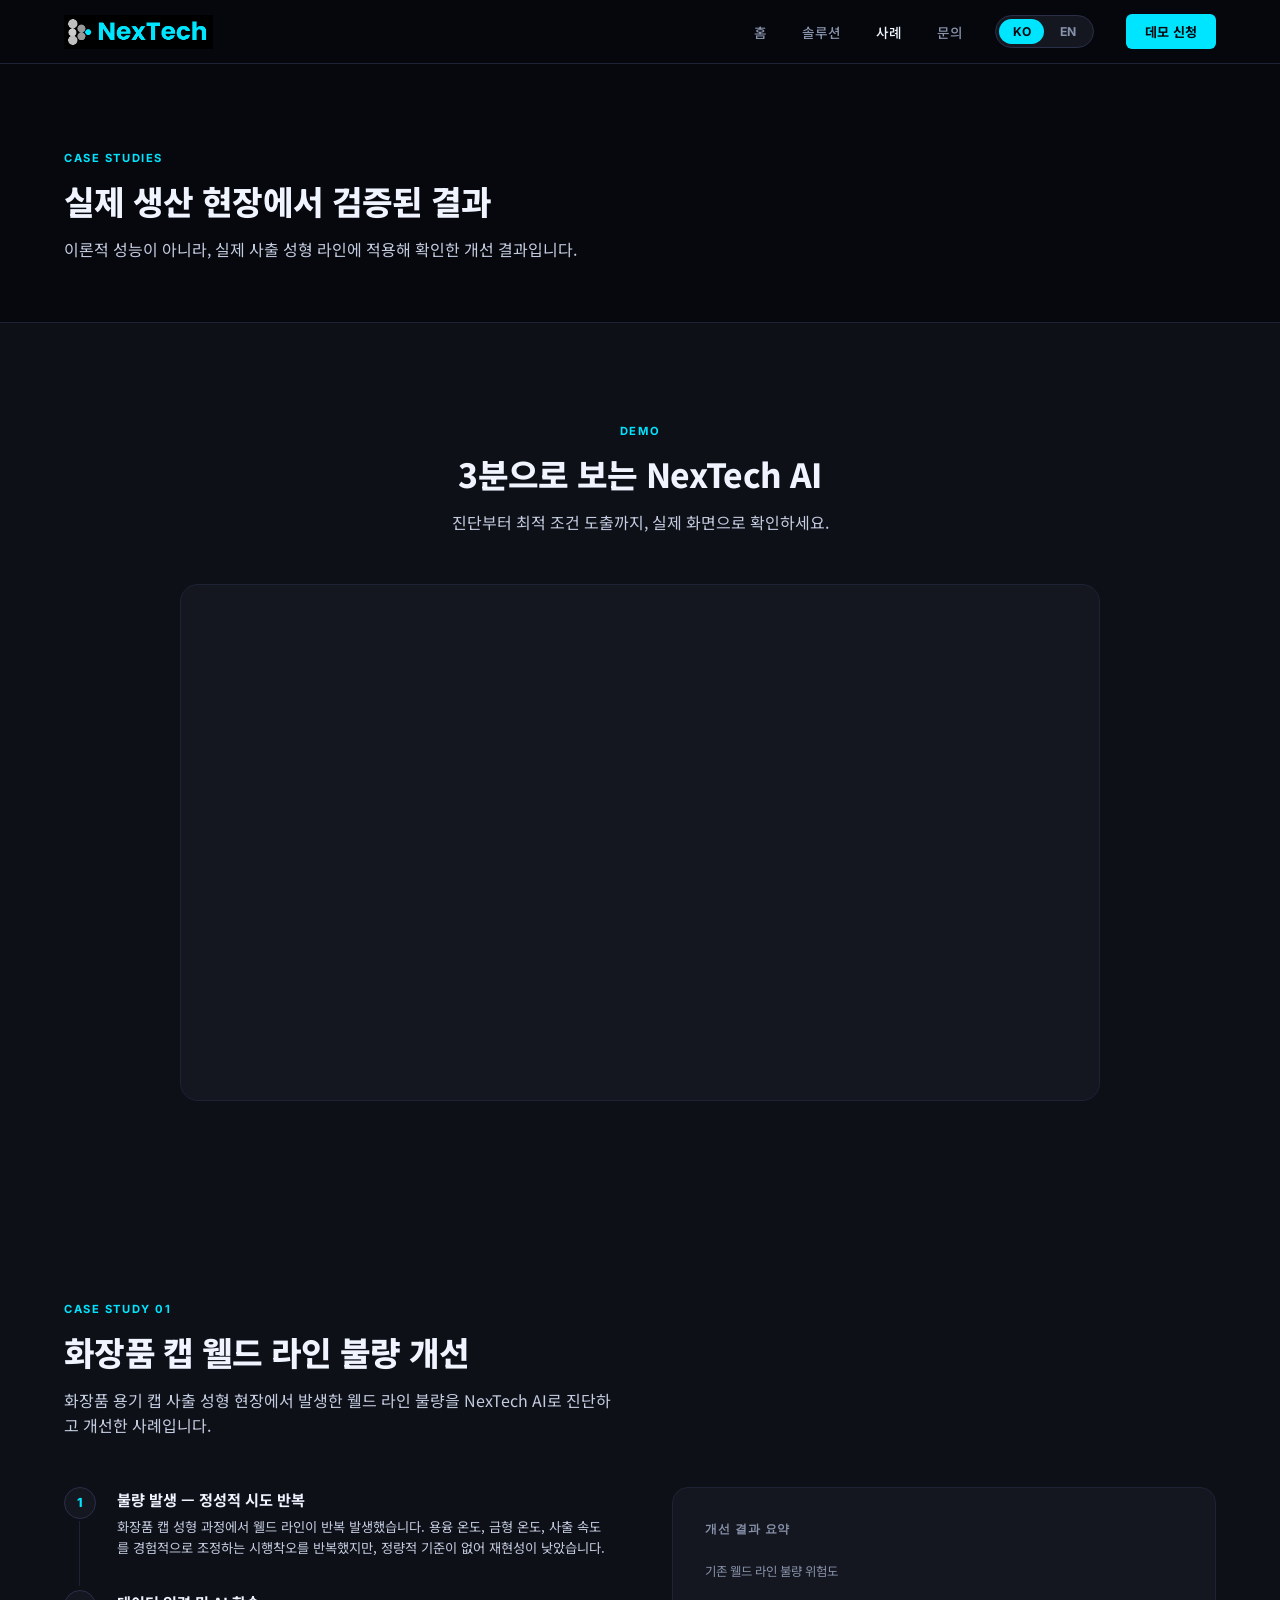
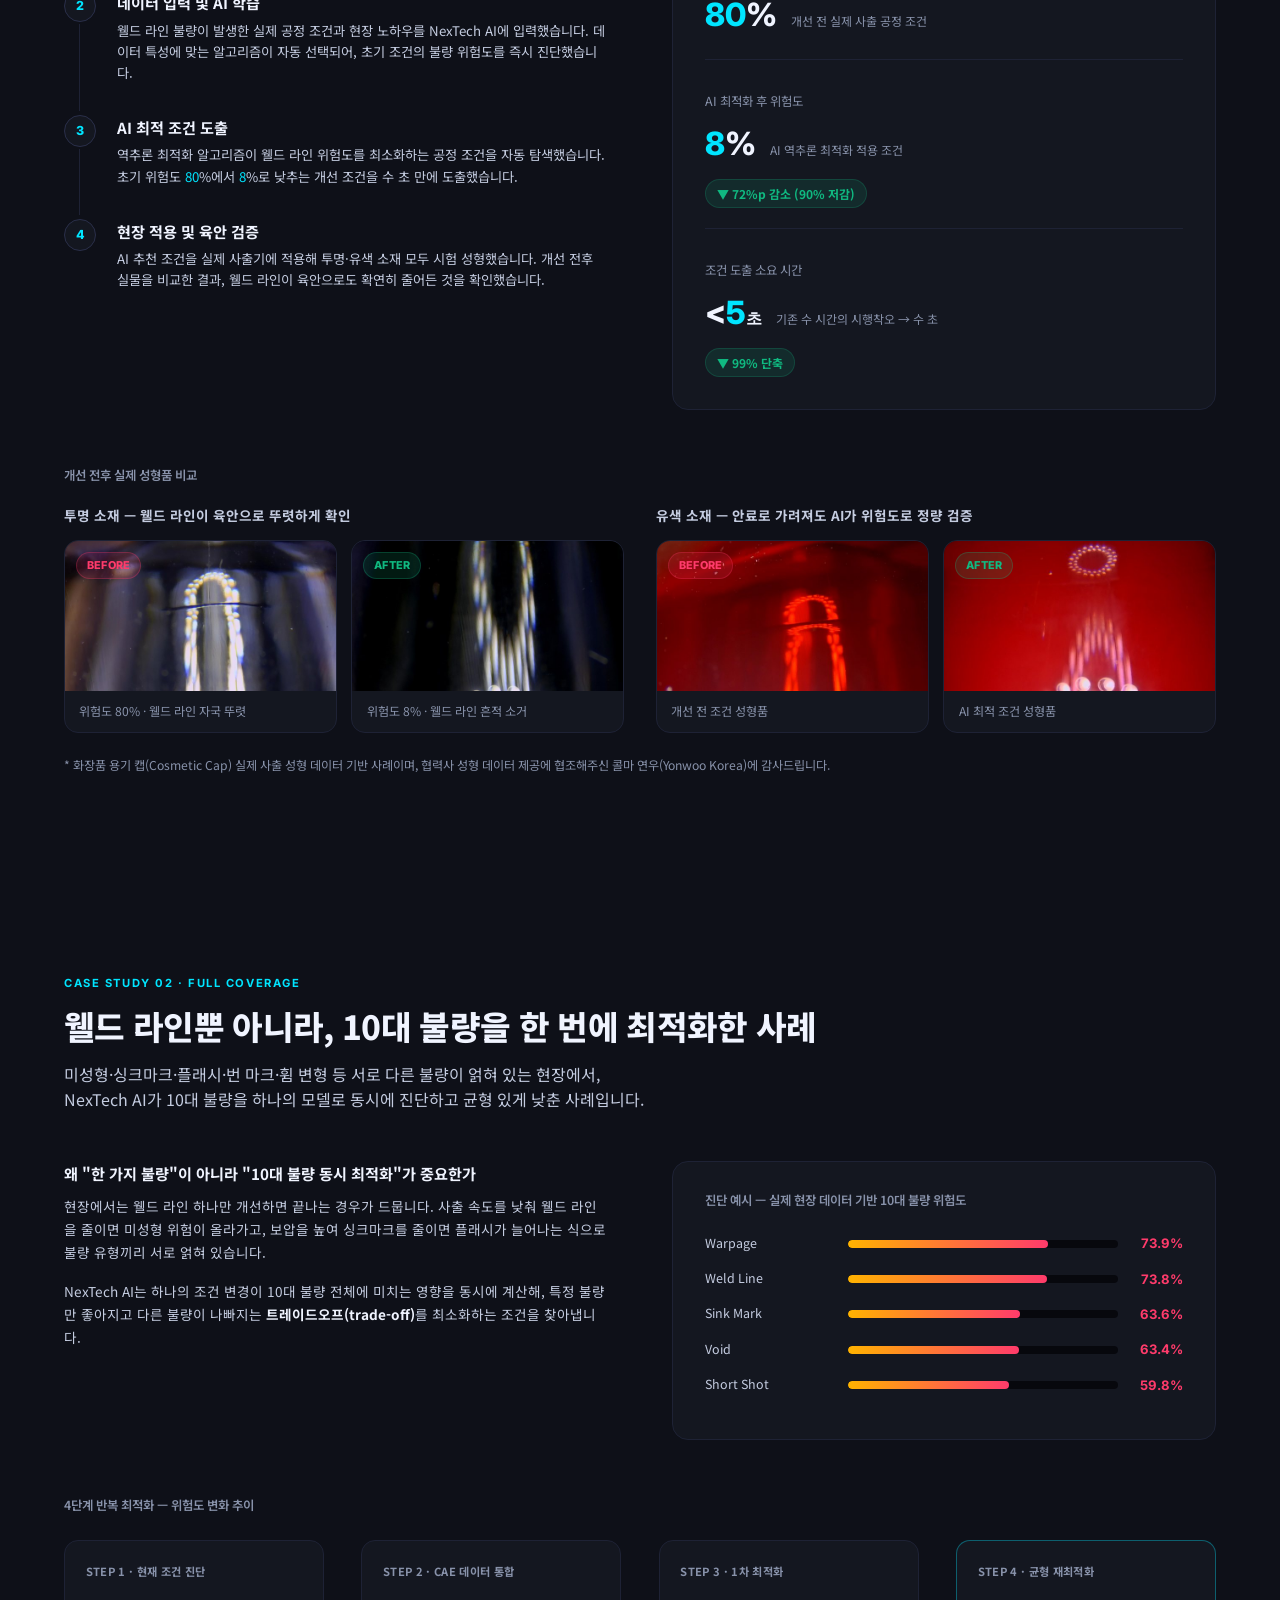
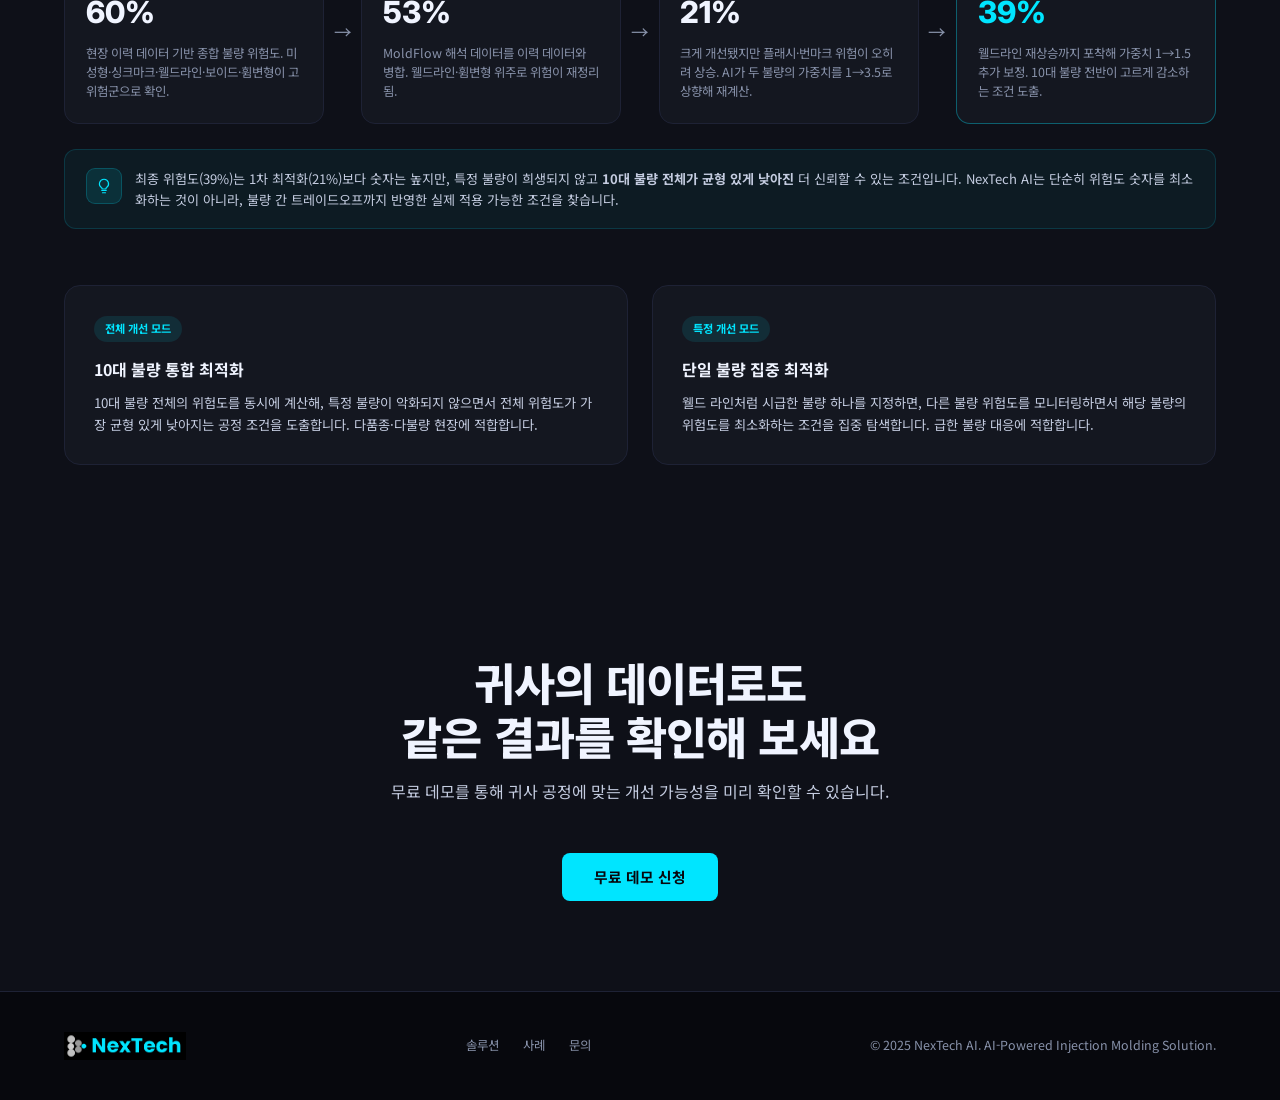
==== case.html @ f4021514 "Update case.html" ====
<!DOCTYPE html>
<html lang="ko">
<head>
<meta charset="UTF-8">
<meta name="viewport" content="width=device-width, initial-scale=1.0">
<title data-i18n="page-title">적용 사례 | NexTech AI 사출 불량 개선 솔루션</title>
<meta name="description" content="화장품 캡 웰드 라인 불량 90% 개선, 10대 불량 동시 최적화 등 NexTech AI를 실제 생산 현장에 적용해 검증한 사례를 소개합니다.">
<link rel="canonical" href="https://nextech315.github.io/Injection-Molding-Solution/case.html">
<link rel="preconnect" href="https://fonts.googleapis.com">
<link href="https://fonts.googleapis.com/css2?family=Inter:wght@300;400;500;600;700;800;900&family=Noto+Sans+KR:wght@300;400;500;700;900&display=swap" rel="stylesheet">
<link rel="stylesheet" href="css/style.css?v=3">
</head>
<body>

<!-- NAV -->
<nav>
  <a href="index.html" class="nav-logo"><img src="images/logo/logo-nav.png" alt="NexTech"></a>
  <div class="nav-right">
    <ul class="nav-links">
      <li><a href="index.html" data-i18n="nav-home">홈</a></li>
      <li><a href="solution.html" data-i18n="nav-solution">솔루션</a></li>
      <li><a href="case.html" data-i18n="nav-case">사례</a></li>
      <li><a href="contact.html" data-i18n="nav-contact">문의</a></li>
    </ul>
    <div class="lang-toggle" role="group" aria-label="Language switch">
      <button type="button" class="lang-btn active" data-lang-btn="ko">KO</button>
      <button type="button" class="lang-btn" data-lang-btn="en">EN</button>
    </div>
    <a href="contact.html" class="nav-cta" data-i18n="nav-cta">데모 신청</a>
  </div>
  <button type="button" class="nav-toggle" aria-label="메뉴 열기" aria-expanded="false">
    <svg class="icon" viewBox="0 0 24 24"><path d="M3 6h18M3 12h18M3 18h18"/></svg>
  </button>
</nav>
<div class="mobile-menu">
  <a href="index.html" data-i18n="nav-home">홈</a>
  <a href="solution.html" data-i18n="nav-solution">솔루션</a>
  <a href="case.html" data-i18n="nav-case">사례</a>
  <a href="contact.html" data-i18n="nav-contact">문의</a>
  <div class="lang-toggle" role="group" aria-label="Language switch">
    <button type="button" class="lang-btn active" data-lang-btn="ko">KO</button>
    <button type="button" class="lang-btn" data-lang-btn="en">EN</button>
  </div>
  <a href="contact.html" class="nav-cta" data-i18n="nav-cta">데모 신청</a>
</div>

<!-- PAGE HEADER -->
<header class="page-header">
  <span class="section-tag">Case Studies</span>
  <h1 class="title-oneline" data-i18n="ph-h1">실제 생산 현장에서 검증된 결과</h1>
  <p data-i18n="ph-p">이론적 성능이 아니라, 실제 사출 성형 라인에 적용해 확인한 개선 결과입니다.</p>
</header>

<!-- DEMO VIDEO -->
<section id="demo">
  <div class="reveal centered">
    <span class="section-tag">Demo</span>
    <h2 class="section-title title-oneline" data-i18n="demo-title">3분으로 보는 NexTech AI</h2>
    <p class="section-sub" data-i18n="demo-sub">진단부터 최적 조건 도출까지, 실제 화면으로 확인하세요.</p>
  </div>
  <div class="video-frame reveal" style="margin-left:auto;margin-right:auto">
    <iframe src="https://www.youtube.com/embed/htqqAATOg1E" title="NexTech AI Demo" allow="accelerometer; autoplay; clipboard-write; encrypted-media; gyroscope; picture-in-picture; web-share" allowfullscreen loading="lazy"></iframe>
  </div>
</section>

<!-- CASE STUDY -->
<section id="case" style="background:var(--surface)">
  <div class="reveal">
    <span class="section-tag">Case Study 01</span>
    <h2 class="section-title title-oneline" data-i18n="case-title">화장품 캡 웰드 라인 불량 개선</h2>
    <p class="section-sub" data-i18n="case-sub">화장품 용기 캡 사출 성형 현장에서 발생한 웰드 라인 불량을 NexTech AI로 진단하고 개선한 사례입니다.</p>
  </div>
  <div class="case-wrap reveal">
    <div class="case-timeline">
      <div class="case-step">
        <div class="case-dot">1</div>
        <div class="case-step-body">
          <h4 data-i18n="case1-h4">불량 발생 — 정성적 시도 반복</h4>
          <p data-i18n="case1-p">화장품 캡 성형 과정에서 웰드 라인이 반복 발생했습니다. 용융 온도, 금형 온도, 사출 속도를 경험적으로 조정하는 시행착오를 반복했지만, 정량적 기준이 없어 재현성이 낮았습니다.</p>
        </div>
      </div>
      <div class="case-step">
        <div class="case-dot">2</div>
        <div class="case-step-body">
          <h4 data-i18n="case2-h4">데이터 입력 및 AI 학습</h4>
          <p data-i18n="case2-p">웰드 라인 불량이 발생한 실제 공정 조건과 현장 노하우를 NexTech AI에 입력했습니다. 데이터 특성에 맞는 알고리즘이 자동 선택되어, 초기 조건의 불량 위험도를 즉시 진단했습니다.</p>
        </div>
      </div>
      <div class="case-step">
        <div class="case-dot">3</div>
        <div class="case-step-body">
          <h4 data-i18n="case3-h4">AI 최적 조건 도출</h4>
          <p data-i18n="case3-p">역추론 최적화 알고리즘이 웰드 라인 위험도를 최소화하는 공정 조건을 자동 탐색했습니다. 초기 위험도 <span class="accent">80</span>%에서 <span class="accent">8</span>%로 낮추는 개선 조건을 수 초 만에 도출했습니다.</p>
        </div>
      </div>
      <div class="case-step">
        <div class="case-dot">4</div>
        <div class="case-step-body">
          <h4 data-i18n="case4-h4">현장 적용 및 육안 검증</h4>
          <p data-i18n="case4-p">AI 추천 조건을 실제 사출기에 적용해 투명·유색 소재 모두 시험 성형했습니다. 개선 전후 실물을 비교한 결과, 웰드 라인이 육안으로도 확연히 줄어든 것을 확인했습니다.</p>
        </div>
      </div>
    </div>
    <div>
      <div class="case-result">
        <div class="case-result-title" data-i18n="case-result-title">개선 결과 요약</div>
        <div class="case-metrics">
          <div class="case-metric">
            <div class="case-metric-label" data-i18n="case-m1-label">기존 웰드 라인 불량 위험도</div>
            <div class="case-metric-row">
              <div class="case-metric-val"><span class="accent">80</span>%</div>
              <div class="case-metric-sub" data-i18n="case-m1-sub">개선 전 실제 사출 공정 조건</div>
            </div>
          </div>
          <div class="case-metric">
            <div class="case-metric-label" data-i18n="case-m2-label">AI 최적화 후 위험도</div>
            <div class="case-metric-row">
              <div class="case-metric-val"><span class="accent">8</span>%</div>
              <div class="case-metric-sub" data-i18n="case-m2-sub">AI 역추론 최적화 적용 조건</div>
            </div>
            <span class="case-badge badge-green" data-i18n="case-m2-badge">▼ 72%p 감소 (90% 저감)</span>
          </div>
          <div class="case-metric">
            <div class="case-metric-label" data-i18n="case-m3-label">조건 도출 소요 시간</div>
            <div class="case-metric-row">
              <div class="case-metric-val">&lt;<span class="accent">5</span><span style="font-size:1rem">초</span></div>
              <div class="case-metric-sub" data-i18n="case-m3-sub">기존 수 시간의 시행착오 → 수 초</div>
            </div>
            <span class="case-badge badge-green" data-i18n="case-m3-badge">▼ 99% 단축</span>
          </div>
        </div>
      </div>
    </div>
  </div>

  <div class="case-photos reveal">
    <div class="case-photos-label" data-i18n="case-photos-label">개선 전후 실제 성형품 비교</div>
    <div class="case-photo-groups">
      <div>
        <div class="case-photo-group-title" data-i18n="case-group1-title">투명 소재 — 웰드 라인이 육안으로 뚜렷하게 확인</div>
        <div class="case-photo-pair">
          <div class="case-photo-card">
            <span class="case-photo-tag tag-before">Before</span>
            <img src="images/case/transparent-before.jpg" alt="개선 전 투명 화장품 캡 - 웰드 라인 불량 발생" data-i18n-alt="case-img1-alt" loading="lazy">
            <div class="case-photo-caption" data-i18n="case-cap1">위험도 80% · 웰드 라인 자국 뚜렷</div>
          </div>
          <div class="case-photo-card">
            <span class="case-photo-tag tag-after">After</span>
            <img src="images/case/transparent-after.jpg" alt="개선 후 투명 화장품 캡 - 웰드 라인 불량 개선" data-i18n-alt="case-img2-alt" loading="lazy">
            <div class="case-photo-caption" data-i18n="case-cap2">위험도 8% · 웰드 라인 흔적 소거</div>
          </div>
        </div>
      </div>
      <div>
        <div class="case-photo-group-title" data-i18n="case-group2-title">유색 소재 — 안료로 가려져도 AI가 위험도로 정량 검증</div>
        <div class="case-photo-pair">
          <div class="case-photo-card">
            <span class="case-photo-tag tag-before">Before</span>
            <img src="images/case/colored-before.jpg" alt="개선 전 유색 화장품 캡" data-i18n-alt="case-img3-alt" loading="lazy">
            <div class="case-photo-caption" data-i18n="case-cap3">개선 전 조건 성형품</div>
          </div>
          <div class="case-photo-card">
            <span class="case-photo-tag tag-after">After</span>
            <img src="images/case/colored-after.jpg" alt="개선 후 유색 화장품 캡" data-i18n-alt="case-img4-alt" loading="lazy">
            <div class="case-photo-caption" data-i18n="case-cap4">AI 최적 조건 성형품</div>
          </div>
        </div>
      </div>
    </div>
    <p class="case-photo-note" data-i18n="case-note">* 화장품 용기 캡(Cosmetic Cap) 실제 사출 성형 데이터 기반 사례이며, 협력사 성형 데이터 제공에 협조해주신 콜마 연우(Yonwoo Korea)에 감사드립니다.</p>
  </div>
</section>

<!-- MULTI-DEFECT CASE -->
<section id="multicase">
  <div class="reveal">
    <span class="section-tag">Case Study 02 · Full Coverage</span>
    <h2 class="section-title title-oneline" data-i18n="multi-title">웰드 라인뿐 아니라, 10대 불량을 한 번에 최적화한 사례</h2>
    <p class="section-sub section-sub-wide" data-i18n="multi-sub">미성형·싱크마크·플래시·번 마크·휨 변형 등 서로 다른 불량이 얽혀 있는 현장에서,<br>NexTech AI가 10대 불량을 하나의 모델로 동시에 진단하고 균형 있게 낮춘 사례입니다.</p>
  </div>

  <div class="multi-intro reveal">
    <div class="multi-intro-text">
      <h4 data-i18n="multi-h4">왜 "한 가지 불량"이 아니라 "10대 불량 동시 최적화"가 중요한가</h4>
      <p data-i18n="multi-p1">현장에서는 웰드 라인 하나만 개선하면 끝나는 경우가 드뭅니다. 사출 속도를 낮춰 웰드 라인을 줄이면 미성형 위험이 올라가고, 보압을 높여 싱크마크를 줄이면 플래시가 늘어나는 식으로 불량 유형끼리 서로 얽혀 있습니다.</p>
      <p data-i18n="multi-p2">NexTech AI는 하나의 조건 변경이 10대 불량 전체에 미치는 영향을 동시에 계산해, 특정 불량만 좋아지고 다른 불량이 나빠지는 <strong style="color:var(--white)">트레이드오프(trade-off)</strong>를 최소화하는 조건을 찾아냅니다.</p>
    </div>
    <div class="riskbars">
      <div class="riskbars-title" data-i18n="riskbars-title">진단 예시 — 실제 현장 데이터 기반 10대 불량 위험도</div>
      <div class="riskbar-row"><div class="riskbar-label">Warpage</div><div class="riskbar-track"><div class="riskbar-fill" style="width:73.9%"></div></div><div class="riskbar-val">73.9%</div></div>
      <div class="riskbar-row"><div class="riskbar-label">Weld Line</div><div class="riskbar-track"><div class="riskbar-fill" style="width:73.8%"></div></div><div class="riskbar-val">73.8%</div></div>
      <div class="riskbar-row"><div class="riskbar-label">Sink Mark</div><div class="riskbar-track"><div class="riskbar-fill" style="width:63.6%"></div></div><div class="riskbar-val">63.6%</div></div>
      <div class="riskbar-row"><div class="riskbar-label">Void</div><div class="riskbar-track"><div class="riskbar-fill" style="width:63.4%"></div></div><div class="riskbar-val">63.4%</div></div>
      <div class="riskbar-row"><div class="riskbar-label">Short Shot</div><div class="riskbar-track"><div class="riskbar-fill" style="width:59.8%"></div></div><div class="riskbar-val">59.8%</div></div>
    </div>
  </div>

  <div class="multi-flow reveal">
    <div class="multi-flow-label" data-i18n="multi-flow-label">4단계 반복 최적화 — 위험도 변화 추이</div>
    <div class="risk-flow">
      <div class="risk-flow-step">
        <div class="risk-flow-tag" data-i18n="flow1-tag">Step 1 · 현재 조건 진단</div>
        <div class="risk-flow-num">60%</div>
        <div class="risk-flow-desc" data-i18n="flow1-desc">현장 이력 데이터 기반 종합 불량 위험도. 미성형·싱크마크·웰드라인·보이드·휨변형이 고위험군으로 확인.</div>
      </div>
      <div class="risk-flow-arrow">→</div>
      <div class="risk-flow-step">
        <div class="risk-flow-tag" data-i18n="flow2-tag">Step 2 · CAE 데이터 통합</div>
        <div class="risk-flow-num">53%</div>
        <div class="risk-flow-desc" data-i18n="flow2-desc">MoldFlow 해석 데이터를 이력 데이터와 병합. 웰드라인·휨변형 위주로 위험이 재정리됨.</div>
      </div>
      <div class="risk-flow-arrow">→</div>
      <div class="risk-flow-step">
        <div class="risk-flow-tag" data-i18n="flow3-tag">Step 3 · 1차 최적화</div>
        <div class="risk-flow-num">21%</div>
        <div class="risk-flow-desc" data-i18n="flow3-desc">크게 개선됐지만 플래시·번마크 위험이 오히려 상승. AI가 두 불량의 가중치를 1→3.5로 상향해 재계산.</div>
      </div>
      <div class="risk-flow-arrow">→</div>
      <div class="risk-flow-step final">
        <div class="risk-flow-tag" data-i18n="flow4-tag">Step 4 · 균형 재최적화</div>
        <div class="risk-flow-num">39%</div>
        <div class="risk-flow-desc" data-i18n="flow4-desc">웰드라인 재상승까지 포착해 가중치 1→1.5 추가 보정. 10대 불량 전반이 고르게 감소하는 조건 도출.</div>
      </div>
    </div>
    <div class="multi-note">
      <div class="icon-wrap sm"><svg class="icon" viewBox="0 0 24 24"><path d="M9 18h6M10 21h4"/><path d="M12 3a6 6 0 0 0-3.5 10.9c.6.4 1 1.1 1 1.9v.2h5v-.2c0-.8.4-1.5 1-1.9A6 6 0 0 0 12 3z"/></svg></div>
      <div data-i18n="multi-note">최종 위험도(39%)는 1차 최적화(21%)보다 숫자는 높지만, 특정 불량이 희생되지 않고 <strong>10대 불량 전체가 균형 있게 낮아진</strong> 더 신뢰할 수 있는 조건입니다. NexTech AI는 단순히 위험도 숫자를 최소화하는 것이 아니라, 불량 간 트레이드오프까지 반영한 실제 적용 가능한 조건을 찾습니다.</div>
    </div>
  </div>

  <div class="mode-grid reveal">
    <div class="mode-card">
      <span class="mode-card-tag" data-i18n="mode1-tag">전체 개선 모드</span>
      <h4 data-i18n="mode1-h4">10대 불량 통합 최적화</h4>
      <p data-i18n="mode1-p">10대 불량 전체의 위험도를 동시에 계산해, 특정 불량이 악화되지 않으면서 전체 위험도가 가장 균형 있게 낮아지는 공정 조건을 도출합니다. 다품종·다불량 현장에 적합합니다.</p>
    </div>
    <div class="mode-card">
      <span class="mode-card-tag" data-i18n="mode2-tag">특정 개선 모드</span>
      <h4 data-i18n="mode2-h4">단일 불량 집중 최적화</h4>
      <p data-i18n="mode2-p">웰드 라인처럼 시급한 불량 하나를 지정하면, 다른 불량 위험도를 모니터링하면서 해당 불량의 위험도를 최소화하는 조건을 집중 탐색합니다. 급한 불량 대응에 적합합니다.</p>
    </div>
  </div>
</section>

<!-- CTA -->
<section id="cta-banner" style="text-align:center; padding:90px 5vw; background:var(--surface)">
  <div class="reveal">
    <h2 class="section-title" data-i18n="cta3-title">귀사의 데이터로도<br>같은 결과를 확인해 보세요</h2>
    <p class="section-sub" style="margin-left:auto;margin-right:auto" data-i18n="cta3-sub">무료 데모를 통해 귀사 공정에 맞는 개선 가능성을 미리 확인할 수 있습니다.</p>
    <div class="hero-actions" style="justify-content:center">
      <a href="contact.html" class="btn-primary" data-i18n="cta3-btn">무료 데모 신청</a>
    </div>
  </div>
</section>

<!-- FOOTER -->
<footer>
  <a href="index.html" class="footer-logo"><img src="images/logo/logo-nav.png" alt="NexTech"></a>
  <div class="footer-links">
    <a href="solution.html" data-i18n="nav-solution">솔루션</a>
    <a href="case.html" data-i18n="nav-case">사례</a>
    <a href="contact.html" data-i18n="nav-contact">문의</a>
  </div>
  <span>© 2025 NexTech AI. AI-Powered Injection Molding Solution.</span>
</footer>

<script>
const PAGE_EN = {
  "page-title": "Case Studies | NexTech AI Injection Defect Solution",
  "nav-home": "Home", "nav-solution": "Solution", "nav-case": "Case Studies", "nav-contact": "Contact", "nav-cta": "Request Demo",
  "ph-h1": "Results Proven on the Production Floor",
  "ph-p": "Not theoretical performance &mdash; improvements verified on an actual injection molding line.",
  "demo-title": "NexTech AI in 3 Minutes",
  "demo-sub": "See the flow from diagnosis to optimal conditions, on the real screen.",
  "demo-placeholder": "Demo video coming soon.",
  "case-title": "Cosmetic Cap Weld Line Defect Improvement",
  "case-sub": "A real case where NexTech AI diagnosed and improved a weld line defect on a cosmetic cap injection line.",
  "case1-h4": "Defect Occurs &mdash; Repeated Trial and Error",
  "case1-p": "Weld lines kept appearing during cosmetic cap molding. The team adjusted melt temperature, mold temperature, and injection speed by experience, but without quantitative criteria the results weren&rsquo;t reproducible.",
  "case2-h4": "Data Input &amp; AI Training",
  "case2-p": "The actual process conditions where weld lines occurred, plus field know-how, were entered into NexTech AI. A suited algorithm was auto-selected, instantly diagnosing the initial defect risk.",
  "case3-h4": "AI Derives Optimal Conditions",
  "case3-p": "An inverse optimization algorithm automatically searched for conditions minimizing weld line risk, deriving in seconds an improved condition that lowered risk from <span class=\"accent\">80</span>% to <span class=\"accent\">8</span>%.",
  "case4-h4": "Field Application &amp; Visual Verification",
  "case4-p": "The AI-recommended conditions were applied on the actual molding machine, trial-molding both transparent and colored materials. Before/after comparison confirmed the weld line was visibly reduced.",
  "case-result-title": "Summary of Results",
  "case-m1-label": "Initial weld line defect risk",
  "case-m1-sub": "Actual process conditions before improvement",
  "case-m2-label": "Risk after AI optimization",
  "case-m2-sub": "Conditions with AI inverse optimization applied",
  "case-m2-badge": "&#9660; 72pp reduction (90% decrease)",
  "case-m3-label": "Time to derive conditions",
  "case-m3-sub": "From hours of trial and error &rarr; seconds",
  "case-m3-badge": "&#9660; 99% faster",
  "case-photos-label": "Before &amp; After: Actual Molded Parts",
  "case-group1-title": "Transparent Material &mdash; Weld Line Clearly Visible",
  "case-img1-alt": "Before: transparent cosmetic cap with weld line defect",
  "case-cap1": "80% risk &middot; Weld line mark clearly visible",
  "case-img2-alt": "After: transparent cosmetic cap with weld line improved",
  "case-cap2": "8% risk &middot; Weld line mark eliminated",
  "case-group2-title": "Colored Material &mdash; AI Quantifies Risk Even When Pigment Hides It",
  "case-img3-alt": "Before: colored cosmetic cap",
  "case-cap3": "Part molded under pre-improvement conditions",
  "case-img4-alt": "After: colored cosmetic cap",
  "case-cap4": "Part molded under AI-optimized conditions",
  "case-note": "* This case is based on real injection molding data for a cosmetic container cap. Thanks to Yonwoo Korea for providing the partner molding data used.",
  "multi-title": "Not Just Weld Lines &mdash; Optimizing All 10 Defects at Once",
  "multi-sub": "On a line where short shots, sink marks, flash, burn marks, and warpage are all intertwined,<br>here&rsquo;s how NexTech AI diagnosed and balanced all 10 defect types with a single model.",
  "multi-h4": "Why &ldquo;All 10 Defects at Once&rdquo; Beats Fixing Just One",
  "multi-p1": "On the shop floor, fixing just one defect is rarely the end of the story. Lower injection speed to reduce weld lines and short shot risk rises; raise holding pressure to reduce sink marks and flash increases. Defect types are inherently intertwined.",
  "multi-p2": "NexTech AI calculates how one condition change affects all 10 defect types at once, finding conditions that minimize the <strong style=\"color:var(--white)\">trade-off</strong> where one defect improves while another worsens.",
  "riskbars-title": "Sample Diagnosis &mdash; Risk Across 10 Defects From Real Field Data",
  "multi-flow-label": "4-Stage Iterative Optimization &mdash; Risk Trend",
  "flow1-tag": "Step 1 &middot; Diagnose Current Conditions",
  "flow1-desc": "Overall defect risk from field history data. Short shot, sink mark, weld line, void, and warpage identified as high-risk.",
  "flow2-tag": "Step 2 &middot; Integrate CAE Data",
  "flow2-desc": "MoldFlow simulation data merged with history data. Risk reorganizes around weld line and warpage.",
  "flow3-tag": "Step 3 &middot; First-Pass Optimization",
  "flow3-desc": "Major improvement, but flash and burn mark risk actually rose. AI raised their weights from 1&rarr;3.5 and recalculated.",
  "flow4-tag": "Step 4 &middot; Rebalanced Optimization",
  "flow4-desc": "Also caught a renewed rise in weld line risk and applied a further 1&rarr;1.5 correction, arriving at conditions where all 10 defects decrease evenly.",
  "multi-note": "The final risk (39%) is numerically higher than the first-pass result (21%), but it&rsquo;s more trustworthy &mdash; <strong>all 10 defects decrease in a balanced way</strong> without sacrificing any single one. NexTech AI doesn&rsquo;t just minimize a risk number; it finds practically applicable conditions that account for trade-offs.",
  "mode1-tag": "Full Optimization Mode",
  "mode1-h4": "Integrated Optimization of All 10 Defects",
  "mode1-p": "Calculates risk across all 10 defects at once, deriving conditions where overall risk drops in the most balanced way without worsening any single defect. Ideal for lines with many products and defect types.",
  "mode2-tag": "Targeted Optimization Mode",
  "mode2-h4": "Focused Optimization on a Single Defect",
  "mode2-p": "Specify one urgent defect, like weld line, and the system focuses on minimizing its risk while monitoring the others. Ideal for responding to urgent issues.",
  "cta3-title": "See the Same Results<br>With Your Own Data",
  "cta3-sub": "A free demo lets you preview the improvement potential for your own process.",
  "cta3-btn": "Request Free Demo"
};
</script>
<script src="js/main.js"></script>
</body>
</html>
---- css/style.css ----
/* ============================================================
   NexTech AI — Shared Stylesheet
   ============================================================ */
*, *::before, *::after { box-sizing: border-box; margin: 0; padding: 0; }

:root {
  --bg:       #07080D;
  --surface:  #0E1018;
  --panel:    #141720;
  --border:   #1E2235;
  --border2:  #2A2F4A;
  --cyan:     #00E5FF;
  --cyan-dim: rgba(0,229,255,0.10);
  --red:      #FF3B6B;
  --amber:    #FFB300;
  --white:    #F0F4FF;
  --gray:     #8892AA;
  --lgray:    #C4CCE0;
  --font-ko:  'Noto Sans KR', sans-serif;
  --font-en:  'Inter', sans-serif;
}

html { scroll-behavior: smooth; }

body {
  background: var(--bg);
  color: var(--white);
  font-family: var(--font-ko);
  line-height: 1.6;
  overflow-x: hidden;
}

a { color: inherit; }

/* ── ICONS ── */
.icon {
  width: 22px; height: 22px;
  stroke: currentColor;
  stroke-width: 1.6;
  fill: none;
  stroke-linecap: round;
  stroke-linejoin: round;
  display: block;
}
.icon-wrap {
  width: 46px; height: 46px; border-radius: 12px;
  background: var(--cyan-dim); border: 1px solid rgba(0,229,255,0.2);
  color: var(--cyan);
  display: flex; align-items: center; justify-content: center;
  flex-shrink: 0;
}
.icon-wrap.sm { width: 36px; height: 36px; border-radius: 9px; }
.icon-wrap.sm .icon { width: 18px; height: 18px; }
.icon-wrap.neutral { background: var(--panel); border-color: var(--border2); color: var(--lgray); }

/* Precise accent utility — use ONLY around the specific number/word that needs emphasis */
.accent { color: var(--cyan); }

/* ── NAV ── */
nav {
  position: fixed; top: 0; left: 0; right: 0; z-index: 200;
  display: flex; align-items: center; justify-content: space-between;
  padding: 0 5vw;
  height: 64px;
  background: rgba(7,8,13,0.85);
  backdrop-filter: blur(14px);
  border-bottom: 1px solid var(--border);
}
.nav-logo {
  font-family: var(--font-en);
  font-weight: 800;
  font-size: 1.1rem;
  letter-spacing: 0.04em;
  color: var(--white);
  text-decoration: none;
  flex-shrink: 0;
  display: flex;
  align-items: center;
}
.nav-logo img { height: 34px; width: auto; display: block; }
.nav-logo span { color: var(--cyan); }
.nav-right { display: flex; align-items: center; gap: 2rem; }
.nav-links { display: flex; gap: 2.2rem; list-style: none; }
.nav-links a {
  font-size: 0.85rem; font-weight: 500;
  color: var(--gray); text-decoration: none;
  transition: color 0.2s;
  white-space: nowrap;
}
.nav-links a:hover, .nav-links a.active { color: var(--white); }
.nav-cta {
  background: var(--cyan); color: var(--bg);
  font-size: 0.82rem; font-weight: 700;
  padding: 0.45rem 1.2rem; border-radius: 6px;
  text-decoration: none;
  transition: opacity 0.2s;
  white-space: nowrap;
}
.nav-cta:hover { opacity: 0.85; }

.lang-toggle {
  display: flex; align-items: center; gap: 2px;
  background: var(--panel); border: 1px solid var(--border2);
  border-radius: 20px; padding: 3px;
}
.lang-btn {
  font-family: var(--font-en); font-size: 0.76rem; font-weight: 700;
  color: var(--gray); background: transparent; border: none;
  border-radius: 16px; padding: 0.32rem 0.85rem;
  cursor: pointer; transition: background 0.2s, color 0.2s;
}
.lang-btn:hover { color: var(--white); }
.lang-btn.active { background: var(--cyan); color: var(--bg); }

.nav-toggle {
  display: none;
  width: 40px; height: 40px;
  border: 1px solid var(--border2); border-radius: 8px;
  background: var(--panel);
  align-items: center; justify-content: center;
  cursor: pointer;
  flex-shrink: 0;
}
.nav-toggle .icon { width: 20px; height: 20px; }

.mobile-menu {
  position: fixed; top: 64px; left: 0; right: 0; bottom: 0;
  background: var(--bg);
  z-index: 190;
  display: none;
  flex-direction: column;
  padding: 2rem 6vw;
  gap: 0.5rem;
  overflow-y: auto;
}
.mobile-menu.open { display: flex; }
.mobile-menu a {
  font-size: 1.15rem; font-weight: 600; color: var(--white);
  text-decoration: none; padding: 1rem 0;
  border-bottom: 1px solid var(--border);
}
.mobile-menu .lang-toggle { margin-top: 1.5rem; align-self: flex-start; }
.mobile-menu .nav-cta { margin-top: 1rem; text-align: center; padding: 0.9rem; }

/* ── PAGE HEADER (sub-pages) ── */
.page-header {
  padding: 150px 5vw 60px;
  border-bottom: 1px solid var(--border);
}
.page-header .section-tag { display: block; margin-bottom: 0.8rem; }
.page-header h1 {
  font-size: clamp(2rem, 4vw, 3rem); font-weight: 800;
  letter-spacing: -0.02em; line-height: 1.2; margin-bottom: 1rem;
}
.page-header p { font-size: 1rem; color: var(--lgray); max-width: 620px; }

/* ── HERO (home) ── */
#hero {
  min-height: 92vh;
  display: flex; align-items: center; justify-content: center;
  padding: 120px 5vw 70px;
  position: relative;
  overflow: hidden;
}
.hero-grid {
  position: absolute; inset: 0;
  background-image:
    linear-gradient(rgba(0,229,255,0.035) 1px, transparent 1px),
    linear-gradient(90deg, rgba(0,229,255,0.035) 1px, transparent 1px);
  background-size: 60px 60px;
  mask-image: radial-gradient(ellipse 80% 60% at 50% 40%, black 30%, transparent 100%);
}
.hero-glow {
  position: absolute;
  width: 700px; height: 700px;
  border-radius: 50%;
  background: radial-gradient(circle, rgba(0,229,255,0.08) 0%, transparent 70%);
  top: -100px; left: 50%; transform: translateX(-50%);
  pointer-events: none;
}
.hero-inner {
  position: relative; z-index: 1;
  max-width: 880px; text-align: center;
}
.hero-eyebrow {
  display: inline-flex; align-items: center; gap: 0.5rem;
  font-family: var(--font-en);
  font-size: 0.72rem; font-weight: 600;
  letter-spacing: 0.14em; text-transform: uppercase;
  color: var(--cyan);
  background: var(--cyan-dim);
  border: 1px solid rgba(0,229,255,0.25);
  border-radius: 20px; padding: 0.3rem 0.9rem;
  margin-bottom: 1.8rem;
}
.hero-eyebrow::before {
  content: '';
  width: 6px; height: 6px; border-radius: 50%;
  background: var(--cyan);
  animation: pulse 2s infinite;
}
@keyframes pulse {
  0%,100% { opacity: 1; transform: scale(1); }
  50% { opacity: 0.4; transform: scale(0.7); }
}
.hero-title {
  font-size: clamp(2.4rem, 5vw, 3.9rem);
  font-weight: 900;
  line-height: 1.16;
  letter-spacing: -0.03em;
  margin-bottom: 1.4rem;
}
.hero-title-sm { font-size: clamp(1.9rem, 4vw, 3.1rem); }
.hero-title em { font-style: normal; color: var(--cyan); }
.hero-sub {
  font-size: 1.05rem; font-weight: 400;
  color: var(--lgray); max-width: 640px; margin: 0 auto 2.4rem;
}
.hero-sub-wide { max-width: 800px !important; font-size: 0.98rem; }
.hero-actions { display: flex; gap: 1rem; justify-content: center; flex-wrap: wrap; }
.btn-primary {
  background: var(--cyan); color: var(--bg);
  font-weight: 700; font-size: 0.92rem;
  padding: 0.78rem 2rem; border-radius: 8px;
  text-decoration: none;
  transition: transform 0.2s, opacity 0.2s;
  display: inline-block;
  border: none; cursor: pointer;
}
.btn-primary:hover { transform: translateY(-2px); opacity: 0.9; }
.btn-outline {
  background: transparent; color: var(--white);
  font-weight: 600; font-size: 0.92rem;
  padding: 0.78rem 2rem; border-radius: 8px;
  border: 1px solid var(--border2);
  text-decoration: none;
  transition: border-color 0.2s, transform 0.2s;
  display: inline-block;
}
.btn-outline:hover { border-color: var(--gray); transform: translateY(-2px); }

.hero-stats {
  display: flex; gap: 3rem; justify-content: center;
  margin-top: 4rem; padding-top: 3rem;
  border-top: 1px solid var(--border);
  flex-wrap: wrap;
}
.hero-stat-num {
  font-family: var(--font-en);
  font-size: 2.2rem; font-weight: 800;
  color: var(--white); display: block;
}
.hero-stat-num .accent { color: var(--cyan); }
.hero-stat-label {
  font-size: 0.78rem; color: var(--gray);
  display: block; margin-top: 0.2rem;
}
.hero-features-grid {
  display: grid; grid-template-columns: repeat(4, 1fr);
  gap: 2.2rem 1.8rem;
  margin-top: 4rem; padding-top: 3rem;
  border-top: 1px solid var(--border);
  text-align: left;
}
.hero-feature-item .main {
  font-size: 0.8rem; font-weight: 700; color: var(--white);
  margin-bottom: 0.35rem; line-height: 1.4;
  white-space: nowrap;
}
.hero-feature-item .sub {
  font-size: 0.72rem; color: var(--gray); line-height: 1.4;
}

/* ── SECTION BASE ── */
section { padding: 100px 5vw; }
.section-tag {
  font-family: var(--font-en);
  font-size: 0.7rem; font-weight: 700;
  letter-spacing: 0.14em; text-transform: uppercase;
  color: var(--cyan); margin-bottom: 0.8rem;
  display: block;
}
.section-title {
  font-size: clamp(1.9rem, 3.5vw, 2.8rem);
  font-weight: 800; letter-spacing: -0.02em;
  line-height: 1.2; margin-bottom: 1rem;
}
.title-oneline {
  font-size: clamp(1.5rem, 2.6vw, 2.2rem) !important;
  white-space: nowrap;
}
.section-sub {
  font-size: 1rem; color: var(--lgray);
  max-width: 560px; margin-bottom: 3rem;
}
.section-sub-wide { max-width: 780px !important; }
.centered { text-align: center; }
.centered .section-sub { margin: 0 auto 3rem; }
.section-foot-link {
  margin-top: 2.5rem; display: flex; justify-content: center;
}

/* ── HOME: CASE HIGHLIGHT (사례 먼저 보여주기) ── */
#case-highlight { background: var(--surface); }
.highlight-grid { display: grid; grid-template-columns: 1.1fr 0.9fr; gap: 1.5rem; margin-top: 3rem; }
.highlight-card {
  background: var(--panel); border: 1px solid var(--border);
  border-radius: 18px; overflow: hidden;
  display: flex; flex-direction: column;
  text-decoration: none; color: inherit;
  transition: border-color 0.25s, transform 0.25s;
}
.highlight-card:hover { border-color: var(--cyan); transform: translateY(-4px); }
.highlight-photos { display: grid; grid-template-columns: 1fr 1fr; gap: 2px; background: var(--border); }
.highlight-photos img { width: 100%; height: 170px; object-fit: cover; display: block; }
.highlight-body { padding: 1.6rem 1.8rem; flex: 1; display: flex; flex-direction: column; }
.highlight-tag {
  font-family: var(--font-en); font-size: 0.68rem; font-weight: 700;
  letter-spacing: 0.06em; text-transform: uppercase; color: var(--cyan);
  margin-bottom: 0.6rem;
}
.highlight-body h3 { font-size: 1.15rem; font-weight: 700; margin-bottom: 0.6rem; }
.highlight-body p { font-size: 0.86rem; color: var(--lgray); line-height: 1.65; margin-bottom: 1.2rem; flex: 1; }
.highlight-result { display: flex; align-items: baseline; gap: 0.6rem; font-family: var(--font-en); }
.highlight-result .num { font-size: 1.6rem; font-weight: 800; color: var(--white); }
.highlight-result .num.accent { color: var(--cyan); }
.highlight-result .arrow { color: var(--gray); font-size: 1.1rem; }
.highlight-link { margin-top: 1.2rem; font-size: 0.82rem; font-weight: 600; color: var(--cyan); display: flex; align-items: center; gap: 0.4rem; }

.highlight-card.compact .highlight-body { justify-content: center; }
.highlight-metric-row { display: flex; gap: 1.5rem; margin-top: 0.5rem; margin-bottom: 1.2rem; }
.highlight-metric { }
.highlight-metric .num { font-family: var(--font-en); font-size: 1.5rem; font-weight: 800; }
.highlight-metric .num.accent { color: var(--cyan); }
.highlight-metric .lbl { font-size: 0.72rem; color: var(--gray); margin-top: 0.2rem; }

/* ── PROBLEM / SOLUTION ── */
#problem { background: var(--surface); }
.prob-grid {
  display: grid; grid-template-columns: 1fr 1fr;
  gap: 1.5px; background: var(--border);
  border: 1px solid var(--border);
  border-radius: 16px; overflow: hidden;
  margin-top: 3rem;
}
.prob-cell { background: var(--panel); padding: 2rem 2.2rem; }
.prob-cell .icon-wrap { margin-bottom: 1.2rem; }
.prob-cell h4 { font-size: 1rem; font-weight: 700; margin-bottom: 0.5rem; }
.prob-cell p { font-size: 0.88rem; color: var(--lgray); line-height: 1.7; }
.prob-cell.highlight { background: var(--cyan-dim); border: 1px solid rgba(0,229,255,0.18); }
.prob-cell.highlight h4 { color: var(--cyan); }

/* ── HOW IT WORKS ── */
#how { position: relative; overflow: hidden; }
.how-line {
  position: absolute; left: 50%; top: 180px; bottom: 60px;
  width: 1px; background: linear-gradient(to bottom, transparent, var(--border) 10%, var(--border) 90%, transparent);
  transform: translateX(-50%);
}
.how-steps { display: flex; flex-direction: column; gap: 3rem; margin-top: 3.5rem; }
.how-step { display: grid; grid-template-columns: 1fr 60px 1fr; gap: 2rem; align-items: start; }
.how-step:nth-child(even) .step-content { order: 3; text-align: right; }
.how-step:nth-child(even) .step-spacer { order: 2; }
.how-step:nth-child(even) .step-card { order: 1; }
.step-num-wrap { display: flex; flex-direction: column; align-items: center; gap: 0; }
.step-num {
  width: 44px; height: 44px; border-radius: 50%;
  background: var(--panel); border: 1px solid var(--border2);
  display: flex; align-items: center; justify-content: center;
  font-family: var(--font-en); font-size: 0.82rem; font-weight: 800;
  color: var(--cyan);
  position: relative; z-index: 1;
}
.step-content h3 { font-size: 1.15rem; font-weight: 700; margin-bottom: 0.5rem; }
.step-content p { font-size: 0.87rem; color: var(--lgray); line-height: 1.7; }
.step-card { background: var(--panel); border: 1px solid var(--border); border-radius: 12px; padding: 1.4rem 1.6rem; }
.step-card-label {
  font-family: var(--font-en); font-size: 0.68rem; font-weight: 600;
  letter-spacing: 0.1em; text-transform: uppercase;
  color: var(--gray); margin-bottom: 0.7rem;
}
.step-card-items { display: flex; flex-direction: column; gap: 0.4rem; }
.step-card-item { display: flex; align-items: center; gap: 0.6rem; font-size: 0.83rem; color: var(--lgray); }
.step-card-item::before { content: ''; width: 5px; height: 5px; border-radius: 50%; background: var(--cyan); flex-shrink: 0; }

/* ── TARGETS / DEFECTS GRID ── */
.defects-grid { display: grid; grid-template-columns: repeat(5, 1fr); gap: 1rem; margin-top: 3rem; }
.defect-card {
  background: var(--panel); border: 1px solid var(--border);
  border-radius: 10px; padding: 1.3rem 1.1rem;
  transition: border-color 0.25s, transform 0.25s;
  cursor: default;
}
.defect-card:hover { border-color: var(--cyan); transform: translateY(-4px); }
.defect-num { font-family: var(--font-en); font-size: 0.68rem; font-weight: 700; color: var(--gray); margin-bottom: 0.6rem; }
.defect-name-ko { font-size: 0.9rem; font-weight: 700; margin-bottom: 0.2rem; line-height: 1.4; }
.defect-name-en { font-size: 0.72rem; color: var(--gray); font-family: var(--font-en); }

/* ── FEATURES ── */
#features { background: var(--surface); overflow: hidden; }
.features-grid { display: grid; grid-template-columns: repeat(3, 1fr); gap: 1.5rem; margin-top: 3rem; }
.feature-card { background: var(--panel); border: 1px solid var(--border); border-radius: 14px; padding: 2rem; transition: border-color 0.25s; }
.feature-card:hover { border-color: var(--border2); }
.feature-card .icon-wrap { margin-bottom: 1.2rem; }
.feature-card h3 { font-size: 1rem; font-weight: 700; margin-bottom: 0.5rem; }
.feature-card p { font-size: 0.85rem; color: var(--lgray); line-height: 1.7; }

/* ── ALGORITHM ── */
.algo-wrap { display: grid; grid-template-columns: 1fr 1fr; gap: 4rem; align-items: start; margin-top: 3rem; }
.algo-list { display: flex; flex-direction: column; gap: 1rem; }
.algo-opt-section { margin-top: 4rem; padding-top: 3rem; }
.algo-opt-label {
  font-family: var(--font-en); font-size: 0.72rem; font-weight: 600;
  letter-spacing: 0.08em; text-transform: uppercase;
  color: var(--gray); margin-bottom: 1.5rem;
}
.algo-list-4col { flex-direction: row; flex-wrap: wrap; }
.algo-list-4col .algo-item { flex: 1 1 240px; flex-direction: column; align-items: flex-start; }
.algo-list-4col .algo-badge { margin-bottom: 0.6rem; }
.algo-item {
  display: flex; gap: 1rem; align-items: flex-start;
  padding: 1.2rem 1.4rem;
  background: var(--panel); border: 1px solid var(--border); border-radius: 10px;
  transition: border-color 0.2s;
}
.algo-item:hover { border-color: var(--border2); }
.algo-badge {
  background: var(--cyan-dim); color: var(--cyan);
  font-family: var(--font-en); font-size: 0.7rem; font-weight: 700;
  padding: 0.2rem 0.6rem; border-radius: 4px;
  white-space: nowrap; margin-top: 0.1rem;
  border: 1px solid rgba(0,229,255,0.2);
}
.algo-item h4 { font-size: 0.9rem; font-weight: 700; margin-bottom: 0.25rem; }
.algo-item p { font-size: 0.8rem; color: var(--lgray); }
.algo-visual { background: var(--panel); border: 1px solid var(--border); border-radius: 16px; padding: 2rem; }
.algo-visual-title {
  font-family: var(--font-en); font-size: 0.72rem; font-weight: 600;
  letter-spacing: 0.08em; text-transform: uppercase;
  color: var(--gray); margin-bottom: 1.5rem;
}
.algo-bar-row { margin-bottom: 1.2rem; }
.algo-bar-label { display: flex; justify-content: space-between; font-size: 0.8rem; margin-bottom: 0.5rem; }
.algo-bar-label span:last-child { color: var(--cyan); font-family: var(--font-en); font-weight: 700; }
.algo-bar-track { height: 6px; background: var(--bg); border-radius: 3px; overflow: hidden; }
.algo-bar-fill { height: 100%; background: linear-gradient(90deg, var(--cyan), #0090a8); border-radius: 3px; }

/* ── VIDEO / DEMO ── */
#demo { background: var(--surface); }
.video-frame {
  margin-top: 3rem;
  position: relative;
  width: 100%;
  max-width: 920px;
  aspect-ratio: 16 / 9;
  background: var(--panel);
  border: 1px solid var(--border);
  border-radius: 18px;
  overflow: hidden;
}
.video-frame video, .video-frame iframe {
  width: 100%; height: 100%; display: block; border: none;
}
.video-placeholder {
  position: absolute; inset: 0;
  display: flex; flex-direction: column; align-items: center; justify-content: center;
  gap: 1rem; color: var(--gray); text-align: center; padding: 2rem;
}
.video-placeholder .icon-wrap { width: 60px; height: 60px; border-radius: 50%; }
.video-placeholder .icon-wrap .icon { width: 26px; height: 26px; }
.video-placeholder p { font-size: 0.85rem; max-width: 360px; }

/* ── CASE STUDY ── */
#case { }
.case-wrap { display: grid; grid-template-columns: 1fr 1fr; gap: 4rem; align-items: stretch; margin-top: 3rem; }
.case-timeline { display: flex; flex-direction: column; gap: 0; }
.case-step { display: flex; gap: 1.3rem; padding-bottom: 2rem; position: relative; }
.case-step:not(:last-child)::after {
  content: ''; position: absolute; left: 15px; top: 34px; bottom: 4px; width: 1px; background: var(--border);
}
.case-dot {
  width: 32px; height: 32px; border-radius: 50%; flex-shrink: 0;
  background: var(--panel); border: 1px solid var(--border2);
  display: flex; align-items: center; justify-content: center;
  font-family: var(--font-en); font-size: 0.78rem; font-weight: 800; color: var(--cyan);
  position: relative; z-index: 1;
}
.case-step-body h4 { font-size: 0.95rem; font-weight: 700; margin-bottom: 0.3rem; }
.case-step-body p { font-size: 0.83rem; color: var(--lgray); line-height: 1.6; }
.case-result { background: var(--panel); border: 1px solid var(--border); border-radius: 16px; padding: 2rem; height: 100%; display: flex; flex-direction: column; justify-content: center; }
.case-result-title {
  font-family: var(--font-en); font-size: 0.72rem; font-weight: 600;
  letter-spacing: 0.08em; text-transform: uppercase; color: var(--gray); margin-bottom: 1.5rem;
}
.case-metrics { display: flex; flex-direction: column; gap: 2rem; }
.case-metric { padding-bottom: 1.2rem; border-bottom: 1px solid var(--border); }
.case-metric:last-child { border-bottom: none; padding-bottom: 0; }
.case-metric-label { font-size: 0.78rem; color: var(--gray); margin-bottom: 0.4rem; }
.case-metric-row { display: flex; align-items: baseline; gap: 0.9rem; flex-wrap: wrap; }
.case-metric-val { font-family: var(--font-en); font-size: 2rem; font-weight: 800; }
.case-metric-val .accent { color: var(--cyan); }
.case-metric-sub { font-size: 0.75rem; color: var(--gray); }
.case-badge {
  display: inline-block; margin-top: 0.6rem;
  font-size: 0.75rem; font-weight: 700; padding: 0.25rem 0.7rem; border-radius: 20px;
}
.badge-green { background: rgba(16,185,129,0.12); color: #10b981; border: 1px solid rgba(16,185,129,0.2); }
.badge-amber { background: rgba(255,179,0,0.1); color: var(--amber); border: 1px solid rgba(255,179,0,0.2); }

.case-photos { margin-top: 3.5rem; }
.case-photos-label { font-size: 0.78rem; font-weight: 600; color: var(--gray); margin-bottom: 1.2rem; }
.case-photo-groups { display: grid; grid-template-columns: 1fr 1fr; gap: 2rem; }
.case-photo-group-title { font-size: 0.85rem; font-weight: 700; color: var(--lgray); margin-bottom: 0.8rem; }
.case-photo-pair { display: grid; grid-template-columns: 1fr 1fr; gap: 0.9rem; }
.case-photo-card { background: var(--panel); border: 1px solid var(--border); border-radius: 14px; overflow: hidden; position: relative; }
.case-photo-card img { display: block; width: 100%; height: 150px; object-fit: cover; }
.case-photo-tag {
  position: absolute; top: 0.7rem; left: 0.7rem;
  font-family: var(--font-en); font-size: 0.68rem; font-weight: 800;
  letter-spacing: 0.03em; padding: 0.25rem 0.6rem; border-radius: 20px;
  text-transform: uppercase;
}
.tag-before { background: rgba(255,59,107,0.14); color: var(--red); border: 1px solid rgba(255,59,107,0.25); }
.tag-after { background: rgba(16,185,129,0.14); color: #10b981; border: 1px solid rgba(16,185,129,0.25); }
.case-photo-caption { padding: 0.7rem 0.9rem; font-size: 0.76rem; color: var(--gray); }
.case-photo-note { margin-top: 1.4rem; font-size: 0.76rem; color: var(--gray); }

/* ── MULTI-DEFECT CASE ── */
#multicase { background: var(--surface); }
.multi-intro { display: grid; grid-template-columns: 1fr 1fr; gap: 4rem; align-items: start; margin-top: 3rem; }
.multi-intro-text h4 { font-size: 0.95rem; font-weight: 700; margin-bottom: 0.6rem; }
.multi-intro-text p { font-size: 0.85rem; color: var(--lgray); line-height: 1.7; margin-bottom: 1rem; }
.riskbars { background: var(--panel); border: 1px solid var(--border); border-radius: 16px; padding: 1.8rem 2rem; }
.riskbars-title { font-size: 0.78rem; font-weight: 600; color: var(--gray); margin-bottom: 1.4rem; }
.riskbar-row { display: grid; grid-template-columns: 130px 1fr 52px; align-items: center; gap: 0.8rem; margin-bottom: 0.9rem; }
.riskbar-label { font-size: 0.78rem; color: var(--lgray); }
.riskbar-track { height: 8px; border-radius: 6px; background: var(--bg); overflow: hidden; }
.riskbar-fill { height: 100%; border-radius: 6px; background: linear-gradient(90deg, var(--amber), var(--red)); }
.riskbar-val { font-family: var(--font-en); font-size: 0.82rem; font-weight: 700; color: var(--red); text-align: right; }

.multi-flow { margin-top: 3.5rem; }
.multi-flow-label { font-size: 0.78rem; font-weight: 600; color: var(--gray); margin-bottom: 1.5rem; }
.risk-flow { display: flex; align-items: stretch; gap: 0; flex-wrap: wrap; }
.risk-flow-step { flex: 1 1 200px; background: var(--panel); border: 1px solid var(--border); border-radius: 14px; padding: 1.4rem 1.3rem; position: relative; }
.risk-flow-step.final { border-color: rgba(0,229,255,0.35); }
.risk-flow-num { font-family: var(--font-en); font-size: 1.9rem; font-weight: 800; color: var(--white); }
.risk-flow-step.final .risk-flow-num { color: var(--cyan); }
.risk-flow-tag { font-size: 0.7rem; font-weight: 700; color: var(--gray); text-transform: uppercase; letter-spacing: 0.03em; margin-bottom: 0.4rem; }
.risk-flow-desc { font-size: 0.78rem; color: var(--gray); margin-top: 0.5rem; line-height: 1.5; }
.risk-flow-arrow { display: flex; align-items: center; justify-content: center; color: var(--gray); font-size: 1.1rem; padding: 0 0.6rem; flex: 0 0 auto; }
.multi-note {
  margin-top: 1.6rem; font-size: 0.82rem; color: var(--lgray);
  background: rgba(0,229,255,0.05); border: 1px solid rgba(0,229,255,0.15);
  border-radius: 12px; padding: 1.1rem 1.3rem; display: flex; gap: 0.8rem; align-items: flex-start;
}
.multi-note .icon-wrap { flex-shrink: 0; }

.mode-grid { display: grid; grid-template-columns: 1fr 1fr; gap: 1.5rem; margin-top: 3.5rem; }
.mode-card { background: var(--panel); border: 1px solid var(--border); border-radius: 16px; padding: 1.8rem; }
.mode-card-tag {
  display: inline-block; font-size: 0.7rem; font-weight: 700;
  color: var(--cyan); background: var(--cyan-dim); border-radius: 20px;
  padding: 0.25rem 0.7rem; margin-bottom: 0.9rem;
}
.mode-card h4 { font-size: 1rem; font-weight: 700; margin-bottom: 0.6rem; }
.mode-card p { font-size: 0.83rem; color: var(--lgray); line-height: 1.65; }

/* ── ADVANTAGE ── */
.adv-grid { display: grid; grid-template-columns: repeat(3,1fr); gap: 2rem; margin-top: 3rem; }
.adv-card { padding: 2.2rem 2rem; border-radius: 16px; border: 1px solid var(--border); background: var(--panel); position: relative; overflow: hidden; }
.adv-card::before { content: ''; position: absolute; top: 0; left: 0; right: 0; height: 2px; background: linear-gradient(90deg, var(--cyan), transparent); }
.adv-num { font-family: var(--font-en); font-size: 2.8rem; font-weight: 900; color: var(--border2); line-height: 1; margin-bottom: 1rem; letter-spacing: -0.04em; }
.adv-card h3 { font-size: 1rem; font-weight: 700; margin-bottom: 0.6rem; }
.adv-card p { font-size: 0.84rem; color: var(--lgray); line-height: 1.7; }

/* ── CONTACT / CTA ── */
#contact { text-align: center; padding: 120px 5vw; position: relative; overflow: hidden; background: var(--surface); }
.contact-glow {
  position: absolute; width: 600px; height: 600px; border-radius: 50%;
  background: radial-gradient(circle, rgba(0,229,255,0.07) 0%, transparent 70%);
  bottom: -200px; left: 50%; transform: translateX(-50%);
  pointer-events: none;
}
.contact-inner { position: relative; z-index: 1; max-width: 600px; margin: 0 auto; }
.contact-title { font-size: clamp(2rem, 4vw, 3.2rem); font-weight: 900; letter-spacing: -0.03em; margin-bottom: 1rem; }
.contact-sub { font-size: 1rem; color: var(--lgray); margin-bottom: 2.5rem; }
.contact-card { background: var(--panel); border: 1px solid var(--border); border-radius: 16px; padding: 2rem 2.4rem; margin-top: 2.5rem; text-align: left; }
.contact-card-title { font-size: 0.78rem; color: var(--gray); margin-bottom: 1rem; }
.contact-row { display: flex; align-items: center; gap: 0.8rem; padding: 0.8rem 0; border-bottom: 1px solid var(--border); font-size: 0.9rem; }
.contact-row:last-child { border-bottom: none; }
.contact-row-label { color: var(--gray); width: 60px; flex-shrink: 0; font-size: 0.8rem; }
.contact-row-val { color: var(--white); font-weight: 500; }
.contact-row-val a { color: var(--cyan); text-decoration: none; }
.contact-row-val a:hover { text-decoration: underline; }

/* ── FOOTER ── */
footer {
  border-top: 1px solid var(--border);
  padding: 2.5rem 5vw;
  display: flex; align-items: center; justify-content: space-between;
  font-size: 0.78rem; color: var(--gray);
  flex-wrap: wrap; gap: 0.8rem;
}
.footer-logo { font-family: var(--font-en); font-weight: 800; font-size: 0.95rem; color: var(--white); text-decoration: none; display: flex; align-items: center; }
.footer-logo img { height: 28px; width: auto; display: block; }
.footer-logo span { color: var(--cyan); }
.footer-links { display: flex; gap: 1.5rem; }
.footer-links a { color: var(--gray); text-decoration: none; }
.footer-links a:hover { color: var(--white); }

/* ── SCROLL REVEAL ── */
.reveal { opacity: 0; transform: translateY(24px); transition: opacity 0.65s ease, transform 0.65s ease; }
.reveal.visible { opacity: 1; transform: translateY(0); }

/* ── RESPONSIVE ── */
@media (max-width: 900px) {
  .nav-links { display: none; }
  .nav-right .lang-toggle, .nav-right .nav-cta { display: none; }
  .nav-toggle { display: flex; }

  section { padding: 70px 6vw; }
  .page-header { padding: 120px 6vw 40px; }
  #hero { padding: 110px 6vw 50px; min-height: auto; }

  .prob-grid { grid-template-columns: 1fr; }
  .highlight-grid { grid-template-columns: 1fr; }
  .defects-grid { grid-template-columns: repeat(2, 1fr); }
  .features-grid { grid-template-columns: 1fr; }
  .algo-wrap { grid-template-columns: 1fr; }
  .case-wrap { grid-template-columns: 1fr; }
  .multi-intro { grid-template-columns: 1fr; }
  .case-photo-groups { grid-template-columns: 1fr; }
  .risk-flow { flex-direction: column; }
  .risk-flow-arrow { transform: rotate(90deg); padding: 0.4rem 0; }
  .mode-grid { grid-template-columns: 1fr; }
  .adv-grid { grid-template-columns: 1fr; }

  .how-line { display: none; }
  .how-step { grid-template-columns: 1fr; }
  .how-step:nth-child(even) .step-content { order: unset; text-align: left; }
  .hero-stats { flex-direction: column; gap: 1.5rem; align-items: center; }
  .hero-features-grid { grid-template-columns: 1fr 1fr; gap: 1.6rem; text-align: center; }
  .hero-feature-item .main { white-space: normal; }
  .title-oneline { white-space: normal; }

  .hero-actions { flex-direction: column; width: 100%; }
  .hero-actions a { width: 100%; text-align: center; }

  footer { flex-direction: column; text-align: center; }
}
@media (max-width: 600px) {
  .defects-grid { grid-template-columns: 1fr 1fr; }
  .case-photo-pair { grid-template-columns: 1fr; }
  .highlight-photos { grid-template-columns: 1fr 1fr; }
}
@media (prefers-reduced-motion: reduce) {
  *, *::before, *::after { animation: none !important; transition: none !important; }
}
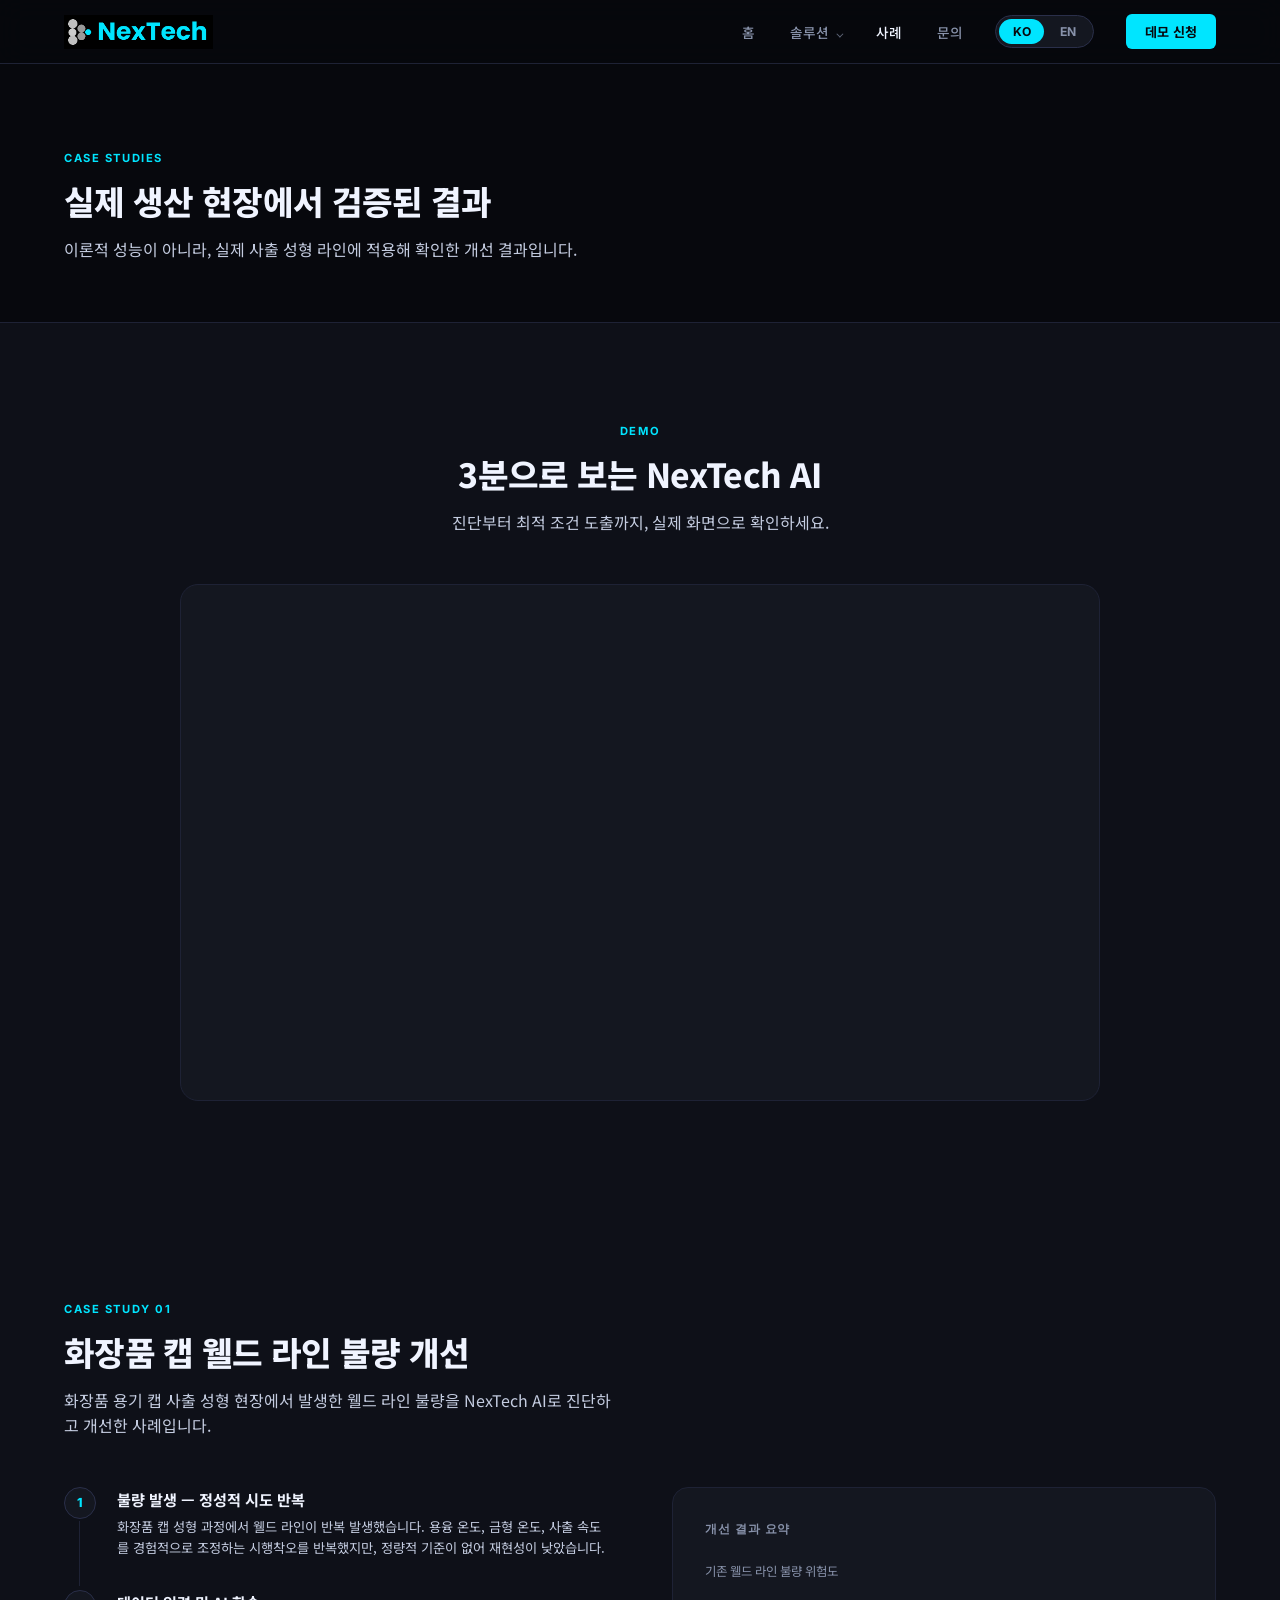
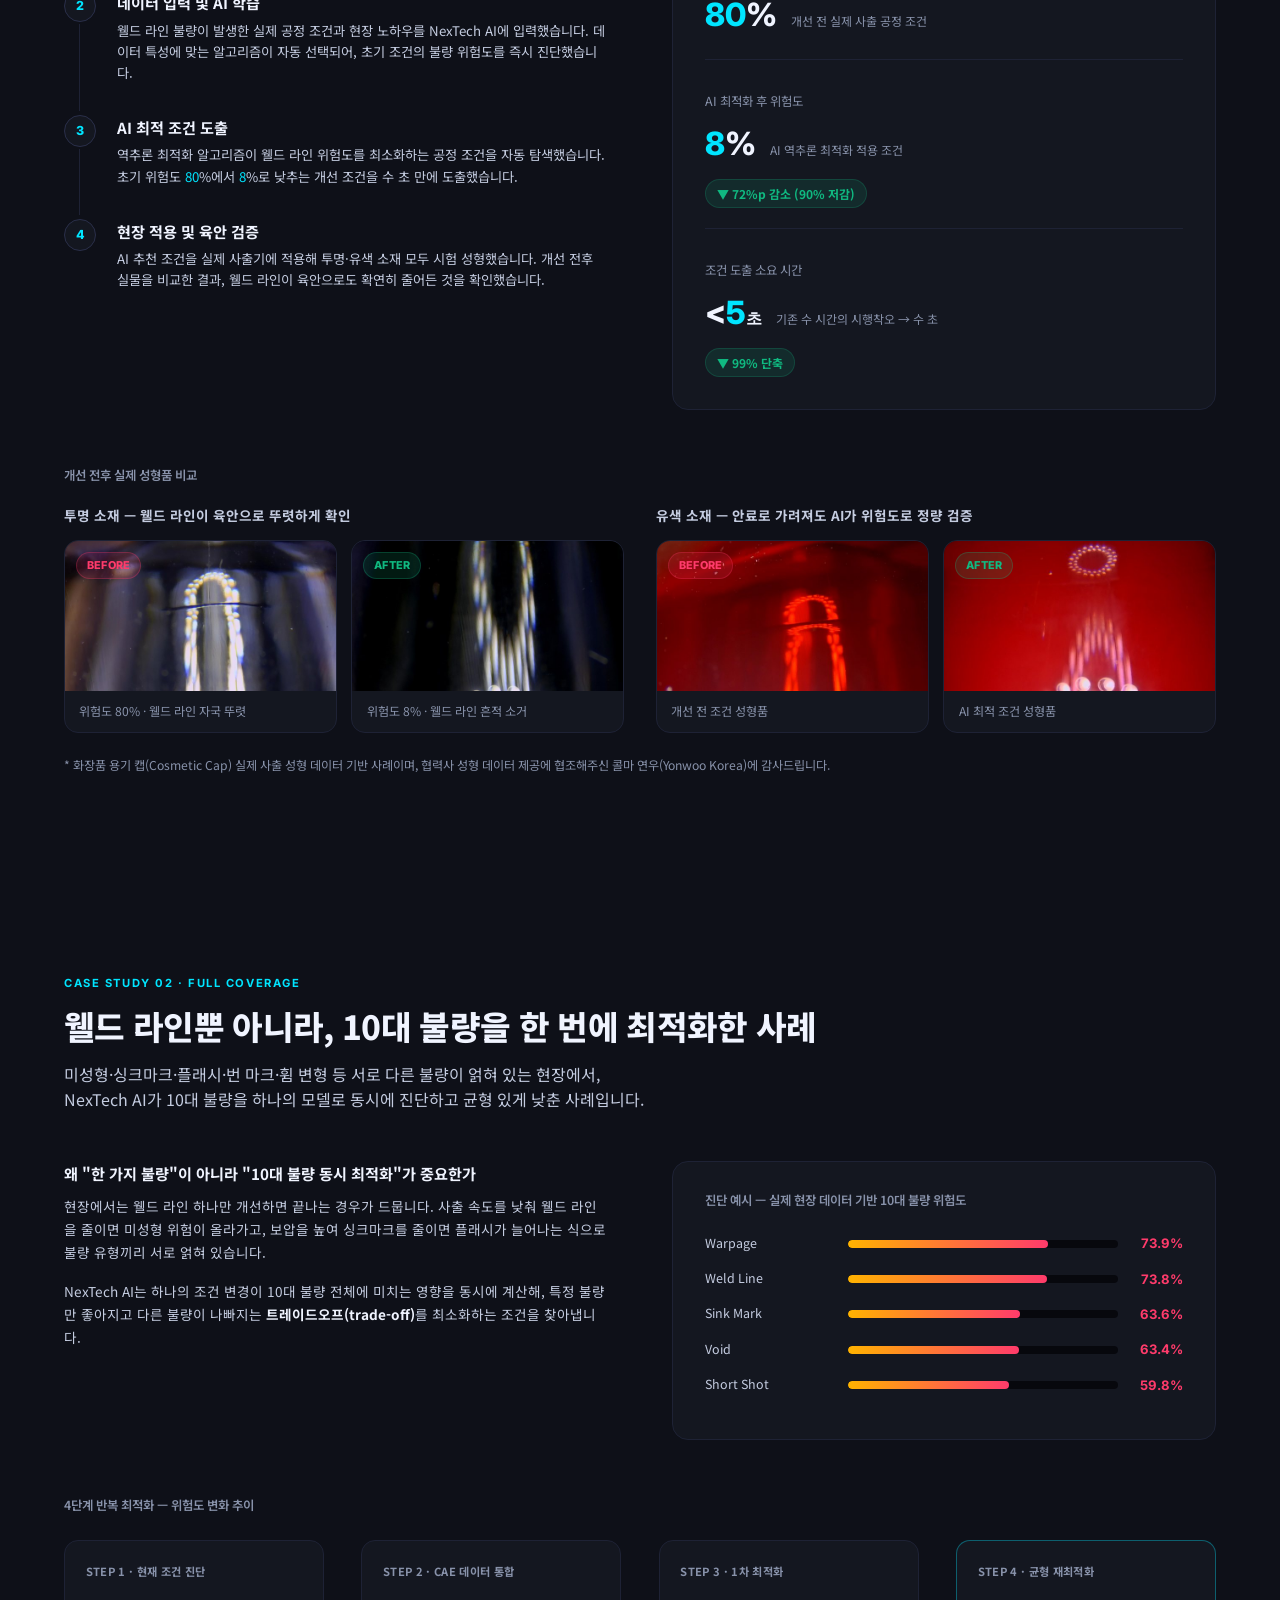
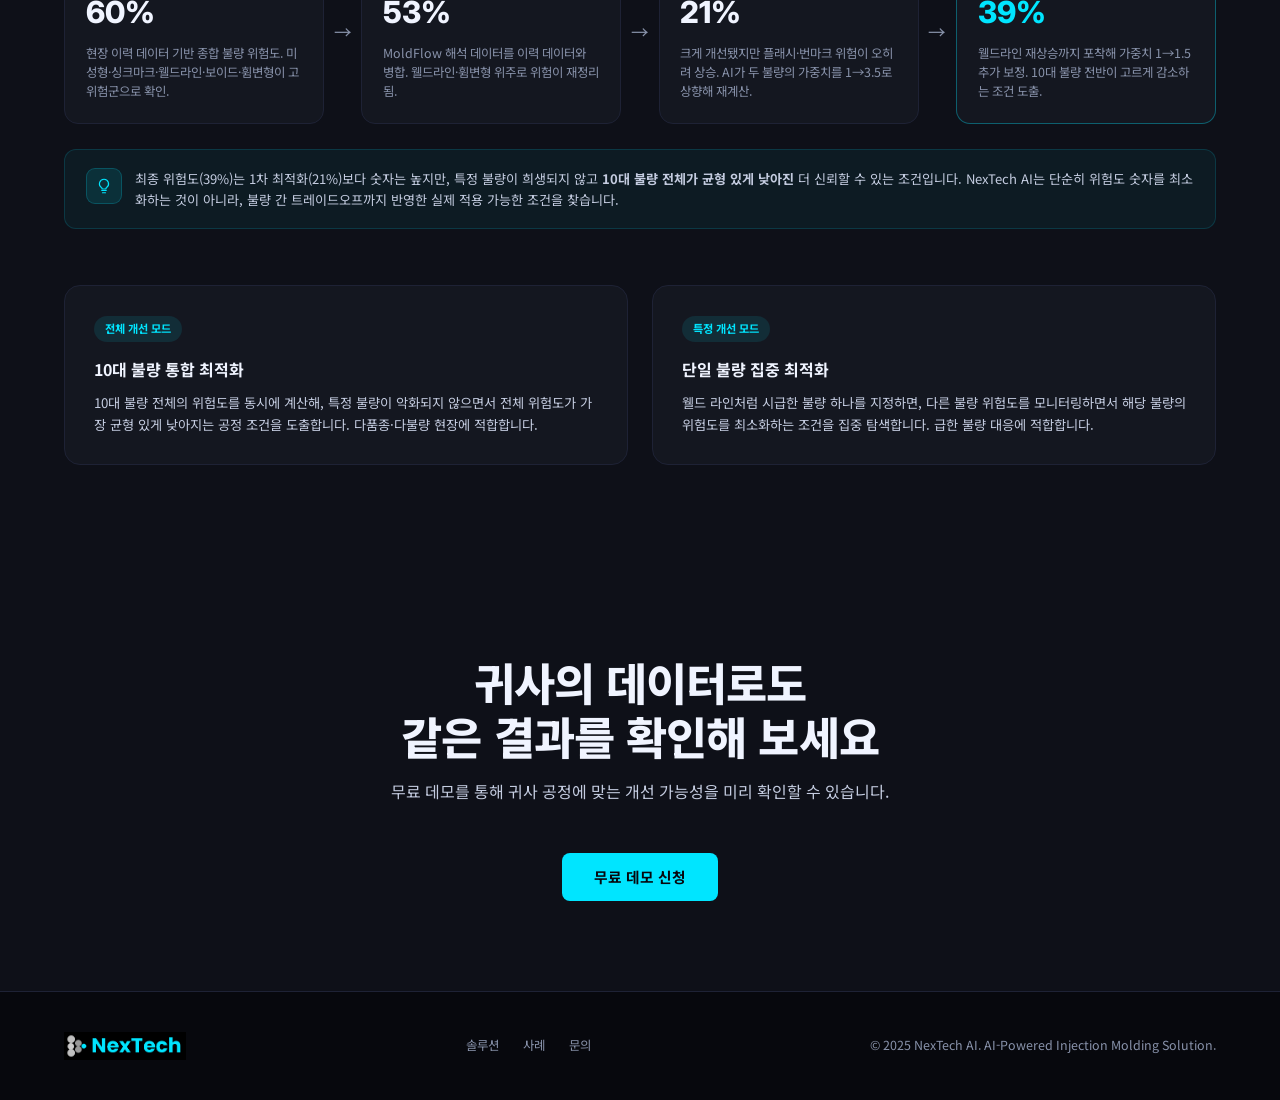
==== commit cd3c77fc: "Add files via upload" ====
--- a/case.html
+++ b/case.html
@@ -9,6 +9,7 @@
 <link rel="preconnect" href="https://fonts.googleapis.com">
 <link href="https://fonts.googleapis.com/css2?family=Inter:wght@300;400;500;600;700;800;900&family=Noto+Sans+KR:wght@300;400;500;700;900&display=swap" rel="stylesheet">
 <link rel="stylesheet" href="css/style.css?v=3">
+<link rel="stylesheet" href="css/nav-extra.css?v=1">
 </head>
 <body>
 
@@ -332,5 +333,6 @@
 };
 </script>
 <script src="js/main.js"></script>
+<script src="js/nav-extra.js?v=1"></script>
 </body>
 </html>
--- a/css/nav-extra.css
+++ b/css/nav-extra.css
@@ -0,0 +1,90 @@
+/* ============================================================
+   NexTech — 솔루션 드롭다운 메뉴 + 좌측 탭 (nav-extra)
+   이 파일과 js/nav-extra.js 는 선택 기능입니다.
+   끄는 방법: js/nav-extra.js 맨 위 CONFIG 값을 false 로 바꾸세요.
+   ============================================================ */
+
+html { scroll-padding-top: 76px; }
+
+/* ── 데스크톱: 솔루션 드롭다운 ── */
+.nav-links li.has-sub { position: relative; }
+.nav-links li.has-sub > a::after {
+  content: ''; display: inline-block;
+  width: 5px; height: 5px; margin-left: 7px;
+  border-right: 1.5px solid currentColor; border-bottom: 1.5px solid currentColor;
+  transform: rotate(45deg) translateY(-2px); opacity: 0.7;
+  transition: transform 0.2s;
+}
+.nav-links li.has-sub:hover > a::after,
+.nav-links li.has-sub:focus-within > a::after { transform: rotate(225deg) translate(-1px, -1px); }
+
+.nav-sub {
+  position: absolute; top: 100%; left: 50%;
+  padding-top: 22px;                         /* 마우스가 이동하는 동안 메뉴가 닫히지 않게 이어주는 여백 */
+  transform: translate(-50%, 6px);
+  opacity: 0; visibility: hidden;
+  transition: opacity 0.16s ease, transform 0.16s ease, visibility 0s linear 0.16s;
+  z-index: 210;
+}
+.nav-links li.has-sub:hover .nav-sub,
+.nav-links li.has-sub:focus-within .nav-sub {
+  opacity: 1; visibility: visible;
+  transform: translate(-50%, 0);
+  transition-delay: 0s;
+}
+.nav-sub-inner {
+  width: 310px; padding: 0.5rem;
+  background: rgba(14,16,24,0.98);
+  border: 1px solid var(--border2); border-radius: 14px;
+  box-shadow: 0 18px 40px rgba(0,0,0,0.55);
+}
+.nav-links .nav-sub .nav-sub-item {
+  display: flex; align-items: flex-start; gap: 0.8rem;
+  padding: 0.75rem 0.8rem; border-radius: 10px;
+  white-space: normal; color: var(--lgray);
+}
+.nav-links .nav-sub .nav-sub-item:hover { background: var(--cyan-dim); }
+.nav-sub-num {
+  flex-shrink: 0; margin-top: 0.1rem;
+  font-family: var(--font-en); font-size: 0.7rem; font-weight: 800;
+  color: var(--cyan); background: var(--cyan-dim);
+  border: 1px solid rgba(0,229,255,0.2); border-radius: 6px; padding: 0.18rem 0.42rem;
+}
+.nav-sub-text b { display: block; font-size: 0.86rem; font-weight: 700; color: var(--white); }
+.nav-sub-text small { display: block; margin-top: 0.15rem; font-size: 0.74rem; line-height: 1.45; color: var(--gray); }
+
+/* ── 모바일 메뉴: 솔루션 아래 하위 항목 ── */
+.mobile-menu a.mobile-sub {
+  font-size: 0.98rem; font-weight: 500; color: var(--lgray);
+  padding: 0.75rem 0 0.75rem 1.2rem;
+  border-bottom: 1px dashed var(--border);
+  display: flex; align-items: center; gap: 0.6rem;
+}
+.mobile-menu a.mobile-sub::before {
+  content: ''; width: 5px; height: 5px; border-radius: 50%; background: var(--cyan); flex-shrink: 0;
+}
+
+/* ── 좌측 탭 (솔루션 페이지 전용, 책갈피처럼 가장자리에 붙는 탭) ── */
+.side-tabs {
+  position: fixed; left: 0; top: 50%; transform: translateY(-50%);
+  z-index: 150; display: flex; flex-direction: column; gap: 8px;
+}
+.side-tab {
+  writing-mode: vertical-rl;
+  padding: 1.1rem 0.6rem;
+  font-size: 0.8rem; font-weight: 600; letter-spacing: 0; line-height: 1.2; white-space: nowrap;
+  color: var(--gray); text-decoration: none;
+  background: rgba(20,23,32,0.92);
+  border: 1px solid var(--border2); border-left: none; border-radius: 0 10px 10px 0;
+  backdrop-filter: blur(8px);
+  transition: transform 0.18s ease, background 0.18s, color 0.18s, border-color 0.18s;
+}
+html[lang="ko"] .side-tab { text-orientation: upright; }   /* 한글 라벨은 글자를 모두 똑바로 세움 */
+.side-tab:hover { color: var(--white); transform: translateX(4px); }
+.side-tab.active { color: var(--bg); background: var(--cyan); border-color: var(--cyan); transform: translateX(6px); }
+
+/* 화면이 좁거나 낮으면 본문을 가리므로 숨김 */
+@media (max-width: 1199px), (max-height: 620px) { .side-tabs { display: none; } }
+@media (prefers-reduced-motion: reduce) {
+  .nav-sub, .side-tab { transition: none; }
+}
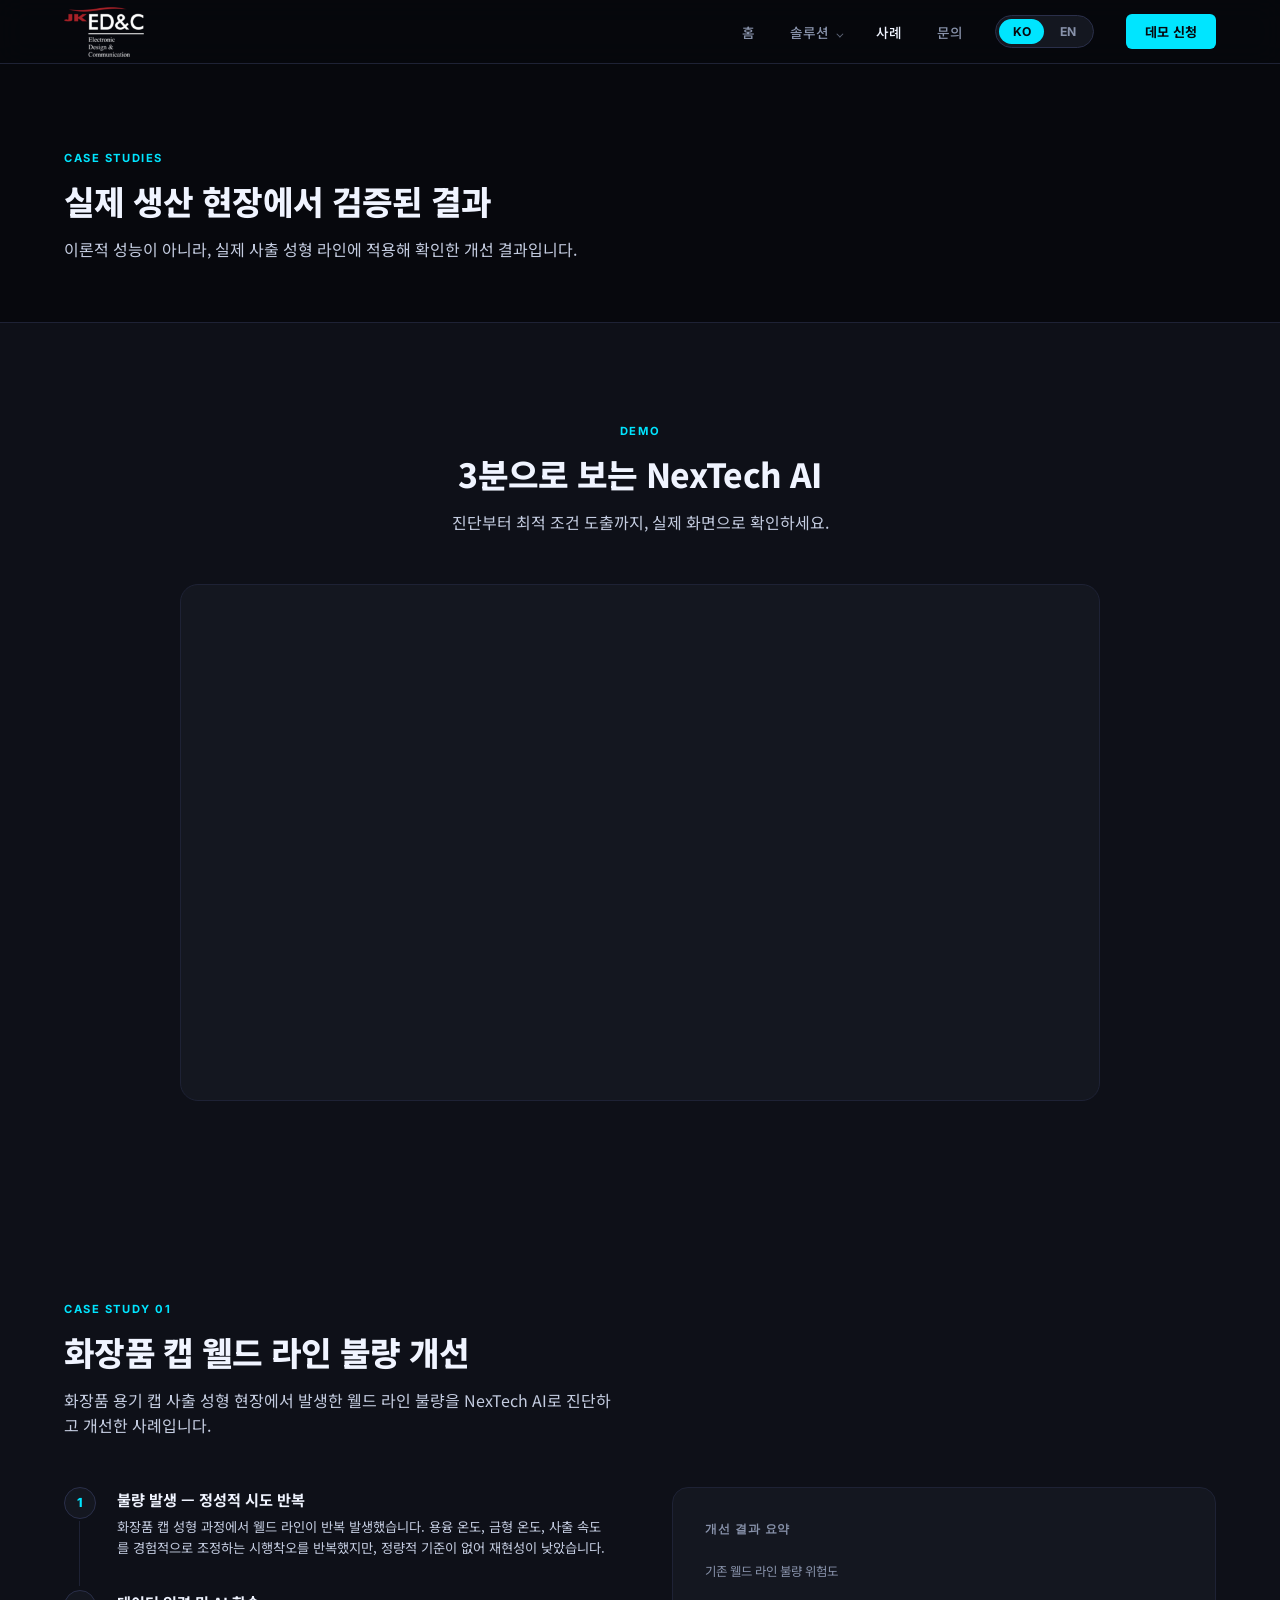
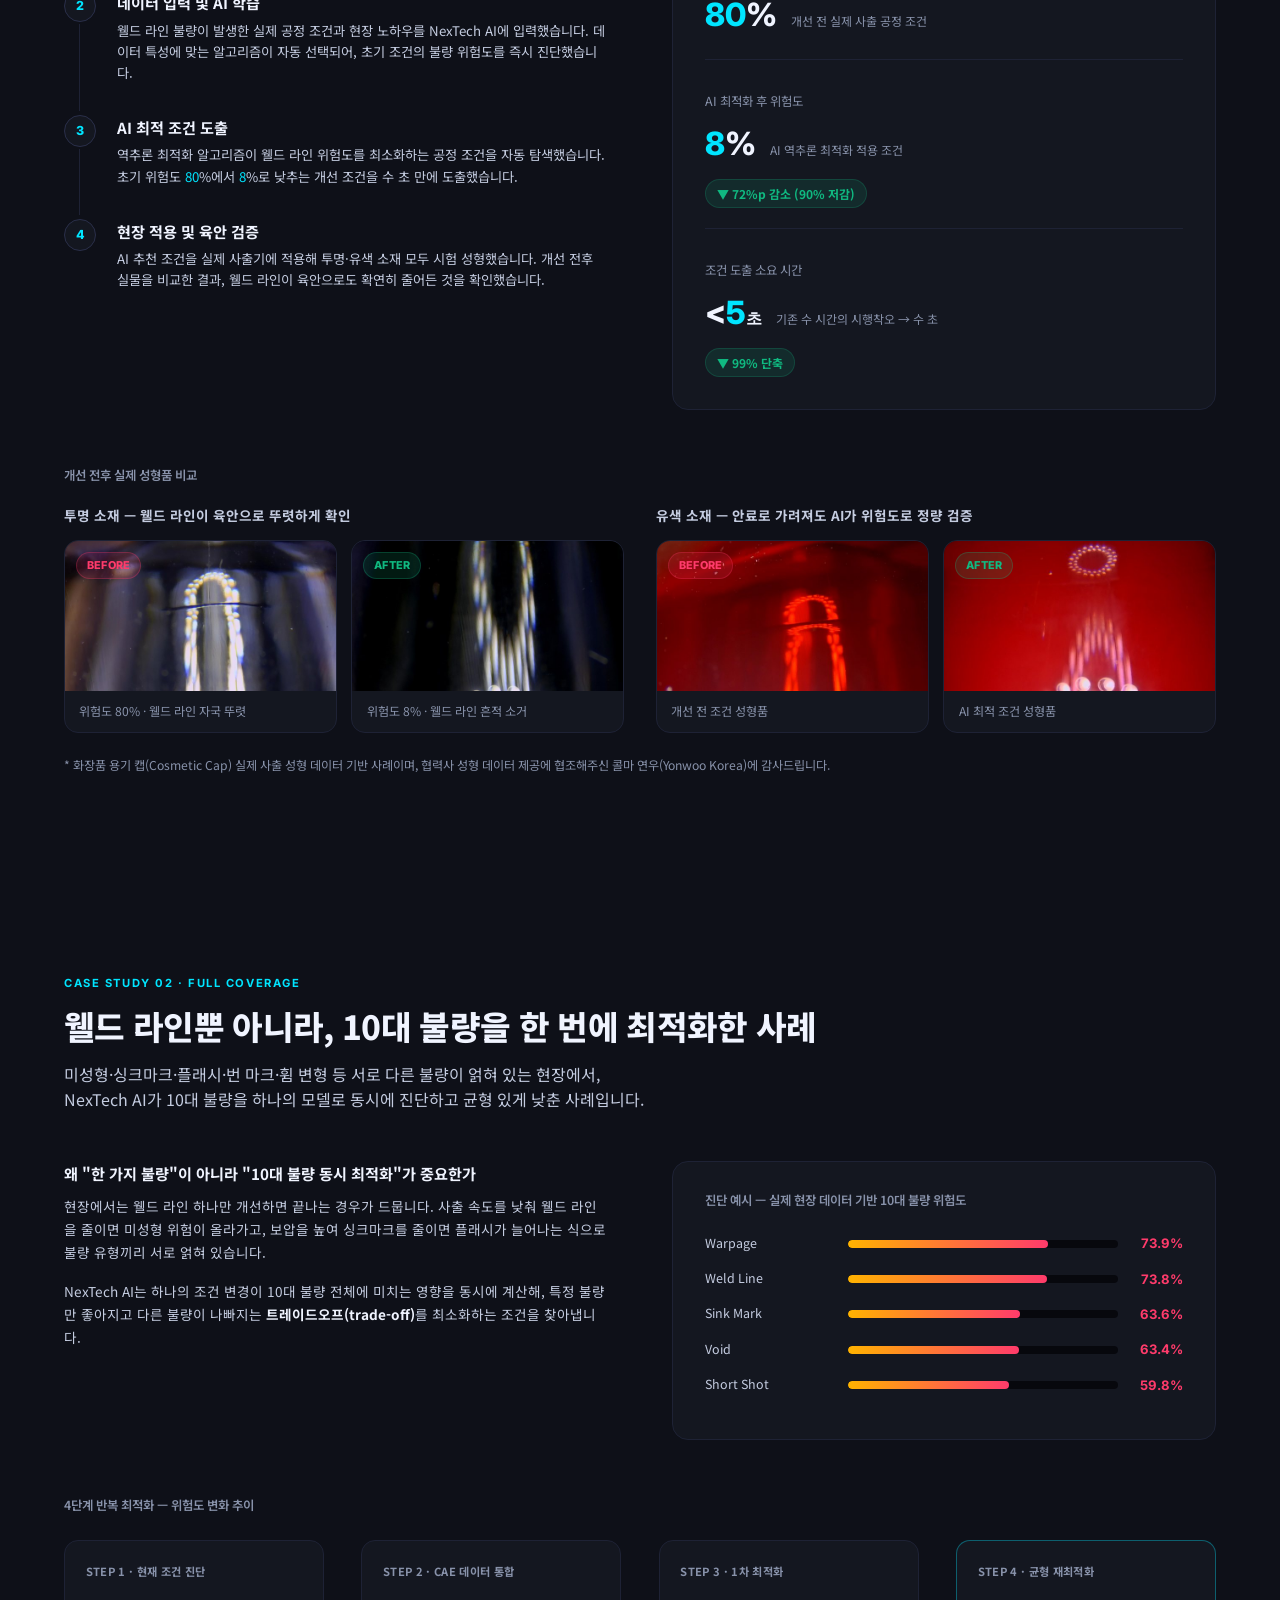
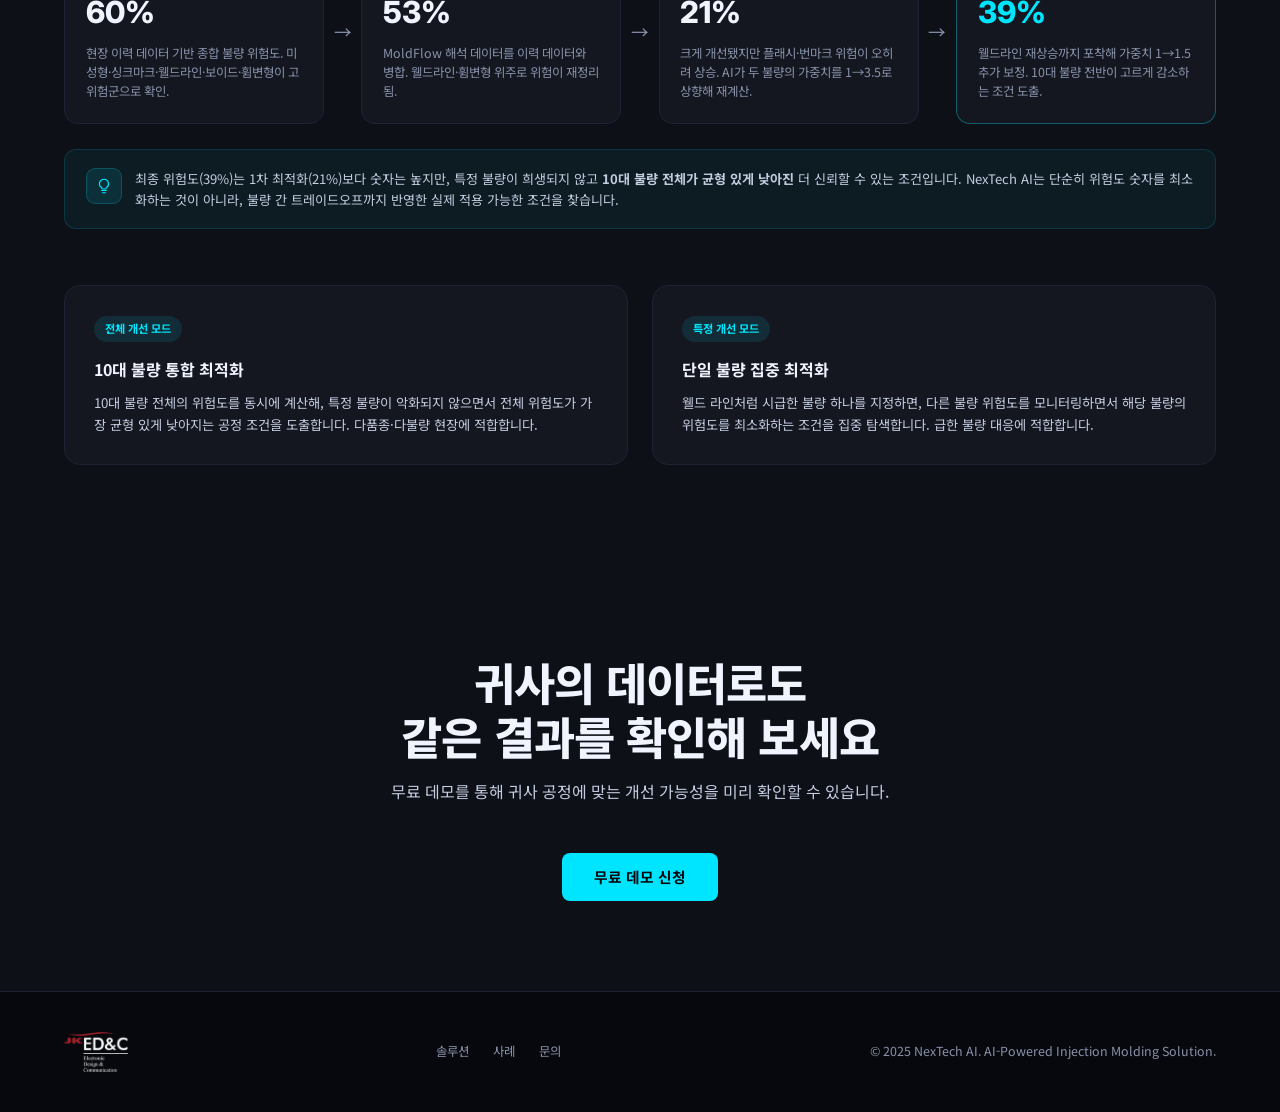
==== commit dfde21a3: "Swap site logo to JK ED&C and add admin-mode logo changer Open any page with ?admin to upload or lin" ====
--- a/case.html
+++ b/case.html
@@ -15,7 +15,7 @@
 
 <!-- NAV -->
 <nav>
-  <a href="index.html" class="nav-logo"><img src="images/logo/logo-nav.png" alt="NexTech"></a>
+  <a href="index.html" class="nav-logo"><img src="images/logo/logo-nav.png" alt="JK ED&amp;C"></a>
   <div class="nav-right">
     <ul class="nav-links">
       <li><a href="index.html" data-i18n="nav-home">홈</a></li>
@@ -256,7 +256,7 @@
 
 <!-- FOOTER -->
 <footer>
-  <a href="index.html" class="footer-logo"><img src="images/logo/logo-nav.png" alt="NexTech"></a>
+  <a href="index.html" class="footer-logo"><img src="images/logo/logo-nav.png" alt="JK ED&amp;C"></a>
   <div class="footer-links">
     <a href="solution.html" data-i18n="nav-solution">솔루션</a>
     <a href="case.html" data-i18n="nav-case">사례</a>
@@ -334,5 +334,6 @@
 </script>
 <script src="js/main.js"></script>
 <script src="js/nav-extra.js?v=1"></script>
+<script src="js/admin-logo.js?v=1"></script>
 </body>
 </html>
--- a/css/style.css
+++ b/css/style.css
@@ -77,7 +77,7 @@
   display: flex;
   align-items: center;
 }
-.nav-logo img { height: 34px; width: auto; display: block; }
+.nav-logo img { height: 50px; width: auto; display: block; }
 .nav-logo span { color: var(--cyan); }
 .nav-right { display: flex; align-items: center; gap: 2rem; }
 .nav-links { display: flex; gap: 2.2rem; list-style: none; }
@@ -602,7 +602,7 @@
   flex-wrap: wrap; gap: 0.8rem;
 }
 .footer-logo { font-family: var(--font-en); font-weight: 800; font-size: 0.95rem; color: var(--white); text-decoration: none; display: flex; align-items: center; }
-.footer-logo img { height: 28px; width: auto; display: block; }
+.footer-logo img { height: 40px; width: auto; display: block; }
 .footer-logo span { color: var(--cyan); }
 .footer-links { display: flex; gap: 1.5rem; }
 .footer-links a { color: var(--gray); text-decoration: none; }
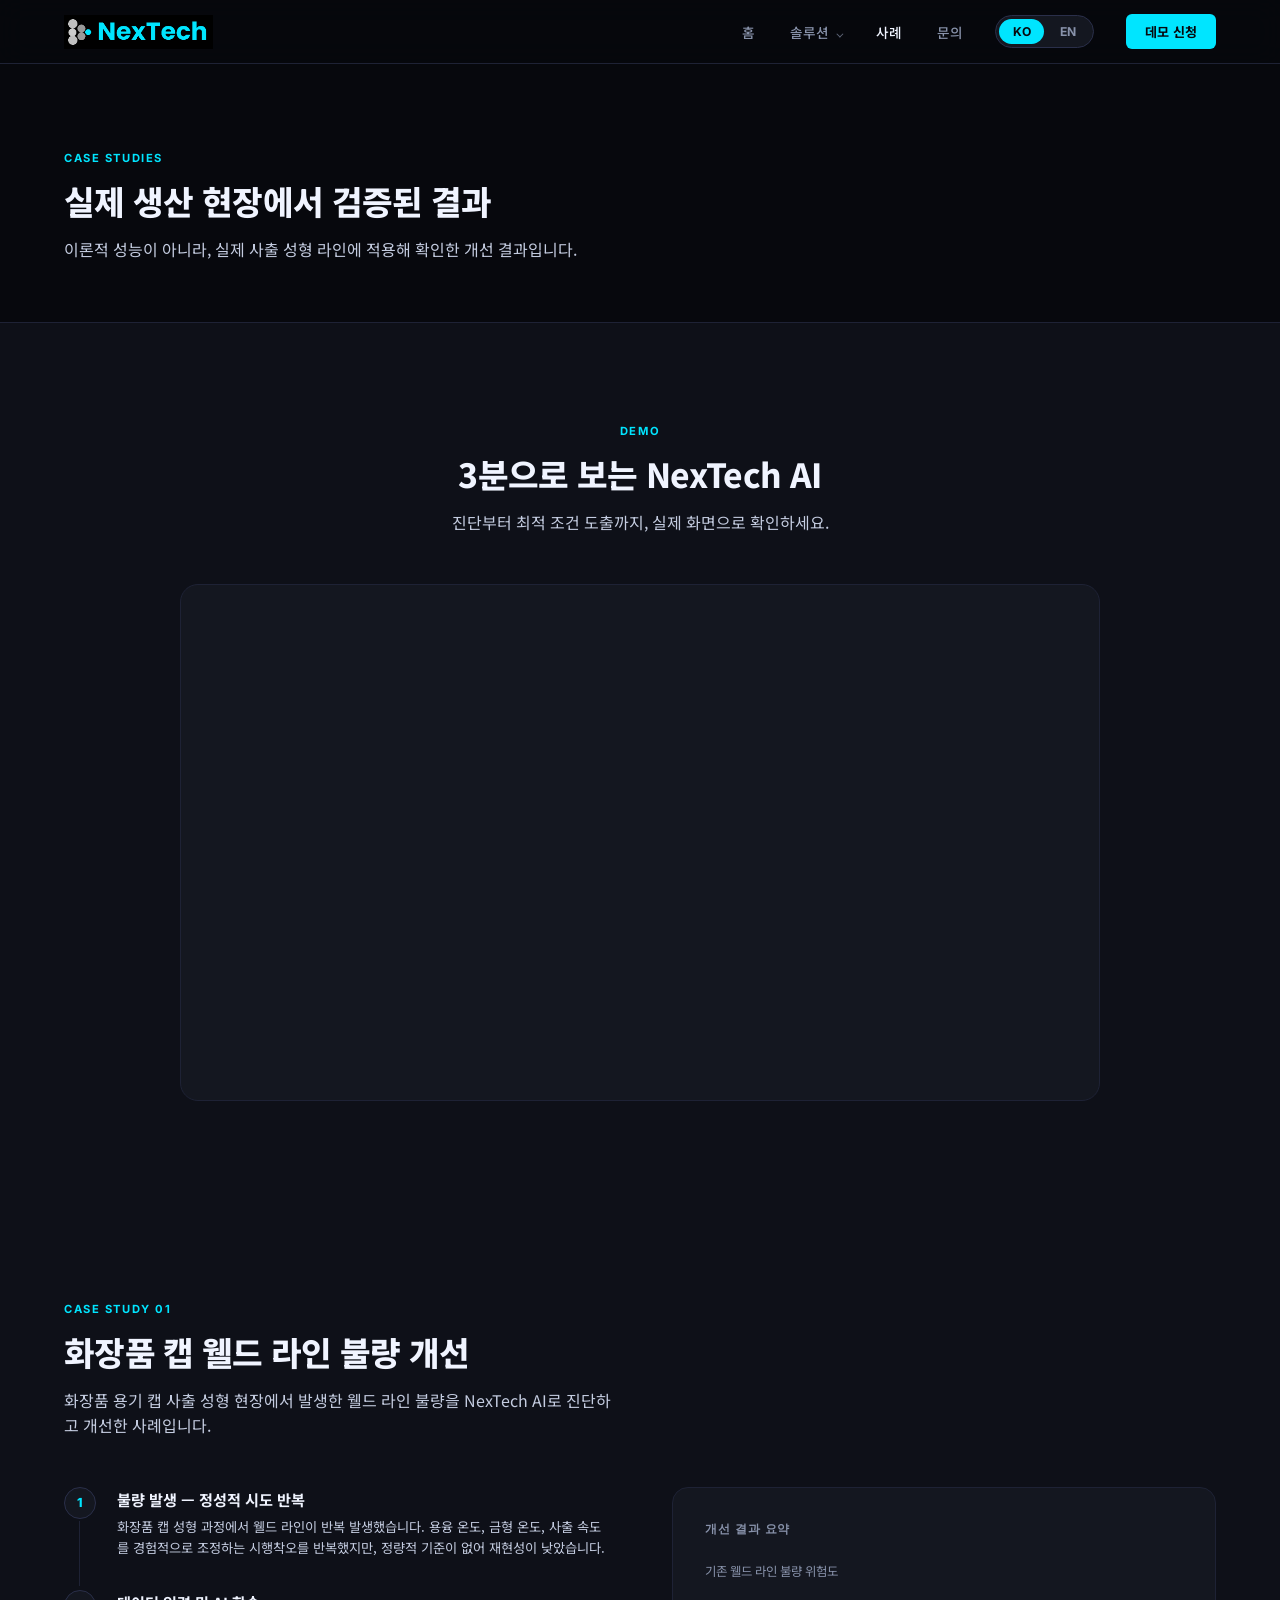
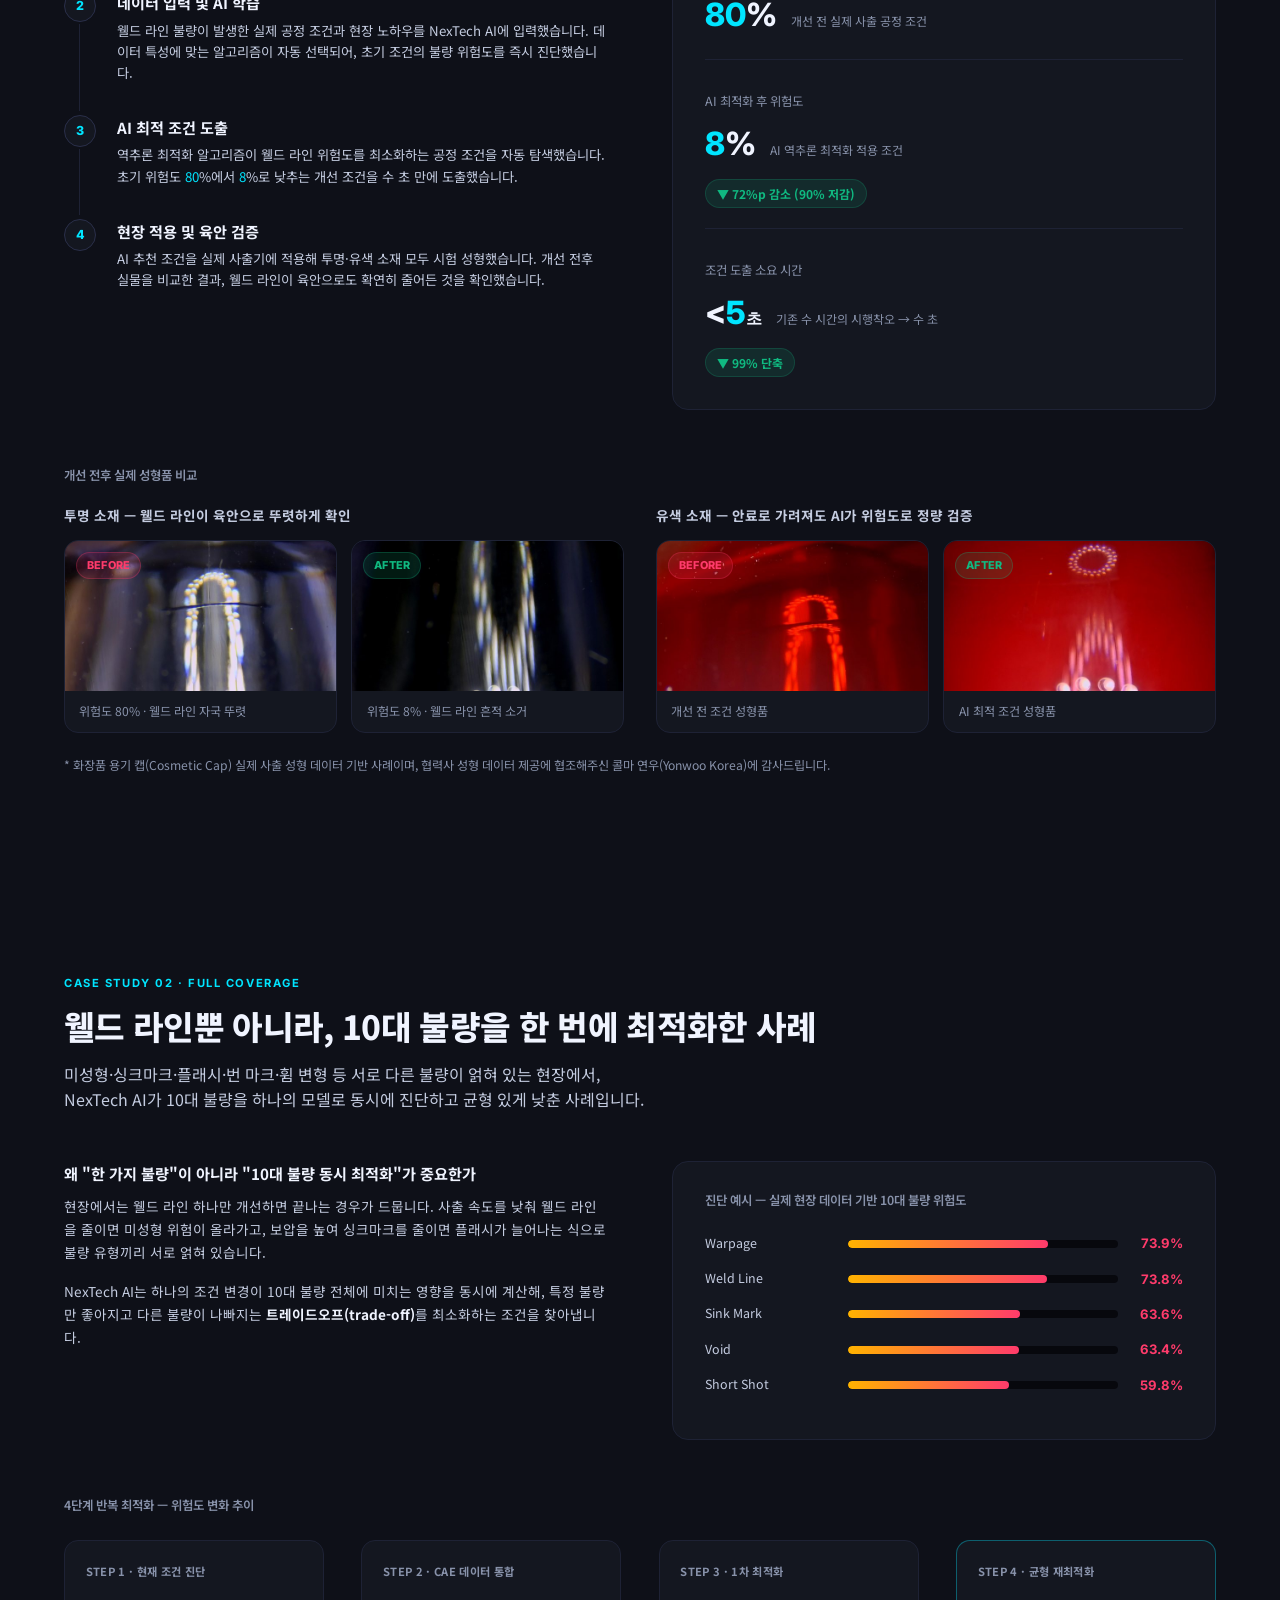
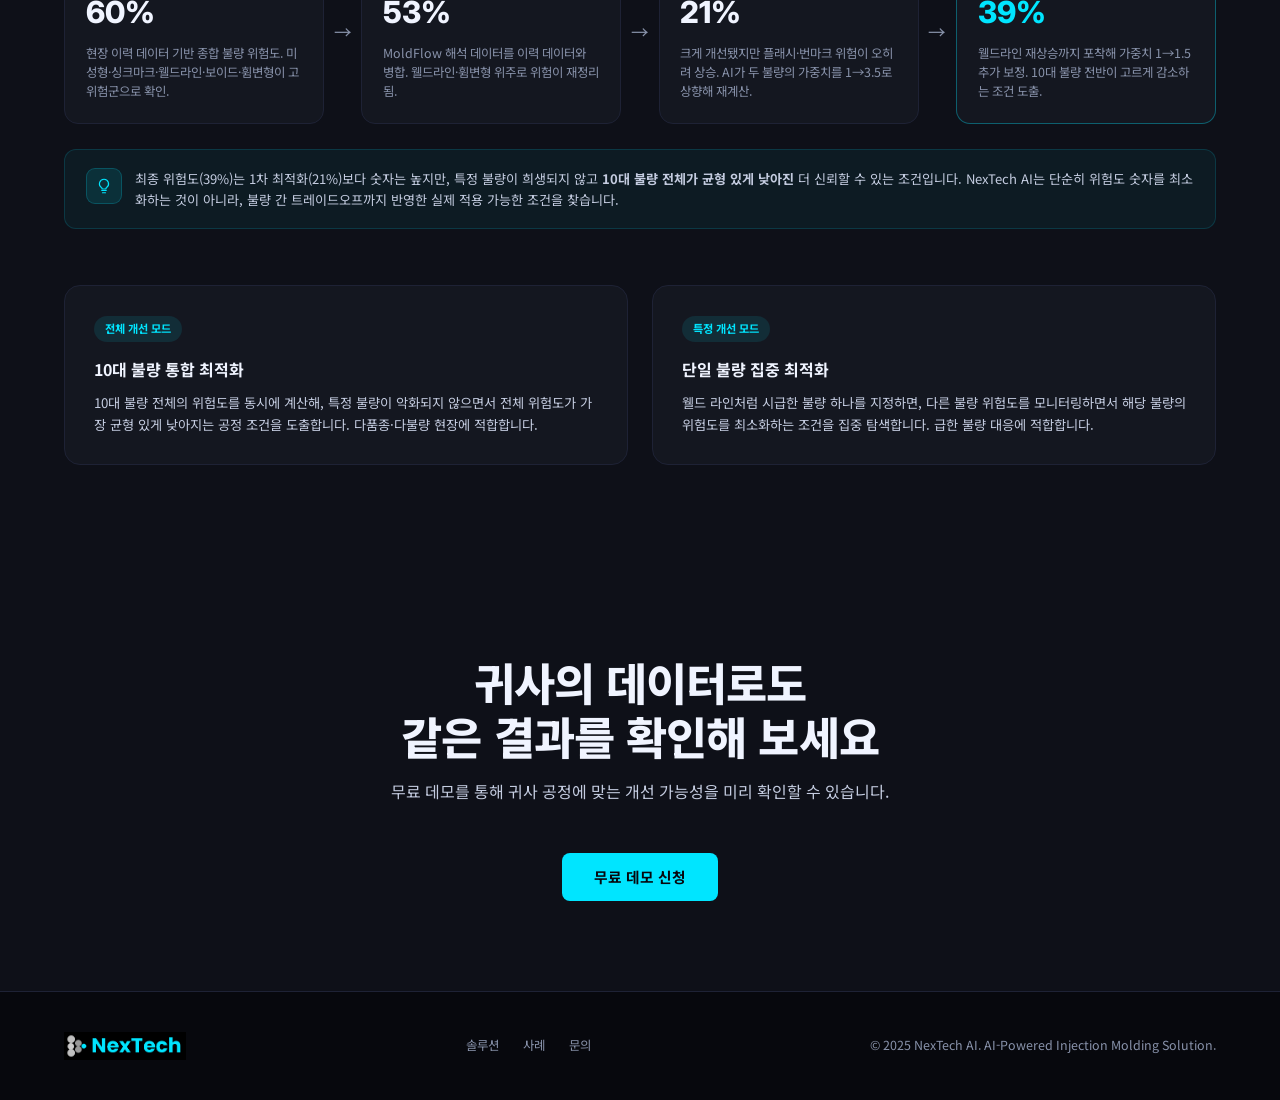
==== commit 725b2c27: "Revert "Swap site logo to JK ED&C and add admin-mode logo changer" This reverts commit dfde21a: the " ====
--- a/case.html
+++ b/case.html
@@ -15,7 +15,7 @@
 
 <!-- NAV -->
 <nav>
-  <a href="index.html" class="nav-logo"><img src="images/logo/logo-nav.png" alt="JK ED&amp;C"></a>
+  <a href="index.html" class="nav-logo"><img src="images/logo/logo-nav.png" alt="NexTech"></a>
   <div class="nav-right">
     <ul class="nav-links">
       <li><a href="index.html" data-i18n="nav-home">홈</a></li>
@@ -256,7 +256,7 @@
 
 <!-- FOOTER -->
 <footer>
-  <a href="index.html" class="footer-logo"><img src="images/logo/logo-nav.png" alt="JK ED&amp;C"></a>
+  <a href="index.html" class="footer-logo"><img src="images/logo/logo-nav.png" alt="NexTech"></a>
   <div class="footer-links">
     <a href="solution.html" data-i18n="nav-solution">솔루션</a>
     <a href="case.html" data-i18n="nav-case">사례</a>
@@ -334,6 +334,5 @@
 </script>
 <script src="js/main.js"></script>
 <script src="js/nav-extra.js?v=1"></script>
-<script src="js/admin-logo.js?v=1"></script>
 </body>
 </html>
--- a/css/style.css
+++ b/css/style.css
@@ -77,7 +77,7 @@
   display: flex;
   align-items: center;
 }
-.nav-logo img { height: 50px; width: auto; display: block; }
+.nav-logo img { height: 34px; width: auto; display: block; }
 .nav-logo span { color: var(--cyan); }
 .nav-right { display: flex; align-items: center; gap: 2rem; }
 .nav-links { display: flex; gap: 2.2rem; list-style: none; }
@@ -602,7 +602,7 @@
   flex-wrap: wrap; gap: 0.8rem;
 }
 .footer-logo { font-family: var(--font-en); font-weight: 800; font-size: 0.95rem; color: var(--white); text-decoration: none; display: flex; align-items: center; }
-.footer-logo img { height: 40px; width: auto; display: block; }
+.footer-logo img { height: 28px; width: auto; display: block; }
 .footer-logo span { color: var(--cyan); }
 .footer-links { display: flex; gap: 1.5rem; }
 .footer-links a { color: var(--gray); text-decoration: none; }
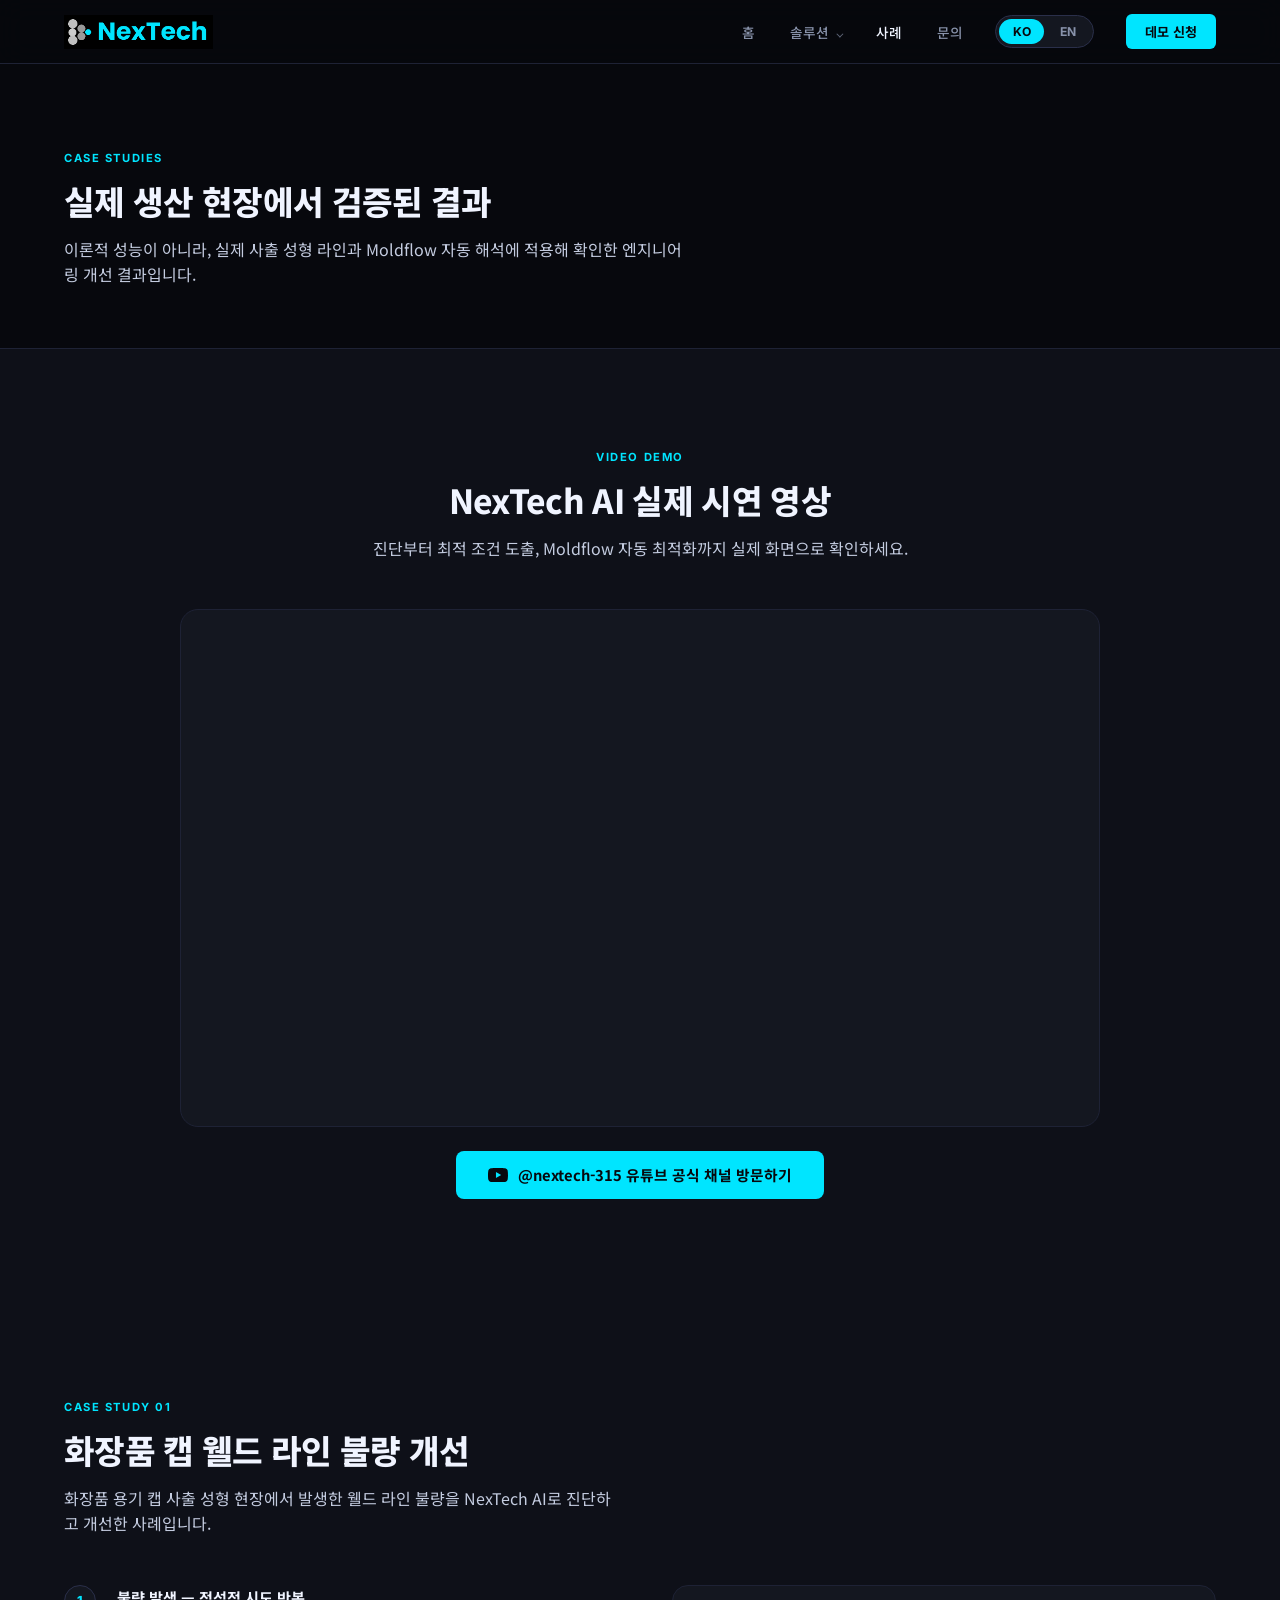
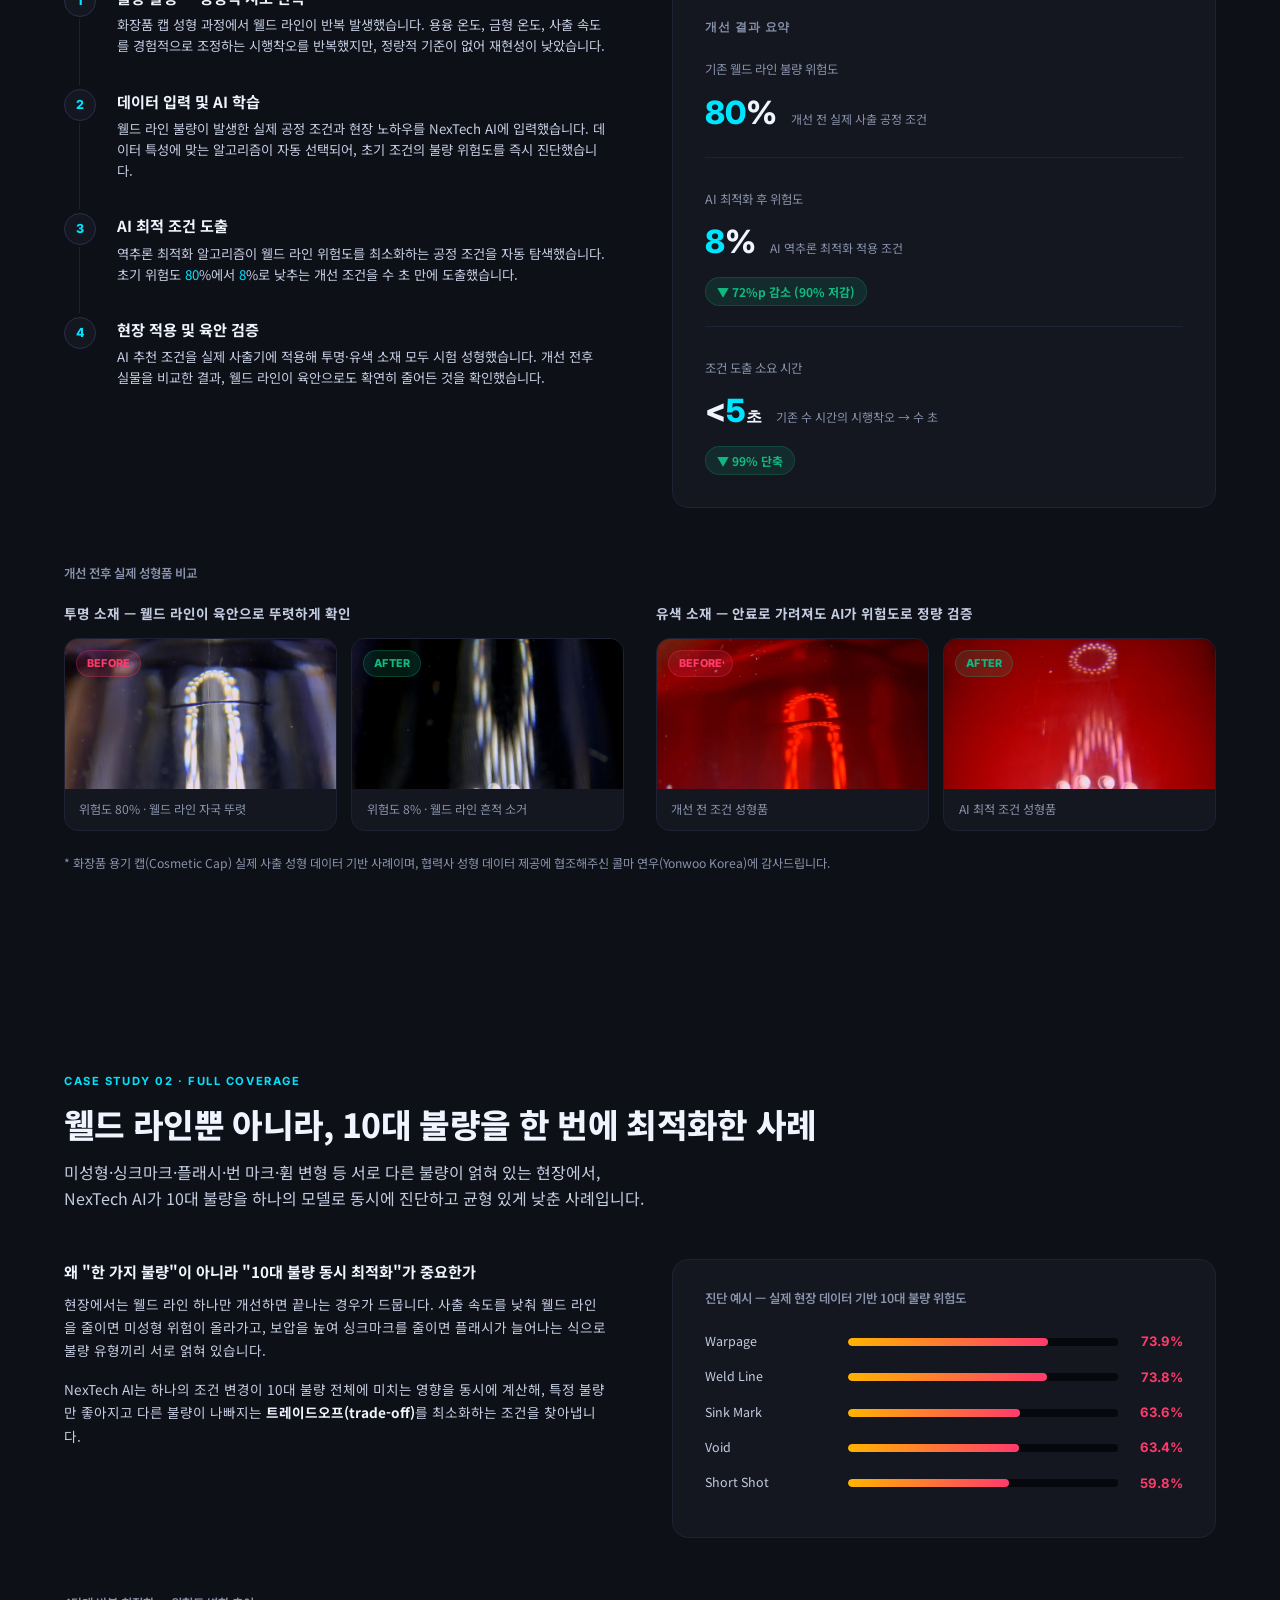
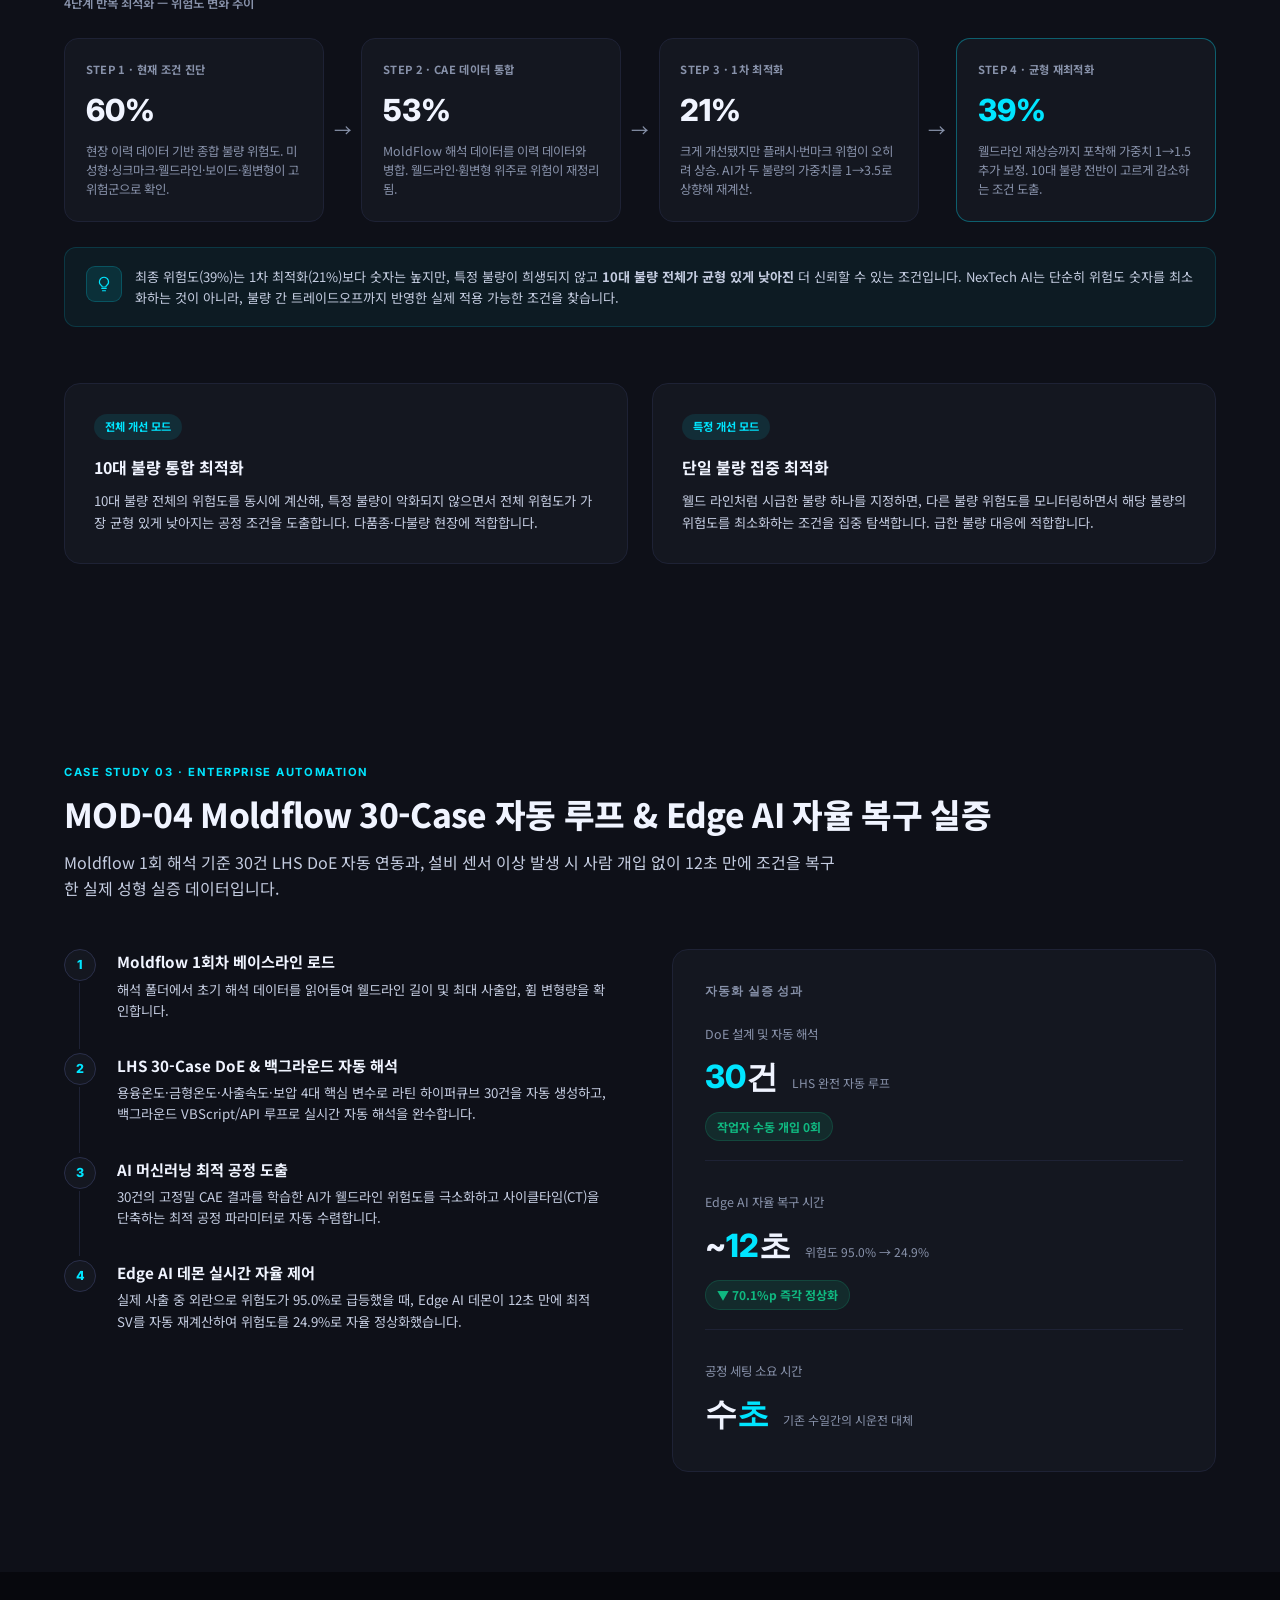
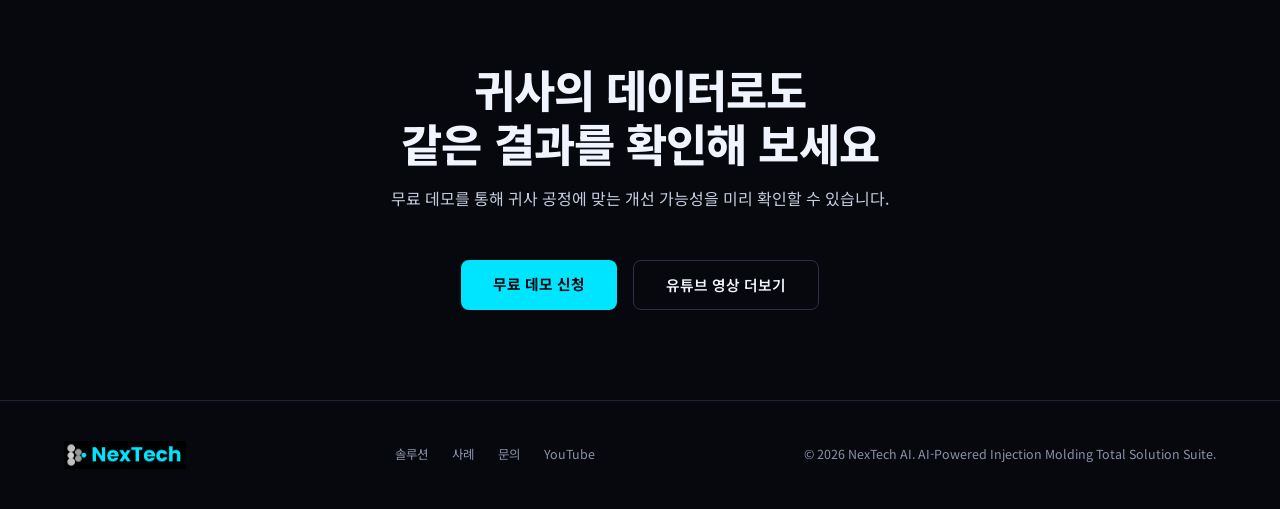
==== commit 1fae4ed7: "feat: update homepage with NexTech branding, IM-SOLUTION 8-module suite & YouTube channel" ====
--- a/case.html
+++ b/case.html
@@ -3,8 +3,8 @@
 <head>
 <meta charset="UTF-8">
 <meta name="viewport" content="width=device-width, initial-scale=1.0">
-<title data-i18n="page-title">적용 사례 | NexTech AI 사출 불량 개선 솔루션</title>
-<meta name="description" content="화장품 캡 웰드 라인 불량 90% 개선, 10대 불량 동시 최적화 등 NexTech AI를 실제 생산 현장에 적용해 검증한 사례를 소개합니다.">
+<title data-i18n="page-title">적용 사례 | NexTech AI 사출 솔루션 플랫폼 (IM-SOLUTION Suite)</title>
+<meta name="description" content="화장품 캡 웰드 라인 불량 90% 개선, 10대 불량 동시 균형 최적화, Moldflow 30-Case 자동 DoE 루프 및 Edge AI 12초 자율 복구 등 실제 생산 현장 적용 검증 사례를 소개합니다.">
 <link rel="canonical" href="https://nextech315.github.io/Injection-Molding-Solution/case.html">
 <link rel="preconnect" href="https://fonts.googleapis.com">
 <link href="https://fonts.googleapis.com/css2?family=Inter:wght@300;400;500;600;700;800;900&family=Noto+Sans+KR:wght@300;400;500;700;900&display=swap" rel="stylesheet">
@@ -49,22 +49,28 @@
 <header class="page-header">
   <span class="section-tag">Case Studies</span>
   <h1 class="title-oneline" data-i18n="ph-h1">실제 생산 현장에서 검증된 결과</h1>
-  <p data-i18n="ph-p">이론적 성능이 아니라, 실제 사출 성형 라인에 적용해 확인한 개선 결과입니다.</p>
+  <p data-i18n="ph-p">이론적 성능이 아니라, 실제 사출 성형 라인과 Moldflow 자동 해석에 적용해 확인한 엔지니어링 개선 결과입니다.</p>
 </header>
 
 <!-- DEMO VIDEO -->
 <section id="demo">
   <div class="reveal centered">
-    <span class="section-tag">Demo</span>
-    <h2 class="section-title title-oneline" data-i18n="demo-title">3분으로 보는 NexTech AI</h2>
-    <p class="section-sub" data-i18n="demo-sub">진단부터 최적 조건 도출까지, 실제 화면으로 확인하세요.</p>
+    <span class="section-tag">Video Demo</span>
+    <h2 class="section-title title-oneline" data-i18n="demo-title">NexTech AI 실제 시연 영상</h2>
+    <p class="section-sub" data-i18n="demo-sub">진단부터 최적 조건 도출, Moldflow 자동 최적화까지 실제 화면으로 확인하세요.</p>
   </div>
   <div class="video-frame reveal" style="margin-left:auto;margin-right:auto">
     <iframe src="https://www.youtube.com/embed/htqqAATOg1E" title="NexTech AI Demo" allow="accelerometer; autoplay; clipboard-write; encrypted-media; gyroscope; picture-in-picture; web-share" allowfullscreen loading="lazy"></iframe>
   </div>
+  <div style="text-align:center; margin-top:1.5rem;">
+    <a href="https://www.youtube.com/@nextech-315" target="_blank" rel="noopener noreferrer" class="btn-primary" data-i18n="yt-channel-btn" style="display:inline-flex; align-items:center; gap:0.6rem;">
+      <svg viewBox="0 0 24 24" width="20" height="20" fill="currentColor"><path d="M23.498 6.186a3.016 3.016 0 0 0-2.122-2.136C19.505 3.545 12 3.545 12 3.545s-7.505 0-9.377.505A3.017 3.017 0 0 0 .502 6.186C0 8.07 0 12 0 12s0 3.93.502 5.814a3.016 3.016 0 0 0 2.122 2.136c1.871.505 9.376.505 9.376.505s7.505 0 9.377-.505a3.015 3.015 0 0 0 2.122-2.136C24 15.93 24 12 24 12s0-3.93-.502-5.814zM9.545 15.568V8.432L15.818 12l-6.273 3.568z"/></svg>
+      <span>@nextech-315 유튜브 공식 채널 방문하기</span>
+    </a>
+  </div>
 </section>
 
-<!-- CASE STUDY -->
+<!-- CASE STUDY 1 -->
 <section id="case" style="background:var(--surface)">
   <div class="reveal">
     <span class="section-tag">Case Study 01</span>
@@ -243,13 +249,85 @@
   </div>
 </section>
 
+<!-- CASE STUDY 3: MOLDFLOW AUTO & EDGE AI -->
+<section id="auto-case" style="background:var(--surface)">
+  <div class="reveal">
+    <span class="section-tag">Case Study 03 · Enterprise Automation</span>
+    <h2 class="section-title title-oneline" data-i18n="auto-case-title">MOD-04 Moldflow 30-Case 자동 루프 &amp; Edge AI 자율 복구 실증</h2>
+    <p class="section-sub section-sub-wide" data-i18n="auto-case-sub">Moldflow 1회 해석 기준 30건 LHS DoE 자동 연동과, 설비 센서 이상 발생 시 사람 개입 없이 12초 만에 조건을 복구한 실제 성형 실증 데이터입니다.</p>
+  </div>
+  <div class="case-wrap reveal">
+    <div class="case-timeline">
+      <div class="case-step">
+        <div class="case-dot">1</div>
+        <div class="case-step-body">
+          <h4 data-i18n="ac1-h4">Moldflow 1회차 베이스라인 로드</h4>
+          <p data-i18n="ac1-p">해석 폴더에서 초기 해석 데이터를 읽어들여 웰드라인 길이 및 최대 사출압, 휨 변형량을 확인합니다.</p>
+        </div>
+      </div>
+      <div class="case-step">
+        <div class="case-dot">2</div>
+        <div class="case-step-body">
+          <h4 data-i18n="ac2-h4">LHS 30-Case DoE &amp; 백그라운드 자동 해석</h4>
+          <p data-i18n="ac2-p">용융온도·금형온도·사출속도·보압 4대 핵심 변수로 라틴 하이퍼큐브 30건을 자동 생성하고, 백그라운드 VBScript/API 루프로 실시간 자동 해석을 완수합니다.</p>
+        </div>
+      </div>
+      <div class="case-step">
+        <div class="case-dot">3</div>
+        <div class="case-step-body">
+          <h4 data-i18n="ac3-h4">AI 머신러닝 최적 공정 도출</h4>
+          <p data-i18n="ac3-p">30건의 고정밀 CAE 결과를 학습한 AI가 웰드라인 위험도를 극소화하고 사이클타임(CT)을 단축하는 최적 공정 파라미터로 자동 수렴합니다.</p>
+        </div>
+      </div>
+      <div class="case-step">
+        <div class="case-dot">4</div>
+        <div class="case-step-body">
+          <h4 data-i18n="ac4-h4">Edge AI 데몬 실시간 자율 제어</h4>
+          <p data-i18n="ac4-p">실제 사출 중 외란으로 위험도가 95.0%로 급등했을 때, Edge AI 데몬이 12초 만에 최적 SV를 자동 재계산하여 위험도를 24.9%로 자율 정상화했습니다.</p>
+        </div>
+      </div>
+    </div>
+    <div>
+      <div class="case-result">
+        <div class="case-result-title" data-i18n="ac-result-title">자동화 실증 성과</div>
+        <div class="case-metrics">
+          <div class="case-metric">
+            <div class="case-metric-label" data-i18n="ac-m1-label">DoE 설계 및 자동 해석</div>
+            <div class="case-metric-row">
+              <div class="case-metric-val"><span class="accent">30</span>건</div>
+              <div class="case-metric-sub" data-i18n="ac-m1-sub">LHS 완전 자동 루프</div>
+            </div>
+            <span class="case-badge badge-green" data-i18n="ac-m1-badge">작업자 수동 개입 0회</span>
+          </div>
+          <div class="case-metric">
+            <div class="case-metric-label" data-i18n="ac-m2-label">Edge AI 자율 복구 시간</div>
+            <div class="case-metric-row">
+              <div class="case-metric-val">~<span class="accent">12</span>초</div>
+              <div class="case-metric-sub" data-i18n="ac-m2-sub">위험도 95.0% → 24.9%</div>
+            </div>
+            <span class="case-badge badge-green" data-i18n="ac-m2-badge">▼ 70.1%p 즉각 정상화</span>
+          </div>
+          <div class="case-metric">
+            <div class="case-metric-label" data-i18n="ac-m3-label">공정 세팅 소요 시간</div>
+            <div class="case-metric-row">
+              <div class="case-metric-val">수<span class="accent">초</span></div>
+              <div class="case-metric-sub" data-i18n="ac-m3-sub">기존 수일간의 시운전 대체</div>
+            </div>
+          </div>
+        </div>
+      </div>
+    </div>
+  </div>
+</section>
+
 <!-- CTA -->
-<section id="cta-banner" style="text-align:center; padding:90px 5vw; background:var(--surface)">
+<section id="cta-banner" style="text-align:center; padding:90px 5vw;">
   <div class="reveal">
     <h2 class="section-title" data-i18n="cta3-title">귀사의 데이터로도<br>같은 결과를 확인해 보세요</h2>
     <p class="section-sub" style="margin-left:auto;margin-right:auto" data-i18n="cta3-sub">무료 데모를 통해 귀사 공정에 맞는 개선 가능성을 미리 확인할 수 있습니다.</p>
     <div class="hero-actions" style="justify-content:center">
       <a href="contact.html" class="btn-primary" data-i18n="cta3-btn">무료 데모 신청</a>
+      <a href="https://www.youtube.com/@nextech-315" target="_blank" rel="noopener noreferrer" class="btn-outline">유튜브 영상 더보기</a>
     </div>
   </div>
 </section>
@@ -261,19 +339,20 @@
     <a href="solution.html" data-i18n="nav-solution">솔루션</a>
     <a href="case.html" data-i18n="nav-case">사례</a>
     <a href="contact.html" data-i18n="nav-contact">문의</a>
-  </div>
-  <span>© 2025 NexTech AI. AI-Powered Injection Molding Solution.</span>
+    <a href="https://www.youtube.com/@nextech-315" target="_blank" rel="noopener noreferrer">YouTube</a>
+  </div>
+  <span>© 2026 NexTech AI. AI-Powered Injection Molding Total Solution Suite.</span>
 </footer>
 
 <script>
 const PAGE_EN = {
-  "page-title": "Case Studies | NexTech AI Injection Defect Solution",
+  "page-title": "Case Studies | NexTech AI Injection Platform (IM-SOLUTION Suite)",
   "nav-home": "Home", "nav-solution": "Solution", "nav-case": "Case Studies", "nav-contact": "Contact", "nav-cta": "Request Demo",
-  "ph-h1": "Results Proven on the Production Floor",
-  "ph-p": "Not theoretical performance &mdash; improvements verified on an actual injection molding line.",
-  "demo-title": "NexTech AI in 3 Minutes",
-  "demo-sub": "See the flow from diagnosis to optimal conditions, on the real screen.",
-  "demo-placeholder": "Demo video coming soon.",
+  "ph-h1": "Results Proven on the Shop Floor &amp; in CAE",
+  "ph-p": "Not theoretical performance &mdash; engineering improvements verified across actual molding lines, Moldflow automated solves, and Edge AI loops.",
+  "demo-title": "NexTech AI Live Demonstration Video",
+  "demo-sub": "Experience real workflows from diagnosis to optimal conditions and Moldflow automated optimization.",
+  "yt-channel-btn": "Visit Official YouTube Channel @nextech-315",
   "case-title": "Cosmetic Cap Weld Line Defect Improvement",
   "case-sub": "A real case where NexTech AI diagnosed and improved a weld line defect on a cosmetic cap injection line.",
   "case1-h4": "Defect Occurs &mdash; Repeated Trial and Error",
@@ -309,7 +388,7 @@
   "multi-sub": "On a line where short shots, sink marks, flash, burn marks, and warpage are all intertwined,<br>here&rsquo;s how NexTech AI diagnosed and balanced all 10 defect types with a single model.",
   "multi-h4": "Why &ldquo;All 10 Defects at Once&rdquo; Beats Fixing Just One",
   "multi-p1": "On the shop floor, fixing just one defect is rarely the end of the story. Lower injection speed to reduce weld lines and short shot risk rises; raise holding pressure to reduce sink marks and flash increases. Defect types are inherently intertwined.",
-  "multi-p2": "NexTech AI calculates how one condition change affects all 10 defect types at once, finding conditions that minimize the <strong style=\"color:var(--white)\">trade-off</strong> where one defect improves while another worsens.",
+  "multi-p2": "NexTech AI calculates how one condition change affects all 10 defect types at once, finding conditions that minimize the trade-off where one defect improves while another worsens.",
   "riskbars-title": "Sample Diagnosis &mdash; Risk Across 10 Defects From Real Field Data",
   "multi-flow-label": "4-Stage Iterative Optimization &mdash; Risk Trend",
   "flow1-tag": "Step 1 &middot; Diagnose Current Conditions",
@@ -320,13 +399,32 @@
   "flow3-desc": "Major improvement, but flash and burn mark risk actually rose. AI raised their weights from 1&rarr;3.5 and recalculated.",
   "flow4-tag": "Step 4 &middot; Rebalanced Optimization",
   "flow4-desc": "Also caught a renewed rise in weld line risk and applied a further 1&rarr;1.5 correction, arriving at conditions where all 10 defects decrease evenly.",
-  "multi-note": "The final risk (39%) is numerically higher than the first-pass result (21%), but it&rsquo;s more trustworthy &mdash; <strong>all 10 defects decrease in a balanced way</strong> without sacrificing any single one. NexTech AI doesn&rsquo;t just minimize a risk number; it finds practically applicable conditions that account for trade-offs.",
+  "multi-note": "The final risk (39%) is numerically higher than the first-pass result (21%), but it&rsquo;s more trustworthy &mdash; all 10 defects decrease in a balanced way without sacrificing any single one.",
   "mode1-tag": "Full Optimization Mode",
   "mode1-h4": "Integrated Optimization of All 10 Defects",
-  "mode1-p": "Calculates risk across all 10 defects at once, deriving conditions where overall risk drops in the most balanced way without worsening any single defect. Ideal for lines with many products and defect types.",
+  "mode1-p": "Calculates risk across all 10 defects at once, deriving conditions where overall risk drops in the most balanced way without worsening any single defect.",
   "mode2-tag": "Targeted Optimization Mode",
   "mode2-h4": "Focused Optimization on a Single Defect",
-  "mode2-p": "Specify one urgent defect, like weld line, and the system focuses on minimizing its risk while monitoring the others. Ideal for responding to urgent issues.",
+  "mode2-p": "Specify one urgent defect, like weld line, and the system focuses on minimizing its risk while monitoring the others.",
+  "auto-case-title": "MOD-04 Moldflow 30-Case Auto Loop &amp; Edge AI Autonomous Control",
+  "auto-case-sub": "Verification results showing automated 30-case LHS DoE solves from 1 baseline Moldflow run, plus Edge AI restoring 95.0% risk to 24.9% in 12 seconds.",
+  "ac1-h4": "Moldflow Run 1 Baseline Load",
+  "ac1-p": "Reads baseline run from project directory to extract weld line length, peak pressure, and warpage.",
+  "ac2-h4": "LHS 30-Case DoE &amp; Auto Background Solves",
+  "ac2-p": "Generates 30 Latin Hypercube cases across 4 key variables, automatically running solves in the background via Moldflow API.",
+  "ac3-h4": "AI Machine Learning Process Optimization",
+  "ac3-p": "AI learns from the 30 high-fidelity runs to converge on optimal parameters minimizing defect risk and cycle time.",
+  "ac4-h4": "Edge AI Daemon Autonomous Recovery",
+  "ac4-p": "When disturbance spikes risk to 95.0%, Edge AI autonomously recalculates SV in 12 seconds, restoring stability to 24.9%.",
+  "ac-result-title": "Automation Validation Highlights",
+  "ac-m1-label": "DoE Design &amp; Automated Solves",
+  "ac-m1-sub": "LHS Full Automated Loop",
+  "ac-m1-badge": "0 Manual Interventions",
+  "ac-m2-label": "Edge AI Recovery Time",
+  "ac-m2-sub": "Risk 95.0% &rarr; 24.9%",
+  "ac-m2-badge": "&#9660; 70.1pp Normalized",
+  "ac-m3-label": "Process Setting Time",
+  "ac-m3-sub": "Replaces days of physical trial runs",
   "cta3-title": "See the Same Results<br>With Your Own Data",
   "cta3-sub": "A free demo lets you preview the improvement potential for your own process.",
   "cta3-btn": "Request Free Demo"
@@ -335,4 +433,4 @@
 <script src="js/main.js"></script>
 <script src="js/nav-extra.js?v=1"></script>
 </body>
-</html>
+</html>
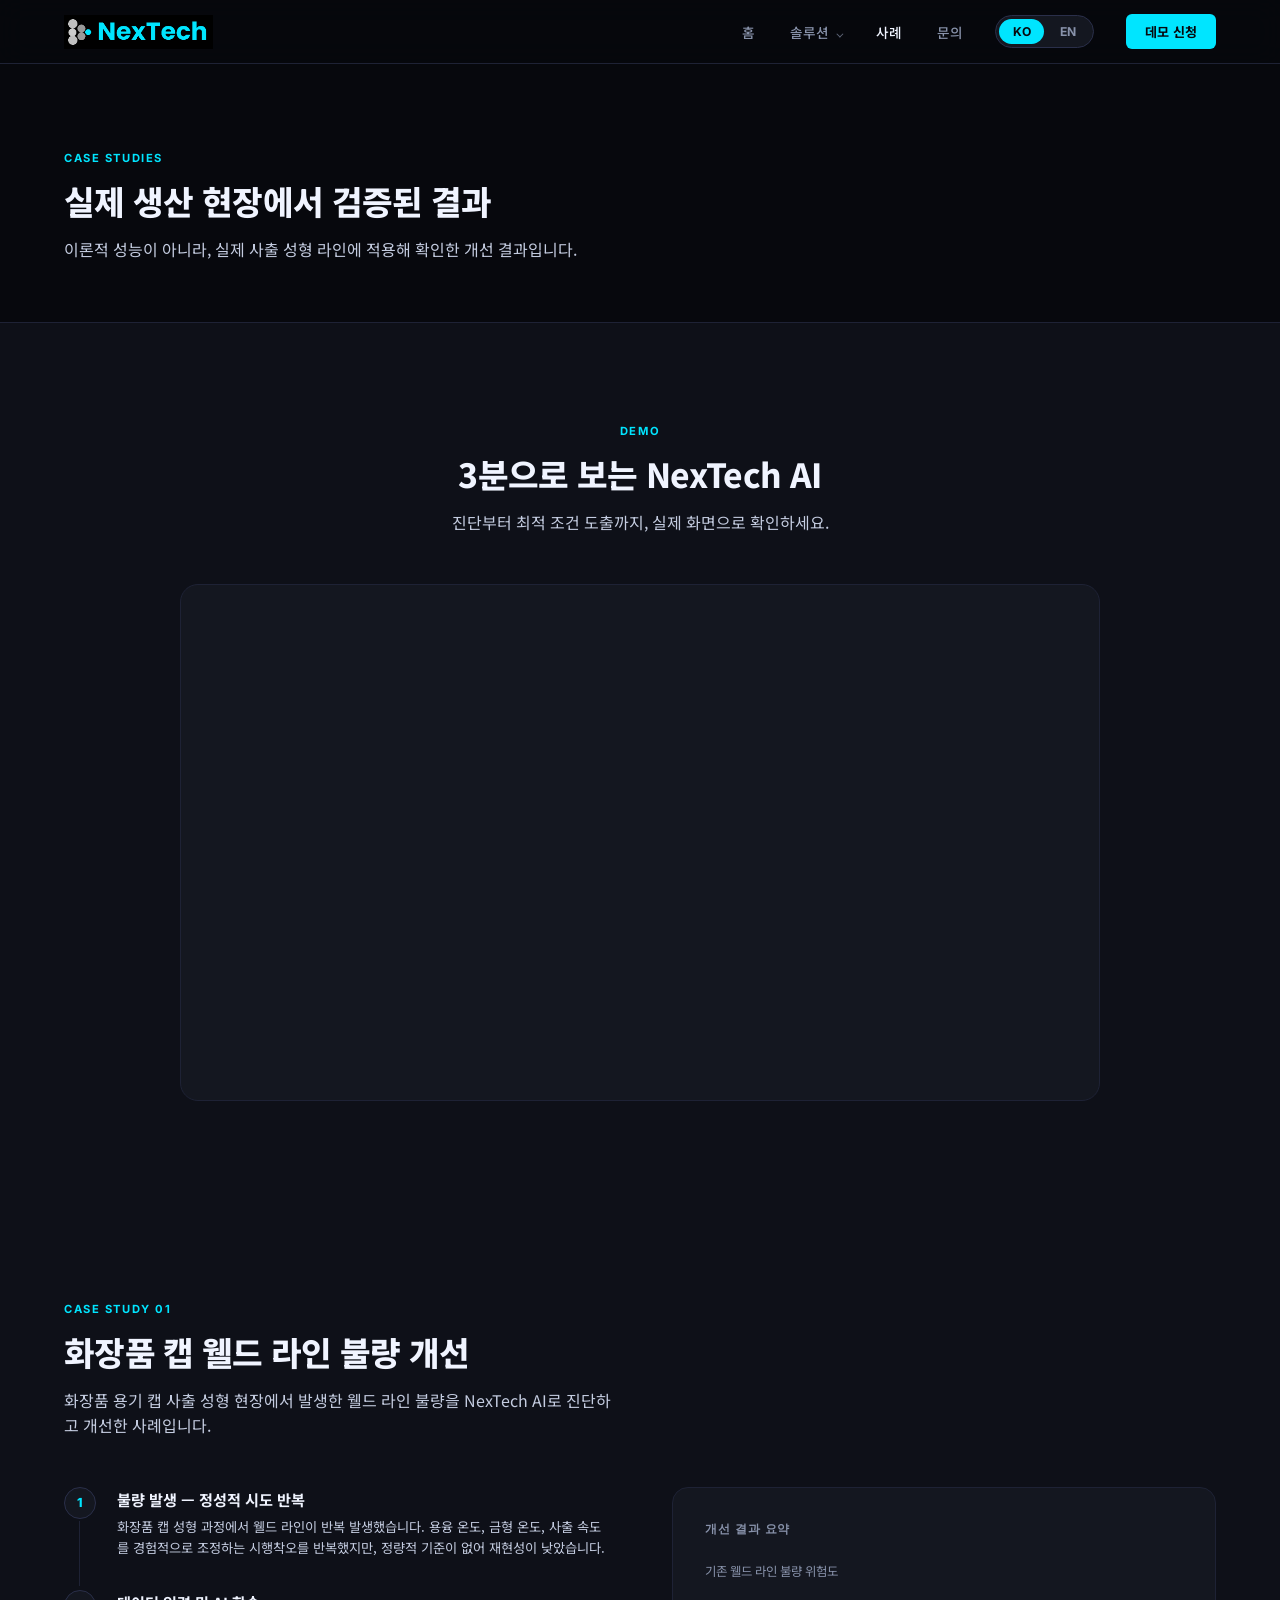
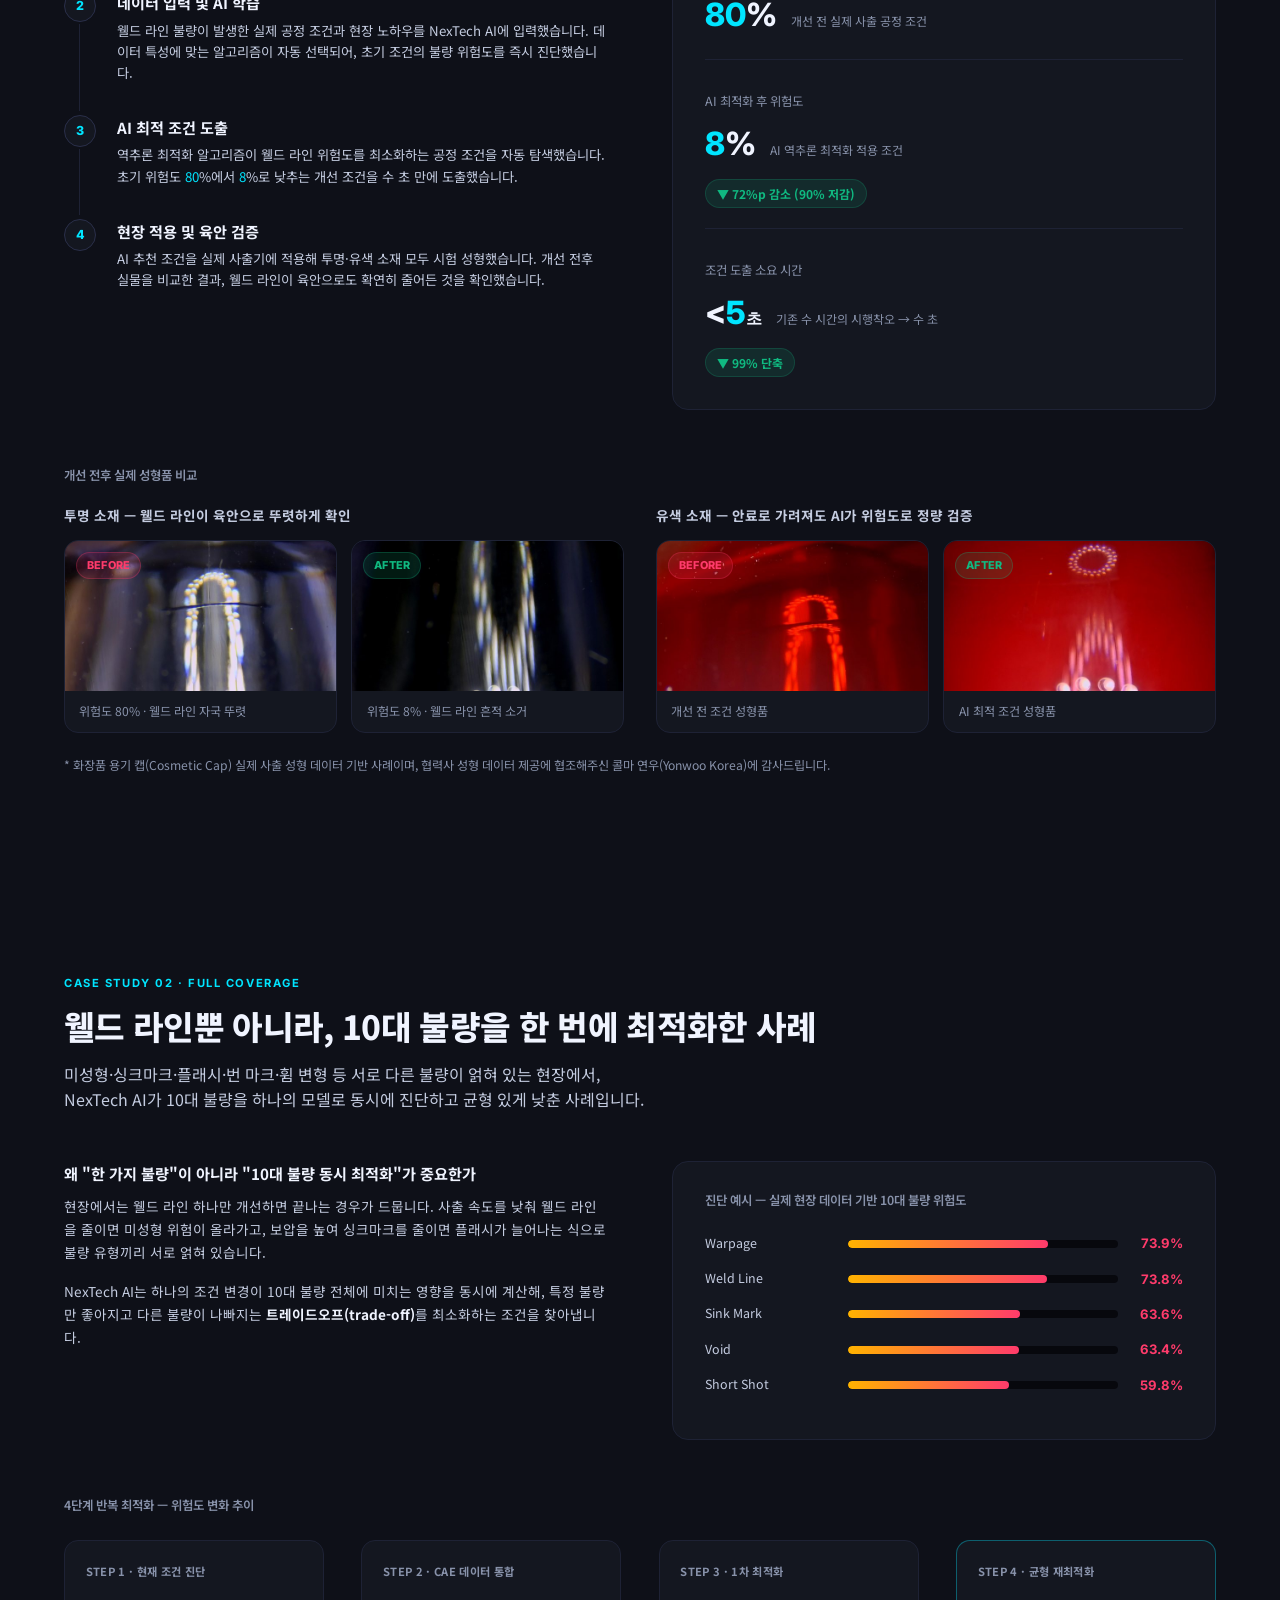
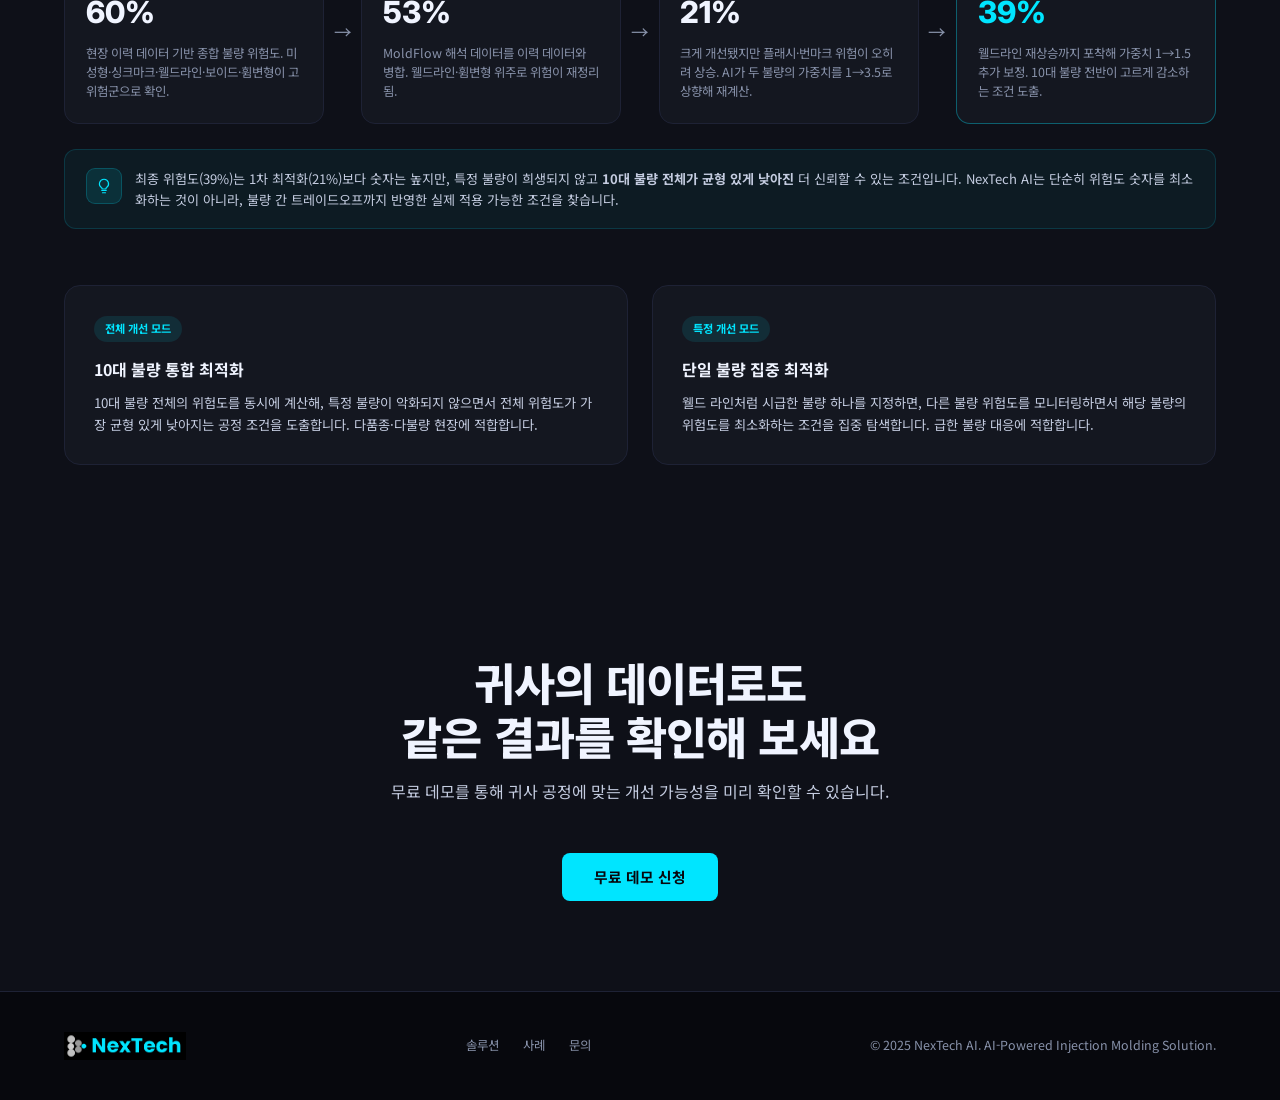
==== commit 11a6fcbc: "Revert "feat: update homepage with NexTech branding, IM-SOLUTION 8-module suite & YouTube channel" T" ====
--- a/case.html
+++ b/case.html
@@ -3,8 +3,8 @@
 <head>
 <meta charset="UTF-8">
 <meta name="viewport" content="width=device-width, initial-scale=1.0">
-<title data-i18n="page-title">적용 사례 | NexTech AI 사출 솔루션 플랫폼 (IM-SOLUTION Suite)</title>
-<meta name="description" content="화장품 캡 웰드 라인 불량 90% 개선, 10대 불량 동시 균형 최적화, Moldflow 30-Case 자동 DoE 루프 및 Edge AI 12초 자율 복구 등 실제 생산 현장 적용 검증 사례를 소개합니다.">
+<title data-i18n="page-title">적용 사례 | NexTech AI 사출 불량 개선 솔루션</title>
+<meta name="description" content="화장품 캡 웰드 라인 불량 90% 개선, 10대 불량 동시 최적화 등 NexTech AI를 실제 생산 현장에 적용해 검증한 사례를 소개합니다.">
 <link rel="canonical" href="https://nextech315.github.io/Injection-Molding-Solution/case.html">
 <link rel="preconnect" href="https://fonts.googleapis.com">
 <link href="https://fonts.googleapis.com/css2?family=Inter:wght@300;400;500;600;700;800;900&family=Noto+Sans+KR:wght@300;400;500;700;900&display=swap" rel="stylesheet">
@@ -49,28 +49,22 @@
 <header class="page-header">
   <span class="section-tag">Case Studies</span>
   <h1 class="title-oneline" data-i18n="ph-h1">실제 생산 현장에서 검증된 결과</h1>
-  <p data-i18n="ph-p">이론적 성능이 아니라, 실제 사출 성형 라인과 Moldflow 자동 해석에 적용해 확인한 엔지니어링 개선 결과입니다.</p>
+  <p data-i18n="ph-p">이론적 성능이 아니라, 실제 사출 성형 라인에 적용해 확인한 개선 결과입니다.</p>
 </header>
 
 <!-- DEMO VIDEO -->
 <section id="demo">
   <div class="reveal centered">
-    <span class="section-tag">Video Demo</span>
-    <h2 class="section-title title-oneline" data-i18n="demo-title">NexTech AI 실제 시연 영상</h2>
-    <p class="section-sub" data-i18n="demo-sub">진단부터 최적 조건 도출, Moldflow 자동 최적화까지 실제 화면으로 확인하세요.</p>
+    <span class="section-tag">Demo</span>
+    <h2 class="section-title title-oneline" data-i18n="demo-title">3분으로 보는 NexTech AI</h2>
+    <p class="section-sub" data-i18n="demo-sub">진단부터 최적 조건 도출까지, 실제 화면으로 확인하세요.</p>
   </div>
   <div class="video-frame reveal" style="margin-left:auto;margin-right:auto">
     <iframe src="https://www.youtube.com/embed/htqqAATOg1E" title="NexTech AI Demo" allow="accelerometer; autoplay; clipboard-write; encrypted-media; gyroscope; picture-in-picture; web-share" allowfullscreen loading="lazy"></iframe>
   </div>
-  <div style="text-align:center; margin-top:1.5rem;">
-    <a href="https://www.youtube.com/@nextech-315" target="_blank" rel="noopener noreferrer" class="btn-primary" data-i18n="yt-channel-btn" style="display:inline-flex; align-items:center; gap:0.6rem;">
-      <svg viewBox="0 0 24 24" width="20" height="20" fill="currentColor"><path d="M23.498 6.186a3.016 3.016 0 0 0-2.122-2.136C19.505 3.545 12 3.545 12 3.545s-7.505 0-9.377.505A3.017 3.017 0 0 0 .502 6.186C0 8.07 0 12 0 12s0 3.93.502 5.814a3.016 3.016 0 0 0 2.122 2.136c1.871.505 9.376.505 9.376.505s7.505 0 9.377-.505a3.015 3.015 0 0 0 2.122-2.136C24 15.93 24 12 24 12s0-3.93-.502-5.814zM9.545 15.568V8.432L15.818 12l-6.273 3.568z"/></svg>
-      <span>@nextech-315 유튜브 공식 채널 방문하기</span>
-    </a>
-  </div>
 </section>
 
-<!-- CASE STUDY 1 -->
+<!-- CASE STUDY -->
 <section id="case" style="background:var(--surface)">
   <div class="reveal">
     <span class="section-tag">Case Study 01</span>
@@ -249,85 +243,13 @@
   </div>
 </section>
 
-<!-- CASE STUDY 3: MOLDFLOW AUTO & EDGE AI -->
-<section id="auto-case" style="background:var(--surface)">
-  <div class="reveal">
-    <span class="section-tag">Case Study 03 · Enterprise Automation</span>
-    <h2 class="section-title title-oneline" data-i18n="auto-case-title">MOD-04 Moldflow 30-Case 자동 루프 &amp; Edge AI 자율 복구 실증</h2>
-    <p class="section-sub section-sub-wide" data-i18n="auto-case-sub">Moldflow 1회 해석 기준 30건 LHS DoE 자동 연동과, 설비 센서 이상 발생 시 사람 개입 없이 12초 만에 조건을 복구한 실제 성형 실증 데이터입니다.</p>
-  </div>
-  <div class="case-wrap reveal">
-    <div class="case-timeline">
-      <div class="case-step">
-        <div class="case-dot">1</div>
-        <div class="case-step-body">
-          <h4 data-i18n="ac1-h4">Moldflow 1회차 베이스라인 로드</h4>
-          <p data-i18n="ac1-p">해석 폴더에서 초기 해석 데이터를 읽어들여 웰드라인 길이 및 최대 사출압, 휨 변형량을 확인합니다.</p>
-        </div>
-      </div>
-      <div class="case-step">
-        <div class="case-dot">2</div>
-        <div class="case-step-body">
-          <h4 data-i18n="ac2-h4">LHS 30-Case DoE &amp; 백그라운드 자동 해석</h4>
-          <p data-i18n="ac2-p">용융온도·금형온도·사출속도·보압 4대 핵심 변수로 라틴 하이퍼큐브 30건을 자동 생성하고, 백그라운드 VBScript/API 루프로 실시간 자동 해석을 완수합니다.</p>
-        </div>
-      </div>
-      <div class="case-step">
-        <div class="case-dot">3</div>
-        <div class="case-step-body">
-          <h4 data-i18n="ac3-h4">AI 머신러닝 최적 공정 도출</h4>
-          <p data-i18n="ac3-p">30건의 고정밀 CAE 결과를 학습한 AI가 웰드라인 위험도를 극소화하고 사이클타임(CT)을 단축하는 최적 공정 파라미터로 자동 수렴합니다.</p>
-        </div>
-      </div>
-      <div class="case-step">
-        <div class="case-dot">4</div>
-        <div class="case-step-body">
-          <h4 data-i18n="ac4-h4">Edge AI 데몬 실시간 자율 제어</h4>
-          <p data-i18n="ac4-p">실제 사출 중 외란으로 위험도가 95.0%로 급등했을 때, Edge AI 데몬이 12초 만에 최적 SV를 자동 재계산하여 위험도를 24.9%로 자율 정상화했습니다.</p>
-        </div>
-      </div>
-    </div>
-    <div>
-      <div class="case-result">
-        <div class="case-result-title" data-i18n="ac-result-title">자동화 실증 성과</div>
-        <div class="case-metrics">
-          <div class="case-metric">
-            <div class="case-metric-label" data-i18n="ac-m1-label">DoE 설계 및 자동 해석</div>
-            <div class="case-metric-row">
-              <div class="case-metric-val"><span class="accent">30</span>건</div>
-              <div class="case-metric-sub" data-i18n="ac-m1-sub">LHS 완전 자동 루프</div>
-            </div>
-            <span class="case-badge badge-green" data-i18n="ac-m1-badge">작업자 수동 개입 0회</span>
-          </div>
-          <div class="case-metric">
-            <div class="case-metric-label" data-i18n="ac-m2-label">Edge AI 자율 복구 시간</div>
-            <div class="case-metric-row">
-              <div class="case-metric-val">~<span class="accent">12</span>초</div>
-              <div class="case-metric-sub" data-i18n="ac-m2-sub">위험도 95.0% → 24.9%</div>
-            </div>
-            <span class="case-badge badge-green" data-i18n="ac-m2-badge">▼ 70.1%p 즉각 정상화</span>
-          </div>
-          <div class="case-metric">
-            <div class="case-metric-label" data-i18n="ac-m3-label">공정 세팅 소요 시간</div>
-            <div class="case-metric-row">
-              <div class="case-metric-val">수<span class="accent">초</span></div>
-              <div class="case-metric-sub" data-i18n="ac-m3-sub">기존 수일간의 시운전 대체</div>
-            </div>
-          </div>
-        </div>
-      </div>
-    </div>
-  </div>
-</section>
-
 <!-- CTA -->
-<section id="cta-banner" style="text-align:center; padding:90px 5vw;">
+<section id="cta-banner" style="text-align:center; padding:90px 5vw; background:var(--surface)">
   <div class="reveal">
     <h2 class="section-title" data-i18n="cta3-title">귀사의 데이터로도<br>같은 결과를 확인해 보세요</h2>
     <p class="section-sub" style="margin-left:auto;margin-right:auto" data-i18n="cta3-sub">무료 데모를 통해 귀사 공정에 맞는 개선 가능성을 미리 확인할 수 있습니다.</p>
     <div class="hero-actions" style="justify-content:center">
       <a href="contact.html" class="btn-primary" data-i18n="cta3-btn">무료 데모 신청</a>
-      <a href="https://www.youtube.com/@nextech-315" target="_blank" rel="noopener noreferrer" class="btn-outline">유튜브 영상 더보기</a>
     </div>
   </div>
 </section>
@@ -339,20 +261,19 @@
     <a href="solution.html" data-i18n="nav-solution">솔루션</a>
     <a href="case.html" data-i18n="nav-case">사례</a>
     <a href="contact.html" data-i18n="nav-contact">문의</a>
-    <a href="https://www.youtube.com/@nextech-315" target="_blank" rel="noopener noreferrer">YouTube</a>
-  </div>
-  <span>© 2026 NexTech AI. AI-Powered Injection Molding Total Solution Suite.</span>
+  </div>
+  <span>© 2025 NexTech AI. AI-Powered Injection Molding Solution.</span>
 </footer>
 
 <script>
 const PAGE_EN = {
-  "page-title": "Case Studies | NexTech AI Injection Platform (IM-SOLUTION Suite)",
+  "page-title": "Case Studies | NexTech AI Injection Defect Solution",
   "nav-home": "Home", "nav-solution": "Solution", "nav-case": "Case Studies", "nav-contact": "Contact", "nav-cta": "Request Demo",
-  "ph-h1": "Results Proven on the Shop Floor &amp; in CAE",
-  "ph-p": "Not theoretical performance &mdash; engineering improvements verified across actual molding lines, Moldflow automated solves, and Edge AI loops.",
-  "demo-title": "NexTech AI Live Demonstration Video",
-  "demo-sub": "Experience real workflows from diagnosis to optimal conditions and Moldflow automated optimization.",
-  "yt-channel-btn": "Visit Official YouTube Channel @nextech-315",
+  "ph-h1": "Results Proven on the Production Floor",
+  "ph-p": "Not theoretical performance &mdash; improvements verified on an actual injection molding line.",
+  "demo-title": "NexTech AI in 3 Minutes",
+  "demo-sub": "See the flow from diagnosis to optimal conditions, on the real screen.",
+  "demo-placeholder": "Demo video coming soon.",
   "case-title": "Cosmetic Cap Weld Line Defect Improvement",
   "case-sub": "A real case where NexTech AI diagnosed and improved a weld line defect on a cosmetic cap injection line.",
   "case1-h4": "Defect Occurs &mdash; Repeated Trial and Error",
@@ -388,7 +309,7 @@
   "multi-sub": "On a line where short shots, sink marks, flash, burn marks, and warpage are all intertwined,<br>here&rsquo;s how NexTech AI diagnosed and balanced all 10 defect types with a single model.",
   "multi-h4": "Why &ldquo;All 10 Defects at Once&rdquo; Beats Fixing Just One",
   "multi-p1": "On the shop floor, fixing just one defect is rarely the end of the story. Lower injection speed to reduce weld lines and short shot risk rises; raise holding pressure to reduce sink marks and flash increases. Defect types are inherently intertwined.",
-  "multi-p2": "NexTech AI calculates how one condition change affects all 10 defect types at once, finding conditions that minimize the trade-off where one defect improves while another worsens.",
+  "multi-p2": "NexTech AI calculates how one condition change affects all 10 defect types at once, finding conditions that minimize the <strong style=\"color:var(--white)\">trade-off</strong> where one defect improves while another worsens.",
   "riskbars-title": "Sample Diagnosis &mdash; Risk Across 10 Defects From Real Field Data",
   "multi-flow-label": "4-Stage Iterative Optimization &mdash; Risk Trend",
   "flow1-tag": "Step 1 &middot; Diagnose Current Conditions",
@@ -399,32 +320,13 @@
   "flow3-desc": "Major improvement, but flash and burn mark risk actually rose. AI raised their weights from 1&rarr;3.5 and recalculated.",
   "flow4-tag": "Step 4 &middot; Rebalanced Optimization",
   "flow4-desc": "Also caught a renewed rise in weld line risk and applied a further 1&rarr;1.5 correction, arriving at conditions where all 10 defects decrease evenly.",
-  "multi-note": "The final risk (39%) is numerically higher than the first-pass result (21%), but it&rsquo;s more trustworthy &mdash; all 10 defects decrease in a balanced way without sacrificing any single one.",
+  "multi-note": "The final risk (39%) is numerically higher than the first-pass result (21%), but it&rsquo;s more trustworthy &mdash; <strong>all 10 defects decrease in a balanced way</strong> without sacrificing any single one. NexTech AI doesn&rsquo;t just minimize a risk number; it finds practically applicable conditions that account for trade-offs.",
   "mode1-tag": "Full Optimization Mode",
   "mode1-h4": "Integrated Optimization of All 10 Defects",
-  "mode1-p": "Calculates risk across all 10 defects at once, deriving conditions where overall risk drops in the most balanced way without worsening any single defect.",
+  "mode1-p": "Calculates risk across all 10 defects at once, deriving conditions where overall risk drops in the most balanced way without worsening any single defect. Ideal for lines with many products and defect types.",
   "mode2-tag": "Targeted Optimization Mode",
   "mode2-h4": "Focused Optimization on a Single Defect",
-  "mode2-p": "Specify one urgent defect, like weld line, and the system focuses on minimizing its risk while monitoring the others.",
-  "auto-case-title": "MOD-04 Moldflow 30-Case Auto Loop &amp; Edge AI Autonomous Control",
-  "auto-case-sub": "Verification results showing automated 30-case LHS DoE solves from 1 baseline Moldflow run, plus Edge AI restoring 95.0% risk to 24.9% in 12 seconds.",
-  "ac1-h4": "Moldflow Run 1 Baseline Load",
-  "ac1-p": "Reads baseline run from project directory to extract weld line length, peak pressure, and warpage.",
-  "ac2-h4": "LHS 30-Case DoE &amp; Auto Background Solves",
-  "ac2-p": "Generates 30 Latin Hypercube cases across 4 key variables, automatically running solves in the background via Moldflow API.",
-  "ac3-h4": "AI Machine Learning Process Optimization",
-  "ac3-p": "AI learns from the 30 high-fidelity runs to converge on optimal parameters minimizing defect risk and cycle time.",
-  "ac4-h4": "Edge AI Daemon Autonomous Recovery",
-  "ac4-p": "When disturbance spikes risk to 95.0%, Edge AI autonomously recalculates SV in 12 seconds, restoring stability to 24.9%.",
-  "ac-result-title": "Automation Validation Highlights",
-  "ac-m1-label": "DoE Design &amp; Automated Solves",
-  "ac-m1-sub": "LHS Full Automated Loop",
-  "ac-m1-badge": "0 Manual Interventions",
-  "ac-m2-label": "Edge AI Recovery Time",
-  "ac-m2-sub": "Risk 95.0% &rarr; 24.9%",
-  "ac-m2-badge": "&#9660; 70.1pp Normalized",
-  "ac-m3-label": "Process Setting Time",
-  "ac-m3-sub": "Replaces days of physical trial runs",
+  "mode2-p": "Specify one urgent defect, like weld line, and the system focuses on minimizing its risk while monitoring the others. Ideal for responding to urgent issues.",
   "cta3-title": "See the Same Results<br>With Your Own Data",
   "cta3-sub": "A free demo lets you preview the improvement potential for your own process.",
   "cta3-btn": "Request Free Demo"
@@ -433,4 +335,4 @@
 <script src="js/main.js"></script>
 <script src="js/nav-extra.js?v=1"></script>
 </body>
-</html>+</html>
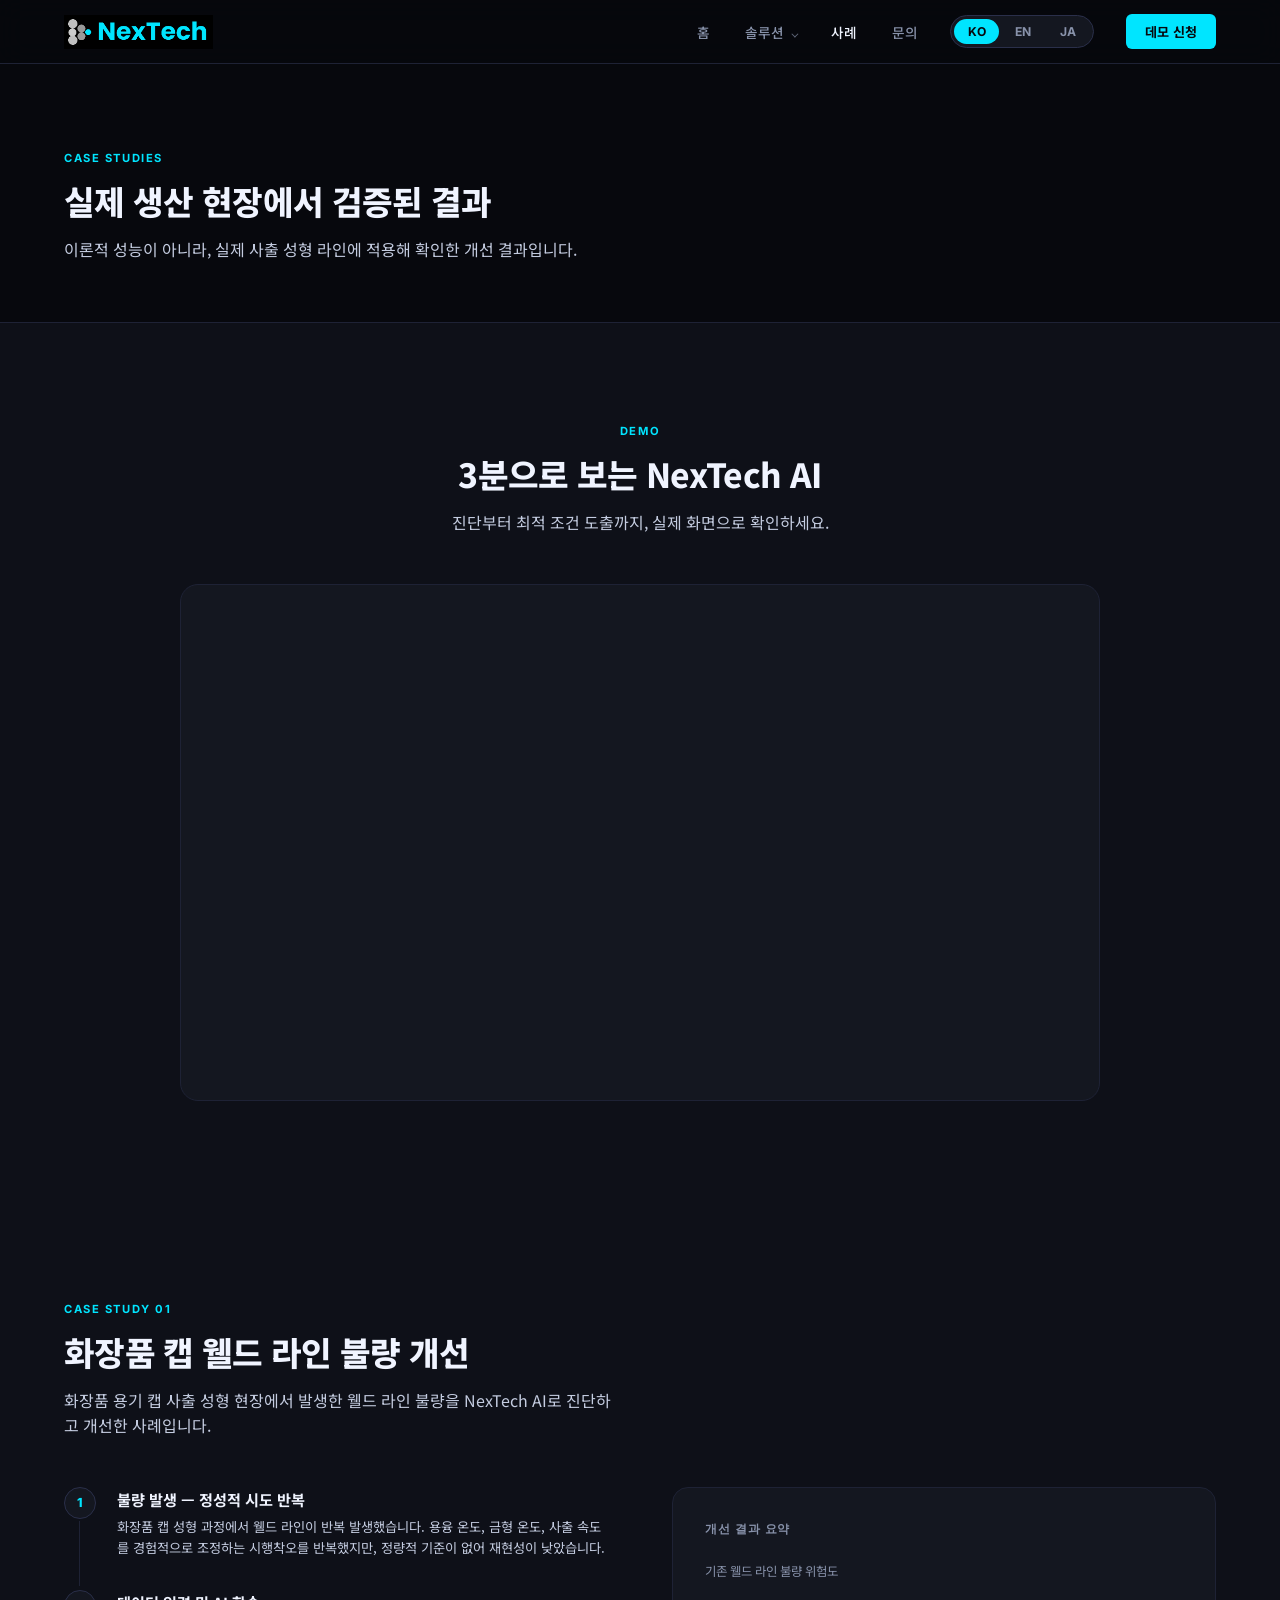
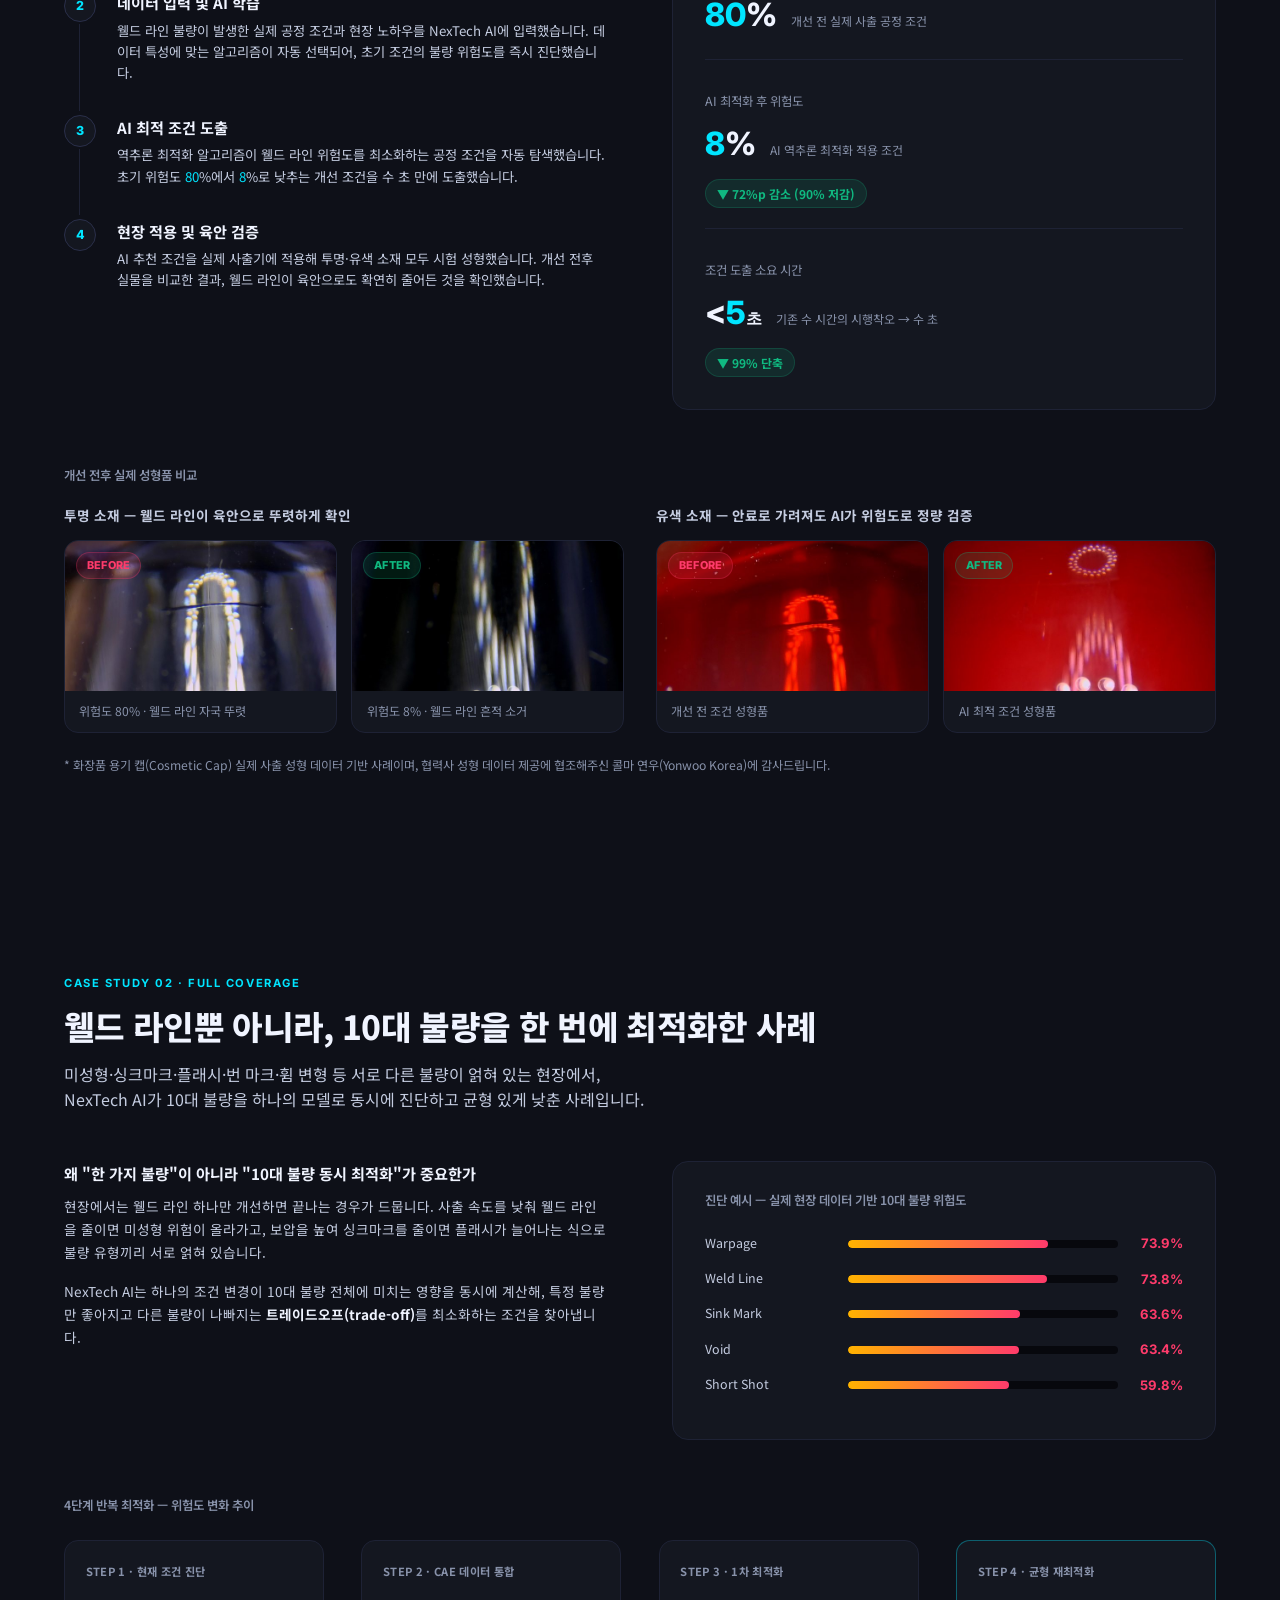
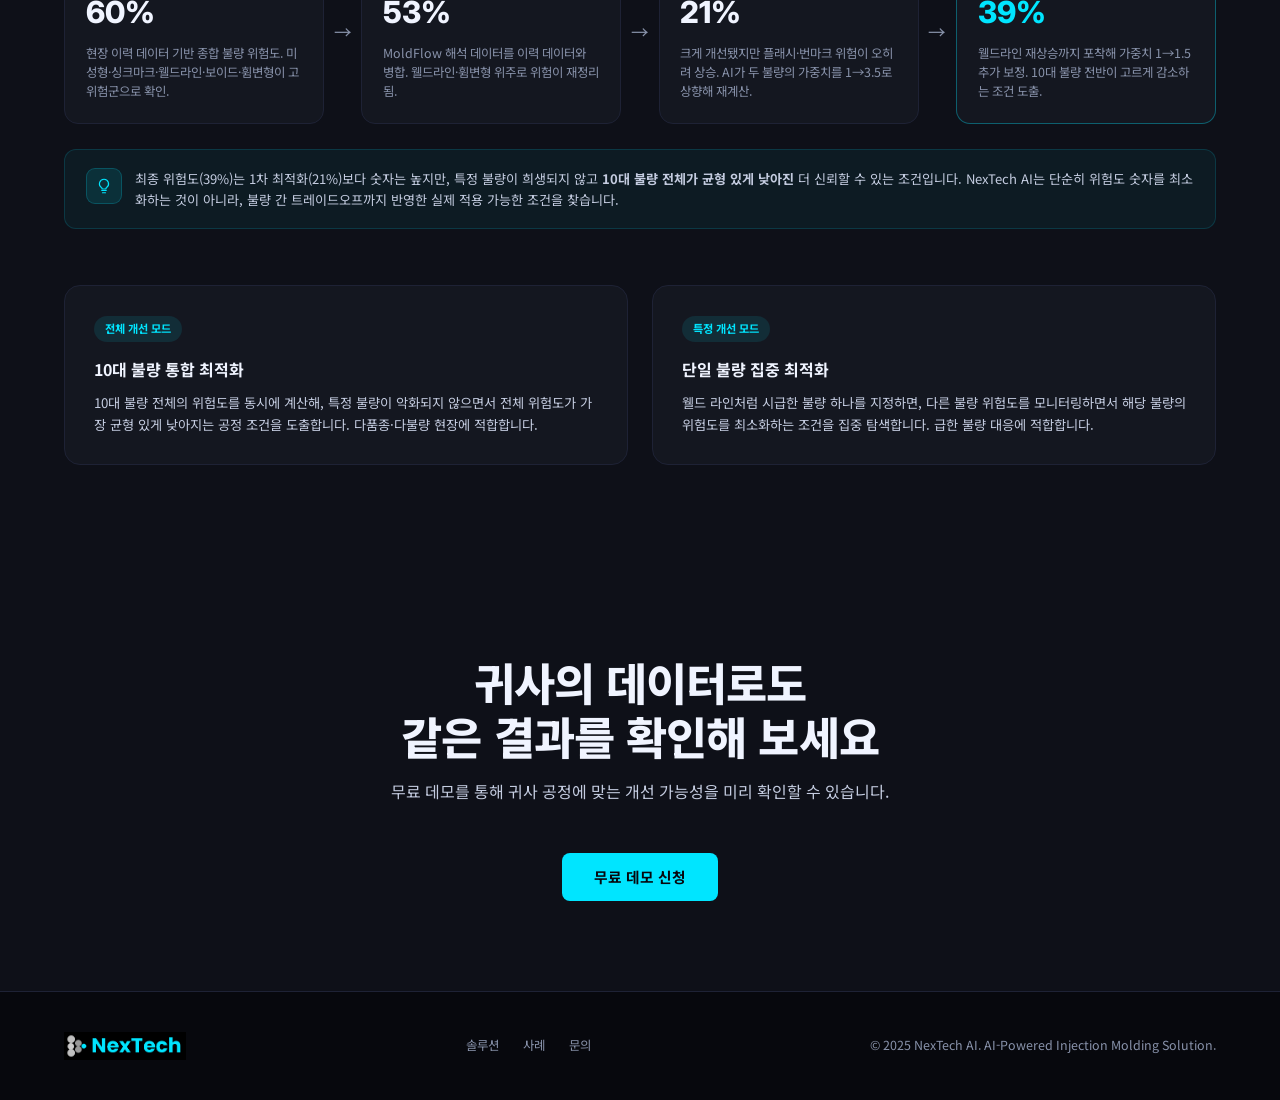
==== commit 741e6d64: "Add Japanese (JA) language to homepage - KO/EN/JA pill toggle on all 4 pages (desktop and mobile men" ====
--- a/case.html
+++ b/case.html
@@ -7,9 +7,9 @@
 <meta name="description" content="화장품 캡 웰드 라인 불량 90% 개선, 10대 불량 동시 최적화 등 NexTech AI를 실제 생산 현장에 적용해 검증한 사례를 소개합니다.">
 <link rel="canonical" href="https://nextech315.github.io/Injection-Molding-Solution/case.html">
 <link rel="preconnect" href="https://fonts.googleapis.com">
-<link href="https://fonts.googleapis.com/css2?family=Inter:wght@300;400;500;600;700;800;900&family=Noto+Sans+KR:wght@300;400;500;700;900&display=swap" rel="stylesheet">
-<link rel="stylesheet" href="css/style.css?v=3">
-<link rel="stylesheet" href="css/nav-extra.css?v=1">
+<link href="https://fonts.googleapis.com/css2?family=Inter:wght@300;400;500;600;700;800;900&family=Noto+Sans+KR:wght@300;400;500;700;900&family=Noto+Sans+JP:wght@300;400;500;700;900&display=swap" rel="stylesheet">
+<link rel="stylesheet" href="css/style.css?v=4">
+<link rel="stylesheet" href="css/nav-extra.css?v=2">
 </head>
 <body>
 
@@ -26,6 +26,7 @@
     <div class="lang-toggle" role="group" aria-label="Language switch">
       <button type="button" class="lang-btn active" data-lang-btn="ko">KO</button>
       <button type="button" class="lang-btn" data-lang-btn="en">EN</button>
+      <button type="button" class="lang-btn" data-lang-btn="ja">JA</button>
     </div>
     <a href="contact.html" class="nav-cta" data-i18n="nav-cta">데모 신청</a>
   </div>
@@ -41,6 +42,7 @@
   <div class="lang-toggle" role="group" aria-label="Language switch">
     <button type="button" class="lang-btn active" data-lang-btn="ko">KO</button>
     <button type="button" class="lang-btn" data-lang-btn="en">EN</button>
+    <button type="button" class="lang-btn" data-lang-btn="ja">JA</button>
   </div>
   <a href="contact.html" class="nav-cta" data-i18n="nav-cta">데모 신청</a>
 </div>
@@ -124,7 +126,7 @@
           <div class="case-metric">
             <div class="case-metric-label" data-i18n="case-m3-label">조건 도출 소요 시간</div>
             <div class="case-metric-row">
-              <div class="case-metric-val">&lt;<span class="accent">5</span><span style="font-size:1rem">초</span></div>
+              <div class="case-metric-val">&lt;<span class="accent">5</span><span data-i18n="case-m3-unit" style="font-size:1rem">초</span></div>
               <div class="case-metric-sub" data-i18n="case-m3-sub">기존 수 시간의 시행착오 → 수 초</div>
             </div>
             <span class="case-badge badge-green" data-i18n="case-m3-badge">▼ 99% 단축</span>
@@ -331,8 +333,73 @@
   "cta3-sub": "A free demo lets you preview the improvement potential for your own process.",
   "cta3-btn": "Request Free Demo"
 };
+const PAGE_JA = {
+  "page-title": "導入事例 | NexTech AI 射出成形不良ソリューション",
+  "nav-home": "ホーム", "nav-solution": "ソリューション", "nav-case": "導入事例", "nav-contact": "お問い合わせ", "nav-cta": "デモ申込",
+  "ph-h1": "生産現場で証明された成果",
+  "ph-p": "理論上の性能ではなく、実際の射出成形ラインで検証した改善結果です。",
+  "demo-title": "3分でわかるNexTech AI",
+  "demo-sub": "診断から最適条件の導出までの流れを、実際の画面でご覧ください。",
+  "case-title": "化粧品キャップのウェルドライン不良改善",
+  "case-sub": "化粧品キャップの射出成形ラインで発生したウェルドライン不良を、NexTech AIが診断して改善した実例です。",
+  "case1-h4": "不良発生 &mdash; 試行錯誤の繰り返し",
+  "case1-p": "化粧品キャップの成形中にウェルドラインが繰り返し発生しました。樹脂温度、金型温度、射出速度を経験で調整しましたが、定量的な基準がないため結果を再現できませんでした。",
+  "case2-h4": "データ入力 &amp; AI学習",
+  "case2-p": "ウェルドラインが発生した実際の成形条件と現場のノウハウをNexTech AIに入力しました。最適なアルゴリズムが自動で選ばれ、初期の不良リスクを即座に診断しました。",
+  "case3-h4": "AIが最適条件を導出",
+  "case3-p": "逆最適化アルゴリズムがウェルドラインのリスクを最小にする条件を自動で探索し、リスクを<span class=\"accent\">80</span>%から<span class=\"accent\">8</span>%まで下げる改善条件を数秒で導き出しました。",
+  "case4-h4": "現場適用 &amp; 目視検証",
+  "case4-p": "AIが推奨した条件を実際の成形機に適用し、透明材と着色材の両方で試し打ちを行いました。改善前後の比較で、ウェルドラインが目に見えて減ったことを確認しました。",
+  "case-result-title": "成果のまとめ",
+  "case-m1-label": "初期のウェルドライン不良リスク",
+  "case-m1-sub": "改善前の実際の成形条件",
+  "case-m2-label": "AI最適化後のリスク",
+  "case-m2-sub": "AI逆最適化を適用した条件",
+  "case-m2-badge": "&#9660; 72ポイント減少(90%低減)",
+  "case-m3-label": "条件導出にかかる時間",
+  "case-m3-unit": "秒",
+  "case-m3-sub": "これまで数時間の試行錯誤 &rarr; 数秒",
+  "case-m3-badge": "&#9660; 99%短縮",
+  "case-photos-label": "改善前後：実際の成形品",
+  "case-group1-title": "透明材 &mdash; ウェルドラインがはっきり見える",
+  "case-img1-alt": "改善前：ウェルドライン不良が発生した透明の化粧品キャップ",
+  "case-cap1": "リスク80% &middot; ウェルドラインの跡がはっきり見える",
+  "case-img2-alt": "改善後：ウェルドラインが改善された透明の化粧品キャップ",
+  "case-cap2": "リスク8% &middot; ウェルドラインの跡が消えた",
+  "case-group2-title": "着色材 &mdash; 顔料で見えにくくてもAIがリスクを定量化",
+  "case-img3-alt": "改善前：着色した化粧品キャップ",
+  "case-cap3": "改善前の条件で成形した製品",
+  "case-img4-alt": "改善後：着色した化粧品キャップ",
+  "case-cap4": "AI最適化条件で成形した製品",
+  "case-note": "* 本事例は化粧品容器キャップの実際の射出成形データに基づいています。パートナーの成形データをご提供いただいたYonwoo Koreaに感謝いたします。",
+  "multi-title": "ウェルドラインだけではない &mdash; 10大不良を一度に最適化",
+  "multi-sub": "ショートショット、ヒケ、バリ、ヤケ、反りが複雑に絡み合うラインで、<br>NexTech AIが一つのモデルで10種類の不良すべてを診断し、バランスを取った方法をご紹介します。",
+  "multi-h4": "一つの不良だけを直すより「10大不良を同時に」が優れている理由",
+  "multi-p1": "現場では、一つの不良を直して終わりということはほとんどありません。ウェルドラインを減らそうと射出速度を下げればショートショットのリスクが上がり、ヒケを減らそうと保圧を上げればバリが増えます。不良の種類は本来、互いに絡み合っています。",
+  "multi-p2": "NexTech AIは、一つの条件変更が10種類の不良すべてにどう影響するかを同時に計算し、ある不良が改善すると別の不良が悪化する<strong style=\"color:var(--white)\">トレードオフ</strong>を最小にする条件を見つけます。",
+  "riskbars-title": "診断例 &mdash; 実際の現場データによる10大不良のリスク",
+  "multi-flow-label": "4段階の反復最適化 &mdash; リスクの推移",
+  "flow1-tag": "Step 1 &middot; 現在条件の診断",
+  "flow1-desc": "現場の履歴データによる総合不良リスク。ショートショット、ヒケ、ウェルドライン、ボイド、反りを高リスクとして特定。",
+  "flow2-tag": "Step 2 &middot; CAEデータの統合",
+  "flow2-desc": "MoldFlowシミュレーションデータを履歴データと統合。リスクがウェルドラインと反りを中心に再編される。",
+  "flow3-tag": "Step 3 &middot; 1次最適化",
+  "flow3-desc": "大きく改善したが、バリとヤケのリスクはむしろ上昇。AIがそれらの重みを1&rarr;3.5に上げて再計算。",
+  "flow4-tag": "Step 4 &middot; バランス再最適化",
+  "flow4-desc": "ウェルドラインのリスクが再び上がったことも捉えて1&rarr;1.5の補正を追加し、10種類の不良すべてが均等に下がる条件に到達。",
+  "multi-note": "最終リスク(39%)は数値上は1次結果(21%)より高いものの、より信頼できる結果です &mdash; どの不良も犠牲にせず<strong>10種類の不良すべてがバランスよく下がる</strong>からです。NexTech AIはリスクの数値を最小にするだけでなく、トレードオフを考慮した、現場で実際に使える条件を見つけます。",
+  "mode1-tag": "全体最適化モード",
+  "mode1-h4": "10大不良の統合最適化",
+  "mode1-p": "10種類の不良のリスクを同時に計算し、どの不良も悪化させずに全体のリスクが最もバランスよく下がる条件を導き出します。製品や不良の種類が多いラインに最適です。",
+  "mode2-tag": "ターゲット最適化モード",
+  "mode2-h4": "一つの不良に集中した最適化",
+  "mode2-p": "ウェルドラインなど急を要する不良を一つ指定すると、ほかの不良を監視しながらそのリスクの最小化に集中します。緊急の問題への対応に最適です。",
+  "cta3-title": "同じ成果を<br>お客様のデータで確かめてください",
+  "cta3-sub": "無料デモで、お客様の工程の改善可能性を事前に確認できます。",
+  "cta3-btn": "無料デモを申し込む"
+};
 </script>
-<script src="js/main.js"></script>
-<script src="js/nav-extra.js?v=1"></script>
+<script src="js/main.js?v=2"></script>
+<script src="js/nav-extra.js?v=2"></script>
 </body>
 </html>
--- a/css/style.css
+++ b/css/style.css
@@ -19,6 +19,7 @@
   --font-ko:  'Noto Sans KR', sans-serif;
   --font-en:  'Inter', sans-serif;
 }
+html[lang="ja"] { --font-ko: 'Noto Sans JP', 'Noto Sans KR', sans-serif; }   /* 일본어 화면은 일본어 글꼴 */
 
 html { scroll-behavior: smooth; }
 
@@ -613,6 +614,10 @@
 .reveal.visible { opacity: 1; transform: translateY(0); }
 
 /* ── RESPONSIVE ── */
+@media (min-width: 901px) and (max-width: 1100px) {   /* KO/EN/JA 3개 버튼이 들어가도록 좁은 화면에서 메뉴 간격만 조금 줄임 */
+  .nav-right { gap: 1.3rem; }
+  .nav-links { gap: 1.5rem; }
+}
 @media (max-width: 900px) {
   .nav-links { display: none; }
   .nav-right .lang-toggle, .nav-right .nav-cta { display: none; }
--- a/css/nav-extra.css
+++ b/css/nav-extra.css
@@ -79,7 +79,7 @@
   backdrop-filter: blur(8px);
   transition: transform 0.18s ease, background 0.18s, color 0.18s, border-color 0.18s;
 }
-html[lang="ko"] .side-tab { text-orientation: upright; }   /* 한글 라벨은 글자를 모두 똑바로 세움 */
+html[lang="ko"] .side-tab, html[lang="ja"] .side-tab { text-orientation: upright; }   /* 한글·일본어 라벨은 글자를 모두 똑바로 세움 */
 .side-tab:hover { color: var(--white); transform: translateX(4px); }
 .side-tab.active { color: var(--bg); background: var(--cyan); border-color: var(--cyan); transform: translateX(6px); }
 
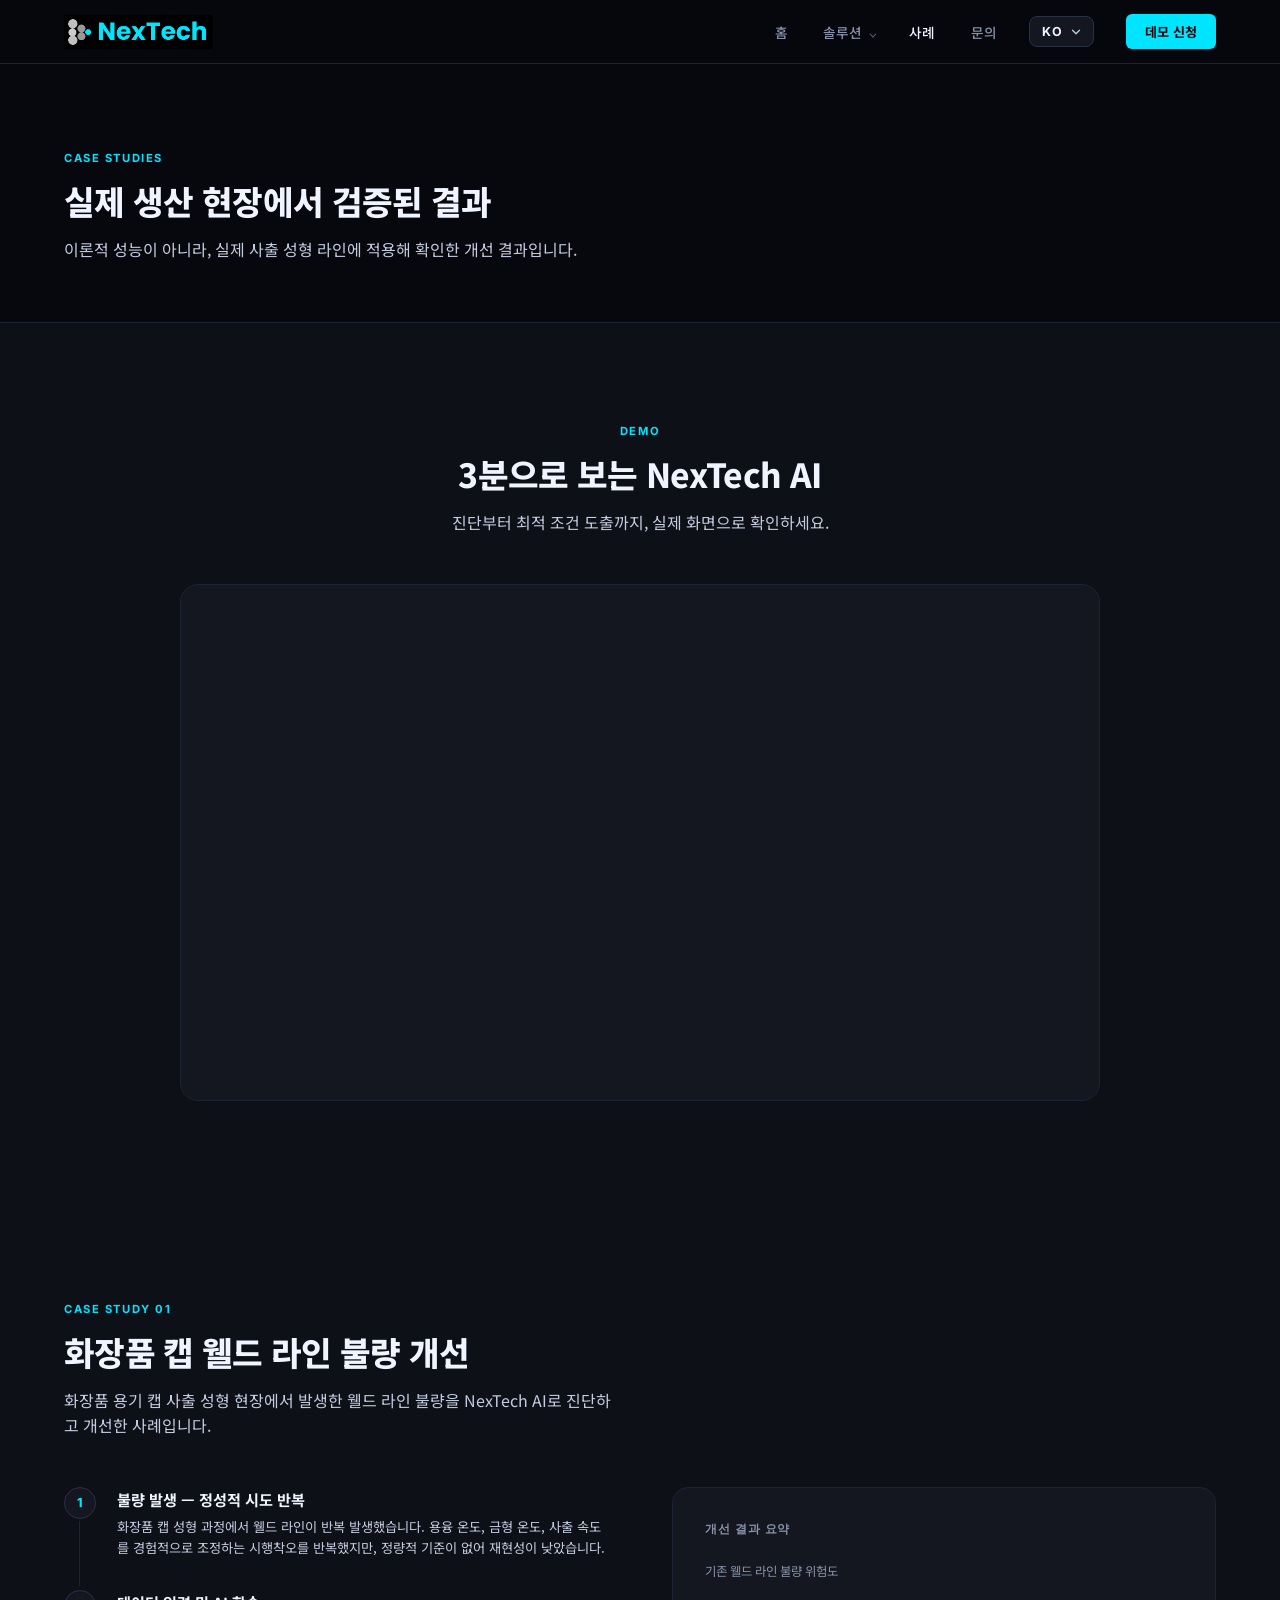
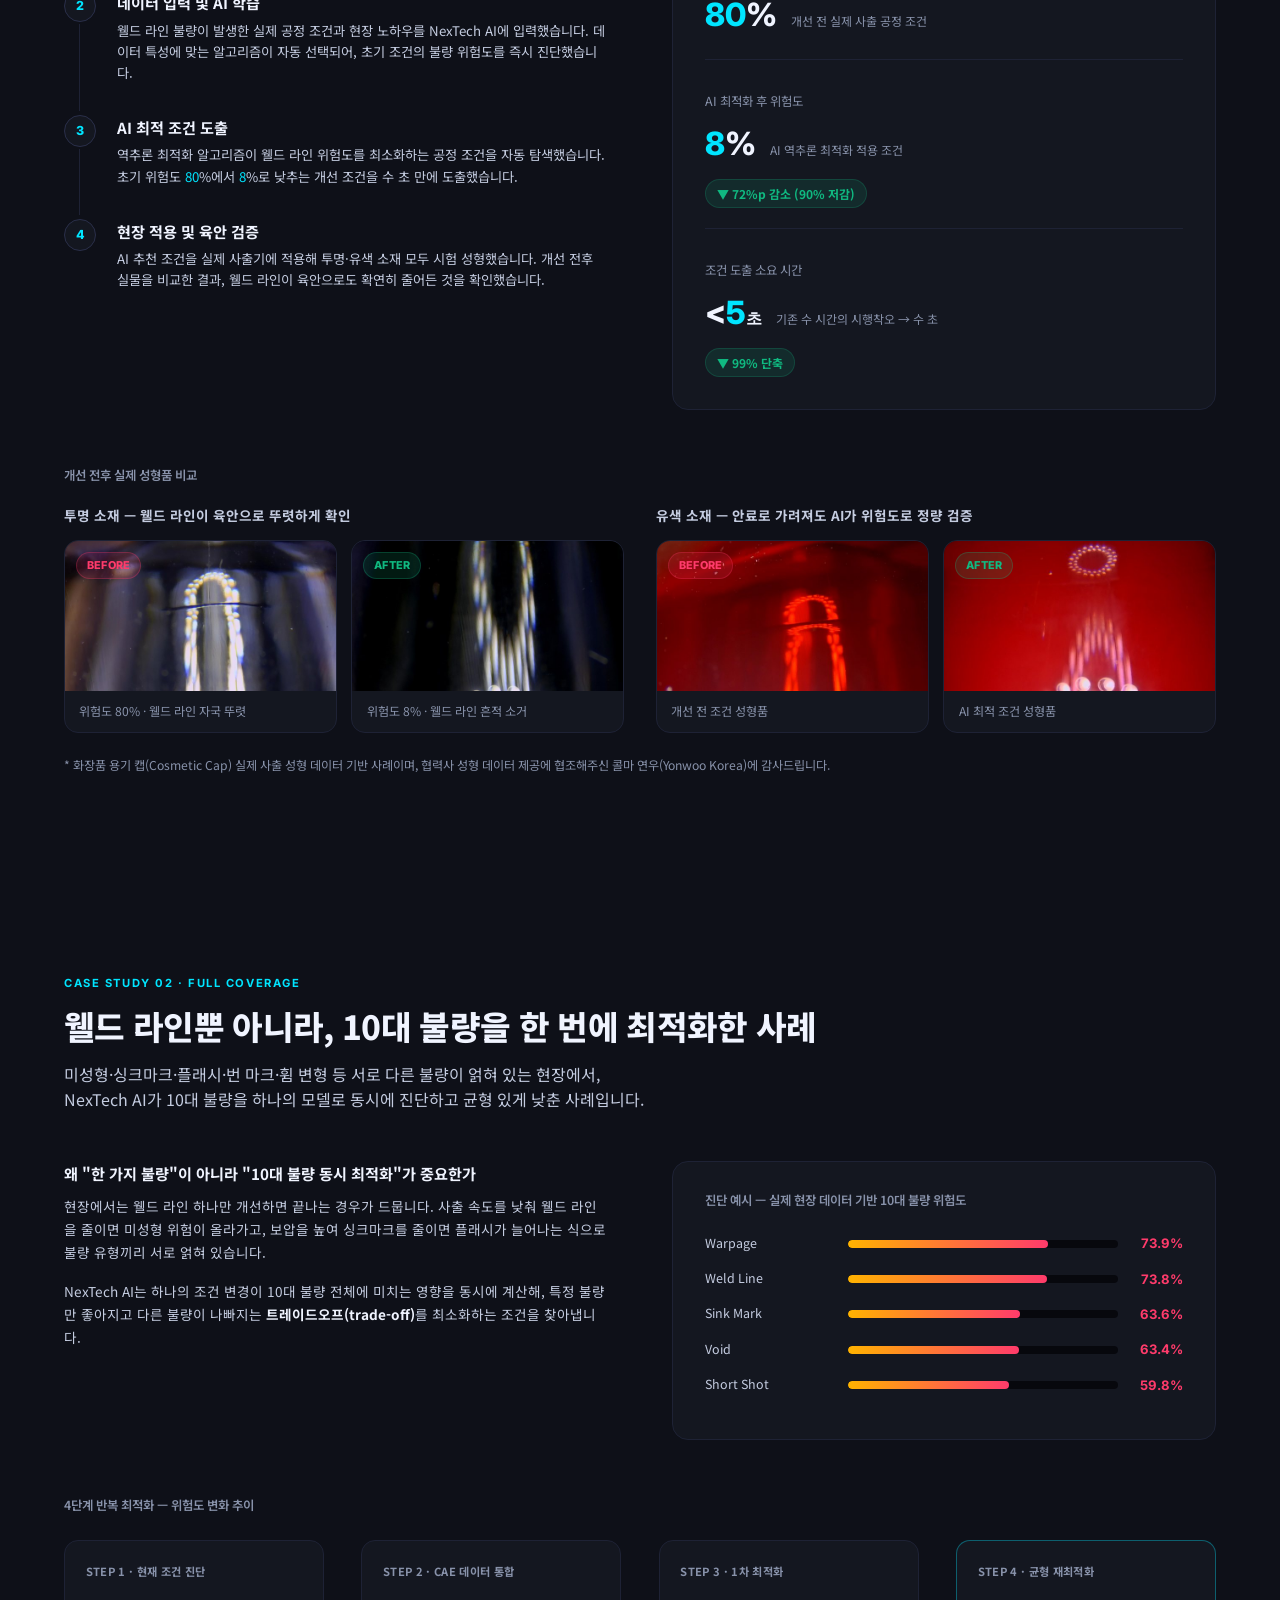
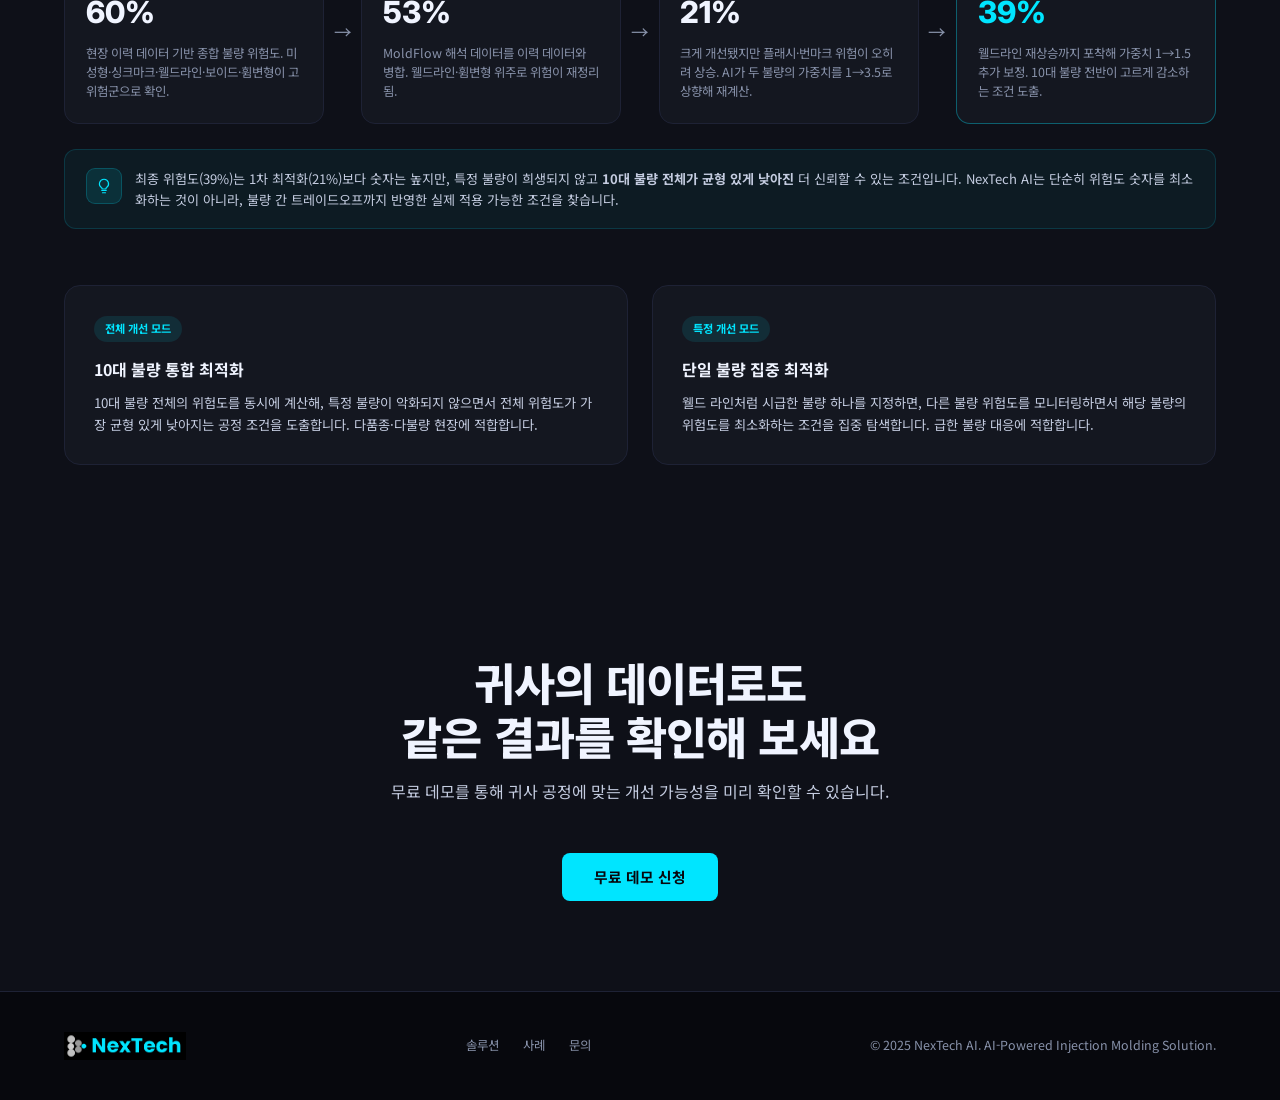
==== commit 940623d3: "Language switch: KO/EN/JA dropdown instead of pill toggle Co-Authored-By: Claude Opus 5.5 <noreply@a" ====
--- a/case.html
+++ b/case.html
@@ -8,7 +8,7 @@
 <link rel="canonical" href="https://nextech315.github.io/Injection-Molding-Solution/case.html">
 <link rel="preconnect" href="https://fonts.googleapis.com">
 <link href="https://fonts.googleapis.com/css2?family=Inter:wght@300;400;500;600;700;800;900&family=Noto+Sans+KR:wght@300;400;500;700;900&family=Noto+Sans+JP:wght@300;400;500;700;900&display=swap" rel="stylesheet">
-<link rel="stylesheet" href="css/style.css?v=4">
+<link rel="stylesheet" href="css/style.css?v=5">
 <link rel="stylesheet" href="css/nav-extra.css?v=2">
 </head>
 <body>
@@ -23,10 +23,13 @@
       <li><a href="case.html" data-i18n="nav-case">사례</a></li>
       <li><a href="contact.html" data-i18n="nav-contact">문의</a></li>
     </ul>
-    <div class="lang-toggle" role="group" aria-label="Language switch">
-      <button type="button" class="lang-btn active" data-lang-btn="ko">KO</button>
-      <button type="button" class="lang-btn" data-lang-btn="en">EN</button>
-      <button type="button" class="lang-btn" data-lang-btn="ja">JA</button>
+    <div class="lang-select">
+      <button type="button" class="lang-current" aria-haspopup="listbox" aria-expanded="false" aria-label="Language"><span class="lang-current-code">KO</span><svg class="lang-chev" viewBox="0 0 24 24" aria-hidden="true"><path d="M6 9l6 6 6-6"/></svg></button>
+      <div class="lang-menu" role="listbox" aria-label="Language">
+        <button type="button" class="lang-btn active" data-lang-btn="ko" role="option">KO</button>
+        <button type="button" class="lang-btn" data-lang-btn="en" role="option">EN</button>
+        <button type="button" class="lang-btn" data-lang-btn="ja" role="option">JA</button>
+      </div>
     </div>
     <a href="contact.html" class="nav-cta" data-i18n="nav-cta">데모 신청</a>
   </div>
@@ -39,10 +42,13 @@
   <a href="solution.html" data-i18n="nav-solution">솔루션</a>
   <a href="case.html" data-i18n="nav-case">사례</a>
   <a href="contact.html" data-i18n="nav-contact">문의</a>
-  <div class="lang-toggle" role="group" aria-label="Language switch">
-    <button type="button" class="lang-btn active" data-lang-btn="ko">KO</button>
-    <button type="button" class="lang-btn" data-lang-btn="en">EN</button>
-    <button type="button" class="lang-btn" data-lang-btn="ja">JA</button>
+  <div class="lang-select">
+    <button type="button" class="lang-current" aria-haspopup="listbox" aria-expanded="false" aria-label="Language"><span class="lang-current-code">KO</span><svg class="lang-chev" viewBox="0 0 24 24" aria-hidden="true"><path d="M6 9l6 6 6-6"/></svg></button>
+    <div class="lang-menu" role="listbox" aria-label="Language">
+      <button type="button" class="lang-btn active" data-lang-btn="ko" role="option">KO</button>
+      <button type="button" class="lang-btn" data-lang-btn="en" role="option">EN</button>
+      <button type="button" class="lang-btn" data-lang-btn="ja" role="option">JA</button>
+    </div>
   </div>
   <a href="contact.html" class="nav-cta" data-i18n="nav-cta">데모 신청</a>
 </div>
@@ -399,7 +405,7 @@
   "cta3-btn": "無料デモを申し込む"
 };
 </script>
-<script src="js/main.js?v=2"></script>
+<script src="js/main.js?v=3"></script>
 <script src="js/nav-extra.js?v=2"></script>
 </body>
 </html>
--- a/css/style.css
+++ b/css/style.css
@@ -99,19 +99,34 @@
 }
 .nav-cta:hover { opacity: 0.85; }
 
-.lang-toggle {
-  display: flex; align-items: center; gap: 2px;
-  background: var(--panel); border: 1px solid var(--border2);
-  border-radius: 20px; padding: 3px;
-}
+/* 언어 선택 드롭다운 (KO / EN / JA) */
+.lang-select { position: relative; }
+.lang-current {
+  display: flex; align-items: center; gap: 0.45rem;
+  font-family: var(--font-en); font-size: 0.78rem; font-weight: 700; letter-spacing: 0.02em;
+  color: var(--white); background: var(--panel);
+  border: 1px solid var(--border2); border-radius: 8px;
+  padding: 0.42rem 0.6rem 0.42rem 0.8rem; cursor: pointer;
+  transition: border-color 0.2s, background 0.2s;
+}
+.lang-current:hover, .lang-select.open .lang-current { border-color: var(--cyan); }
+.lang-chev { width: 14px; height: 14px; stroke: var(--lgray); stroke-width: 2.2; fill: none; stroke-linecap: round; stroke-linejoin: round; transition: transform 0.2s; }
+.lang-select.open .lang-chev { transform: rotate(180deg); stroke: var(--cyan); }
+.lang-menu {
+  position: absolute; top: calc(100% + 6px); right: 0; z-index: 300;
+  min-width: 100%; display: none; flex-direction: column; gap: 2px;
+  background: var(--panel); border: 1px solid var(--border2); border-radius: 10px;
+  padding: 4px; box-shadow: 0 12px 28px rgba(0,0,0,0.45);
+}
+.lang-select.open .lang-menu { display: flex; }
 .lang-btn {
-  font-family: var(--font-en); font-size: 0.76rem; font-weight: 700;
-  color: var(--gray); background: transparent; border: none;
-  border-radius: 16px; padding: 0.32rem 0.85rem;
-  cursor: pointer; transition: background 0.2s, color 0.2s;
-}
-.lang-btn:hover { color: var(--white); }
-.lang-btn.active { background: var(--cyan); color: var(--bg); }
+  font-family: var(--font-en); font-size: 0.78rem; font-weight: 600; text-align: left;
+  color: var(--lgray); background: transparent; border: none;
+  border-radius: 6px; padding: 0.45rem 0.8rem; cursor: pointer;
+  transition: background 0.15s, color 0.15s;
+}
+.lang-btn:hover { color: var(--white); background: rgba(255,255,255,0.05); }
+.lang-btn.active { color: var(--cyan); background: var(--cyan-dim); }
 
 .nav-toggle {
   display: none;
@@ -140,7 +155,7 @@
   text-decoration: none; padding: 1rem 0;
   border-bottom: 1px solid var(--border);
 }
-.mobile-menu .lang-toggle { margin-top: 1.5rem; align-self: flex-start; }
+.mobile-menu .lang-select { margin-top: 1.5rem; align-self: flex-start; }
 .mobile-menu .nav-cta { margin-top: 1rem; text-align: center; padding: 0.9rem; }
 
 /* ── PAGE HEADER (sub-pages) ── */
@@ -614,13 +629,9 @@
 .reveal.visible { opacity: 1; transform: translateY(0); }
 
 /* ── RESPONSIVE ── */
-@media (min-width: 901px) and (max-width: 1100px) {   /* KO/EN/JA 3개 버튼이 들어가도록 좁은 화면에서 메뉴 간격만 조금 줄임 */
-  .nav-right { gap: 1.3rem; }
-  .nav-links { gap: 1.5rem; }
-}
 @media (max-width: 900px) {
   .nav-links { display: none; }
-  .nav-right .lang-toggle, .nav-right .nav-cta { display: none; }
+  .nav-right .lang-select, .nav-right .nav-cta { display: none; }
   .nav-toggle { display: flex; }
 
   section { padding: 70px 6vw; }
